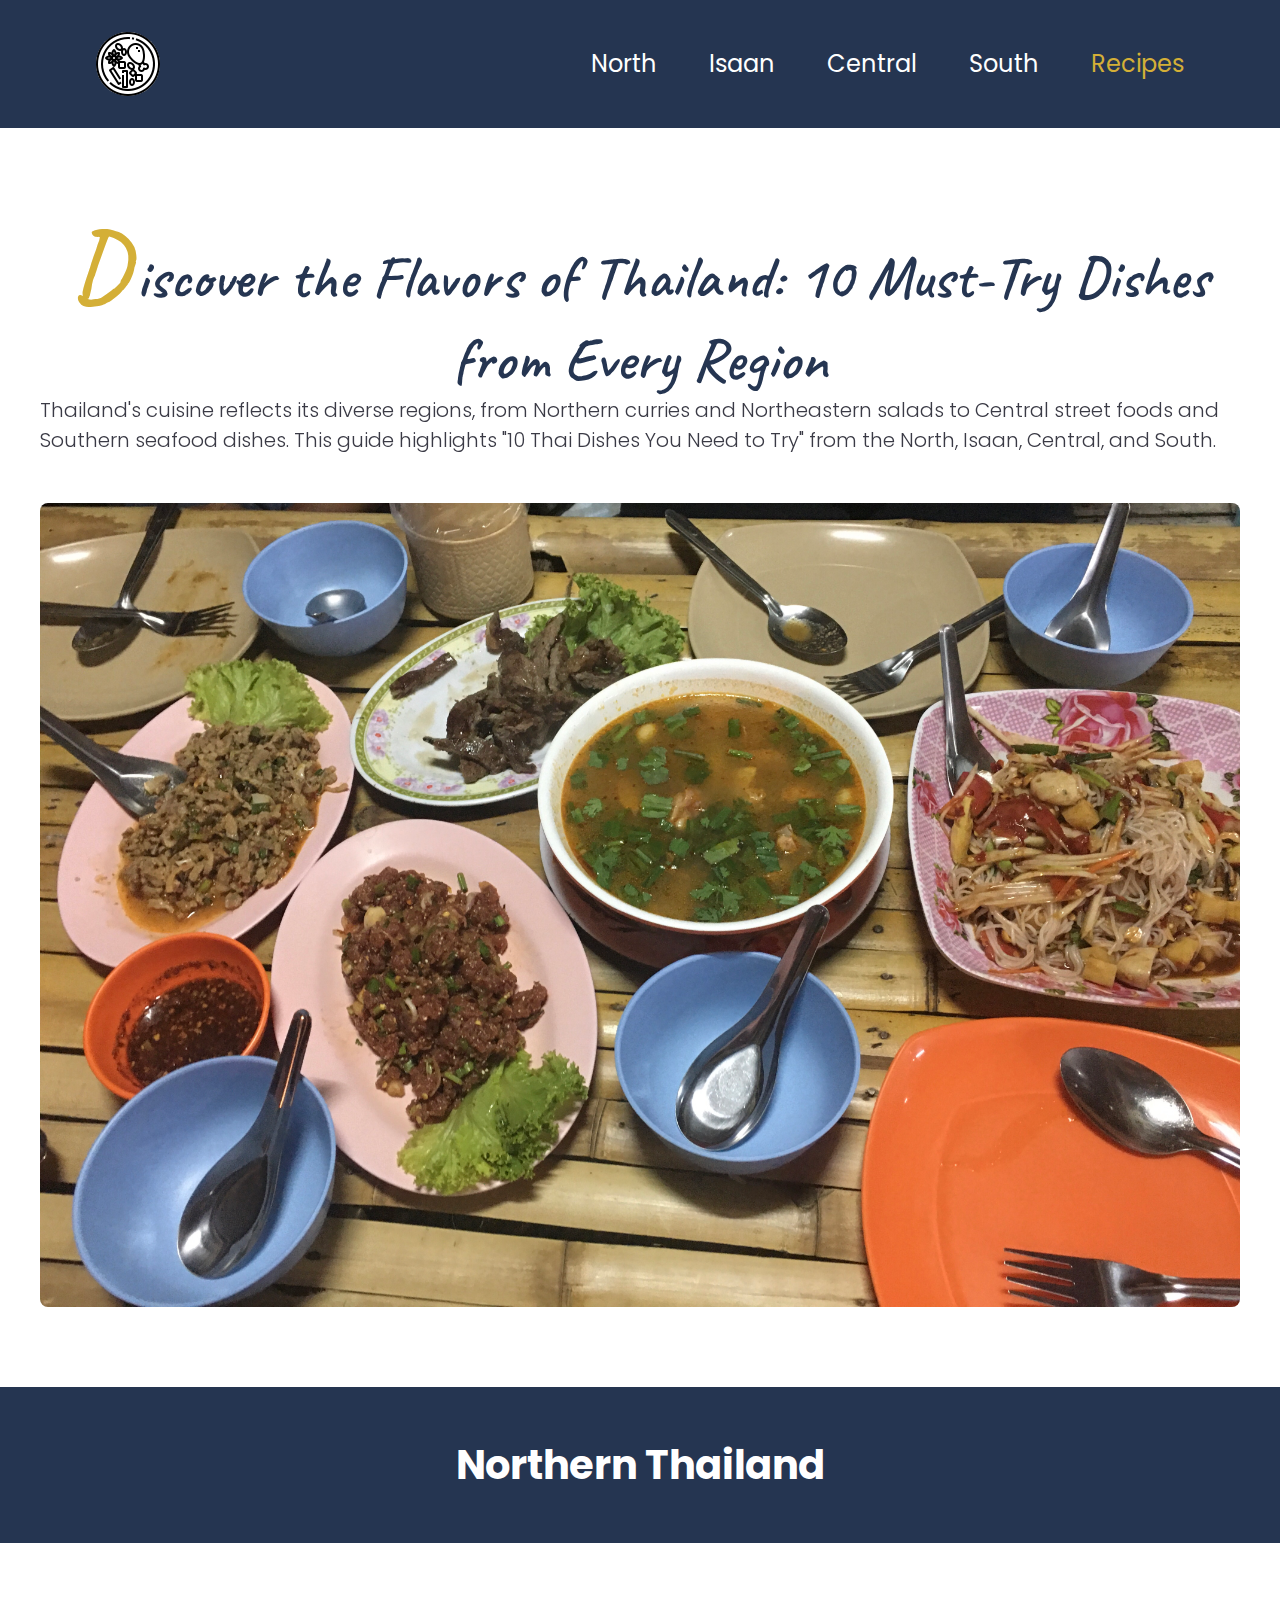
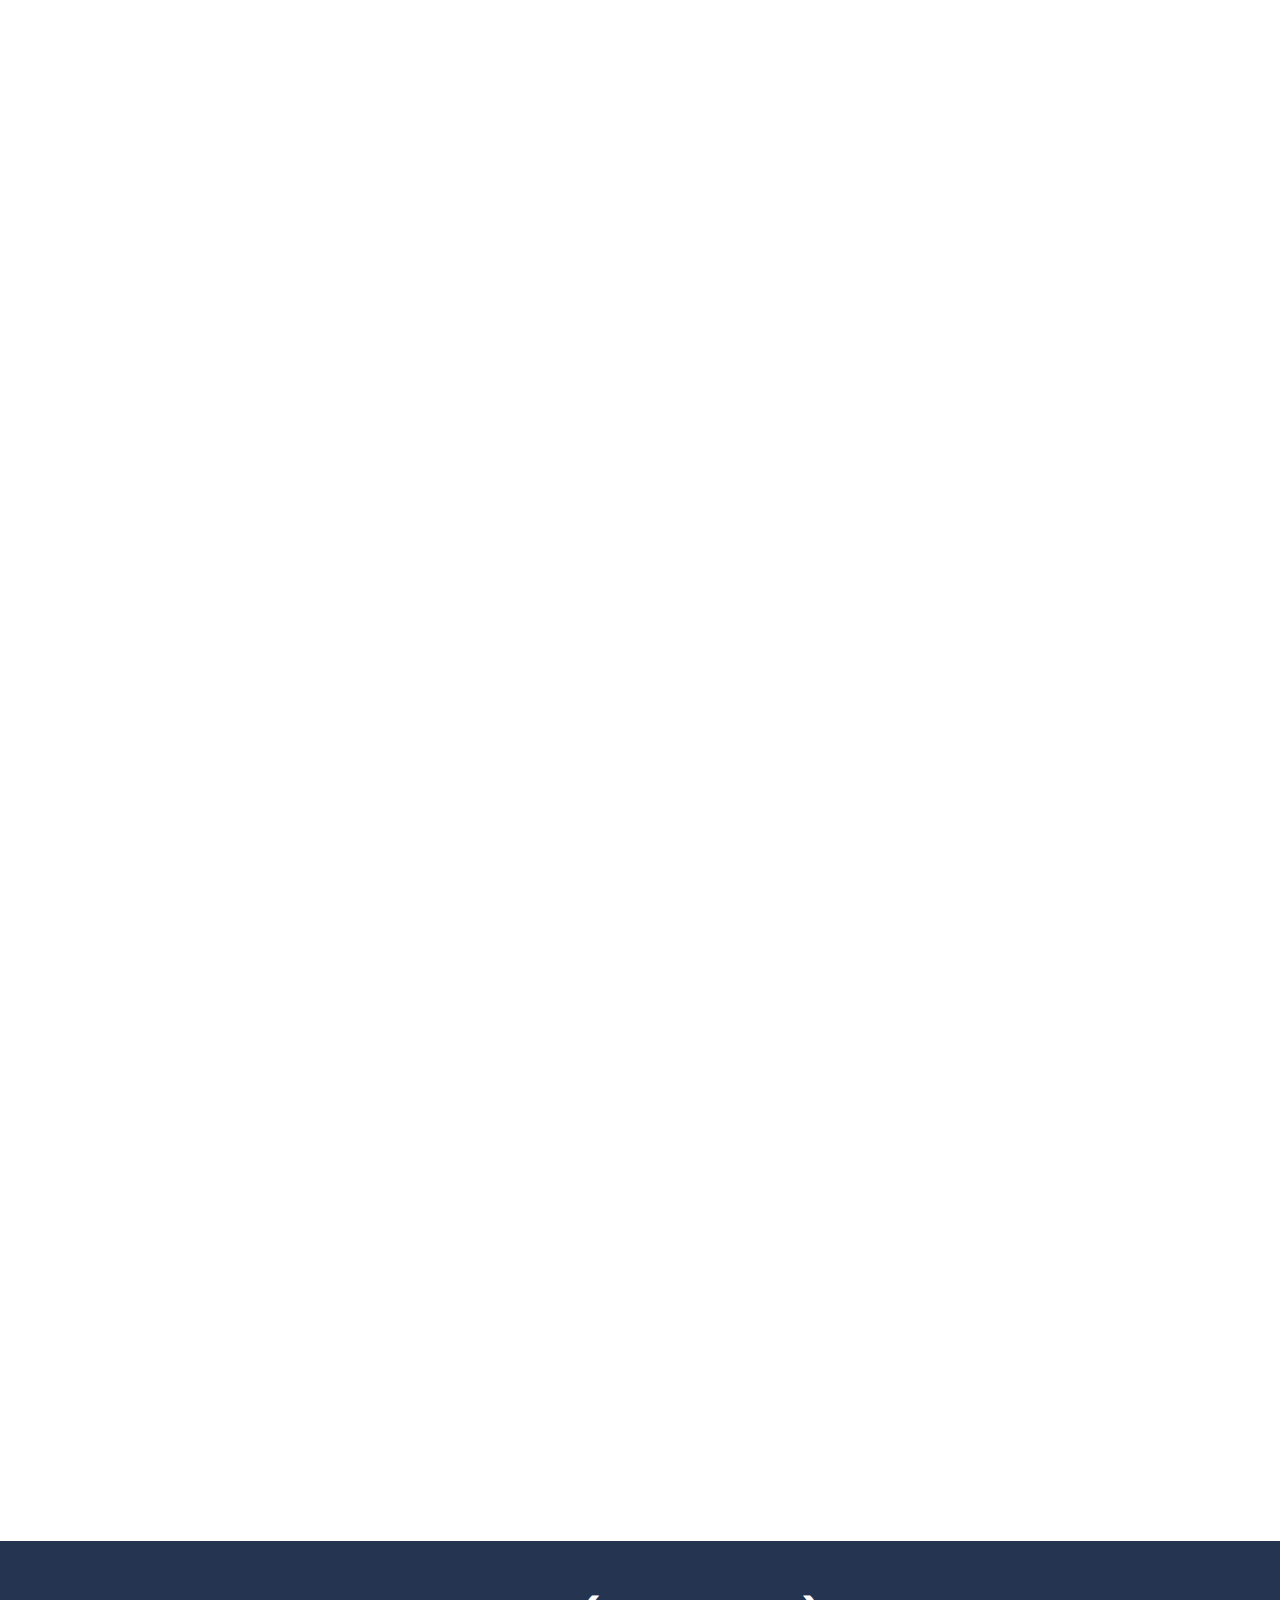
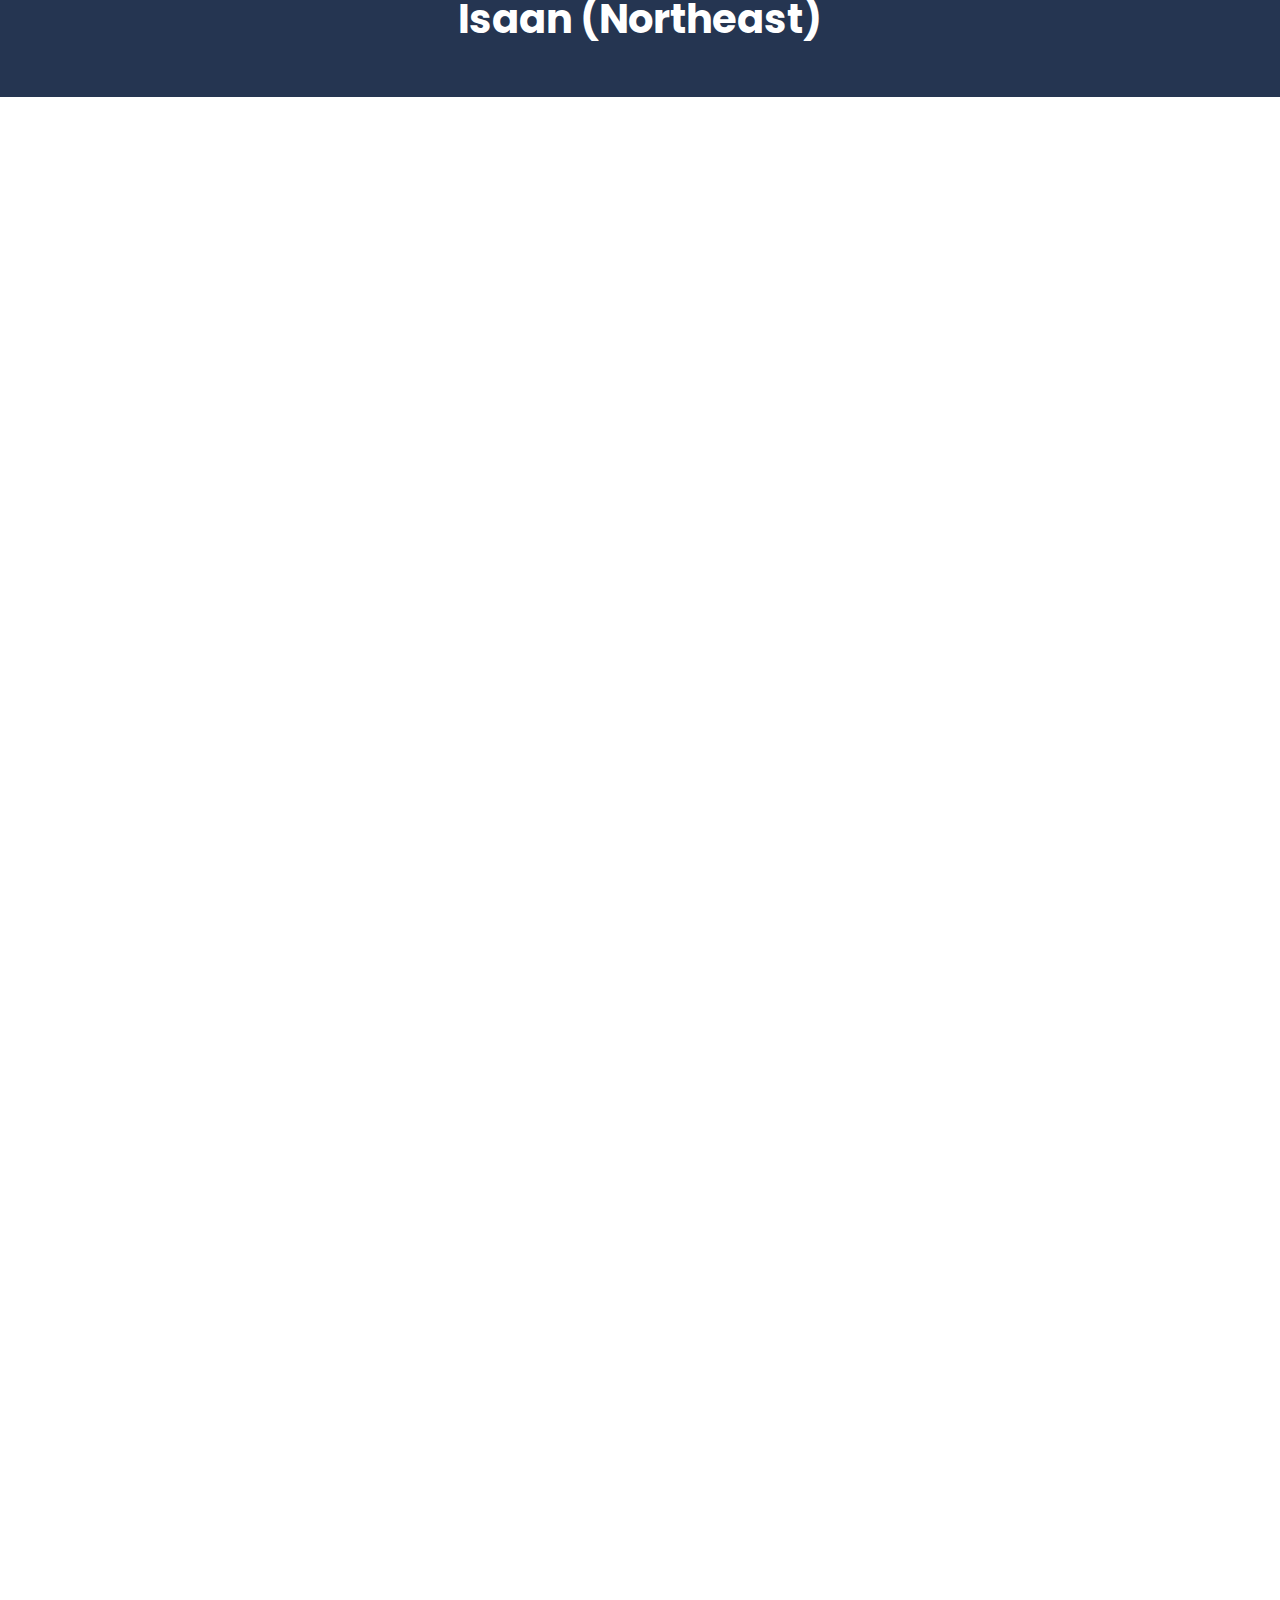
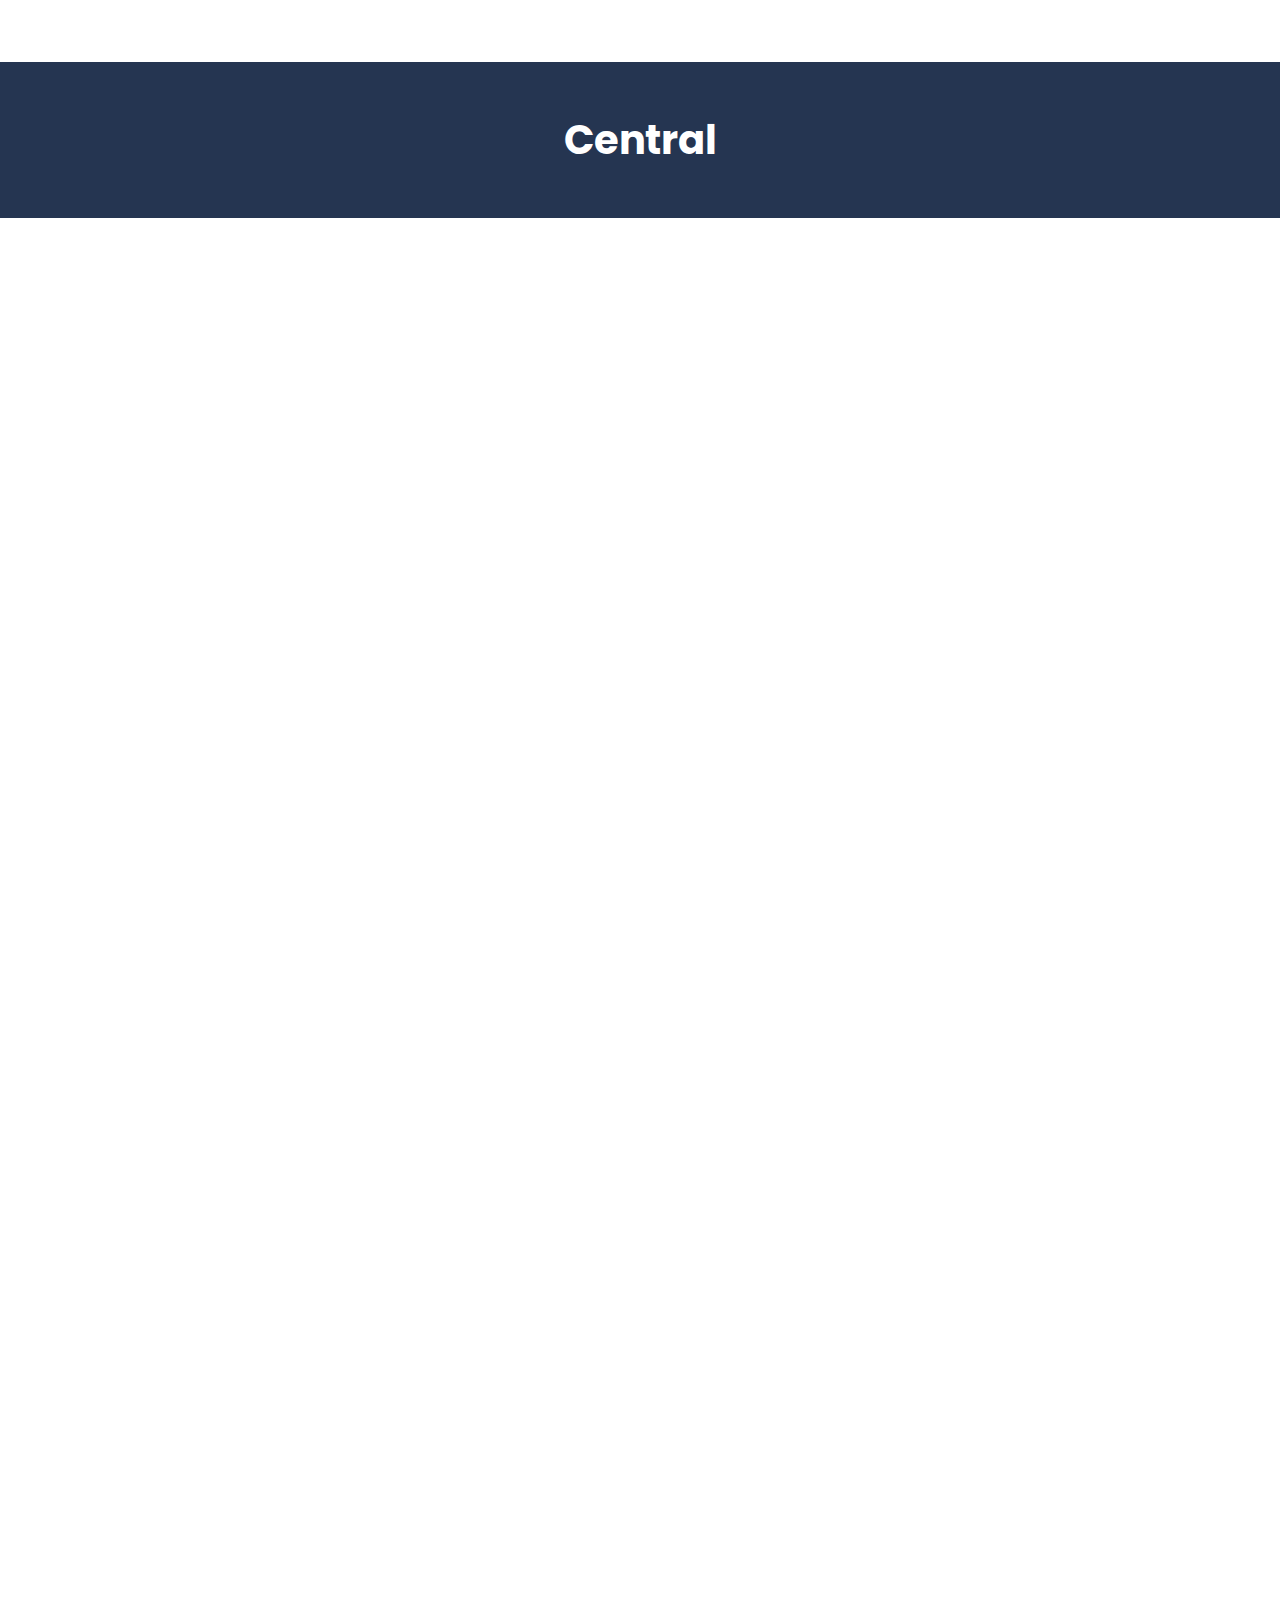
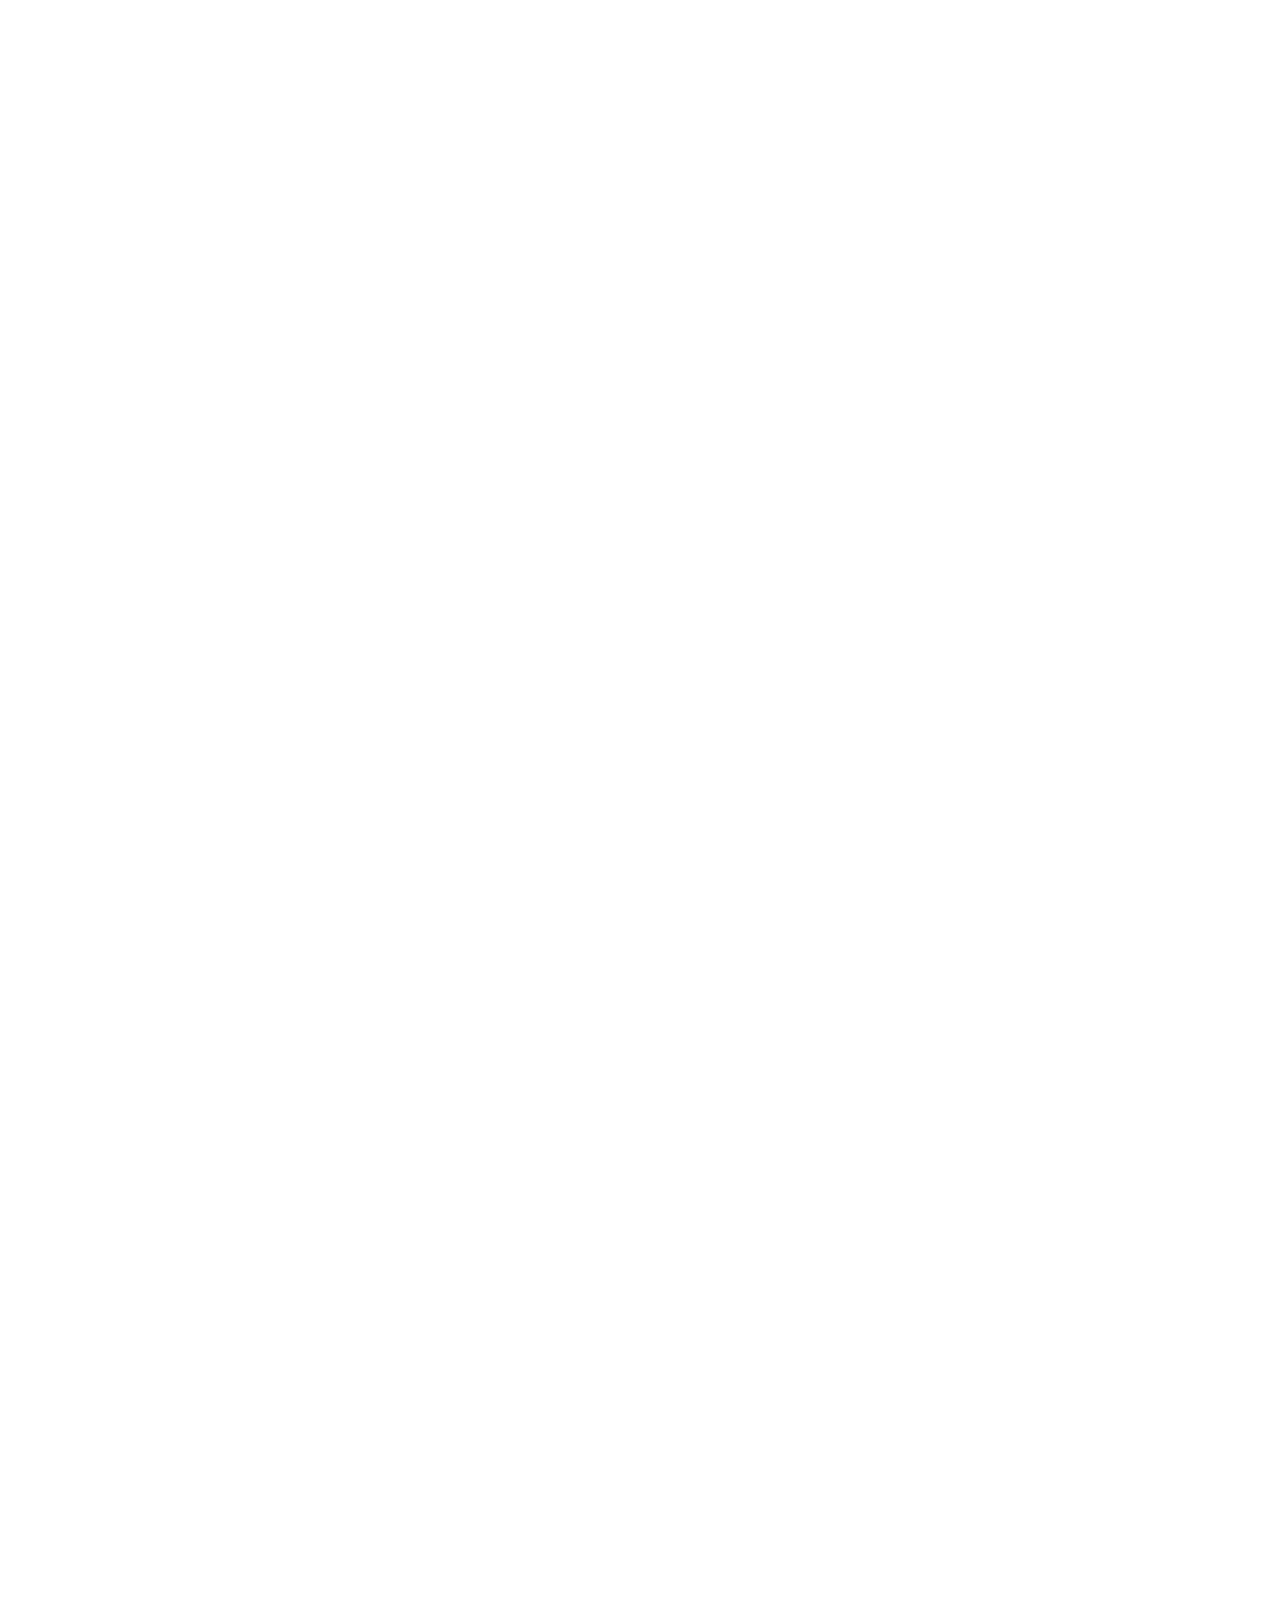
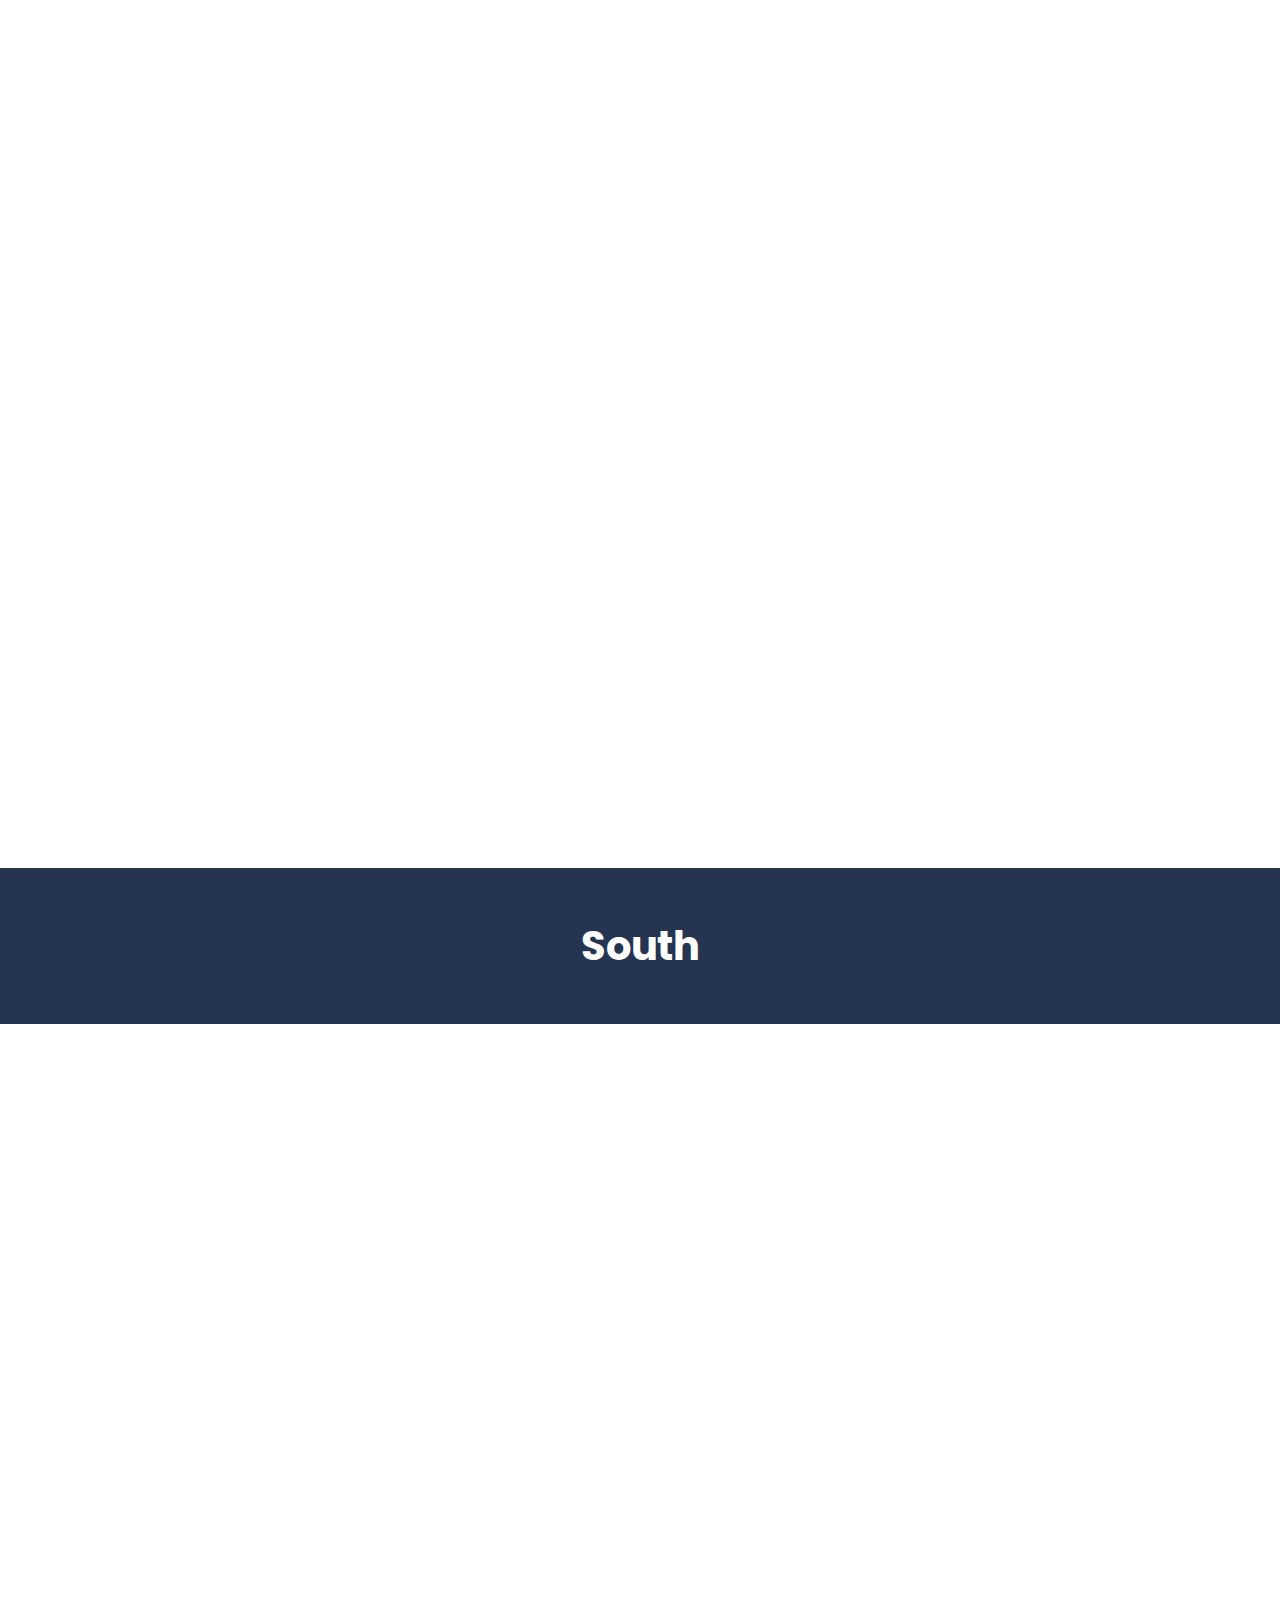
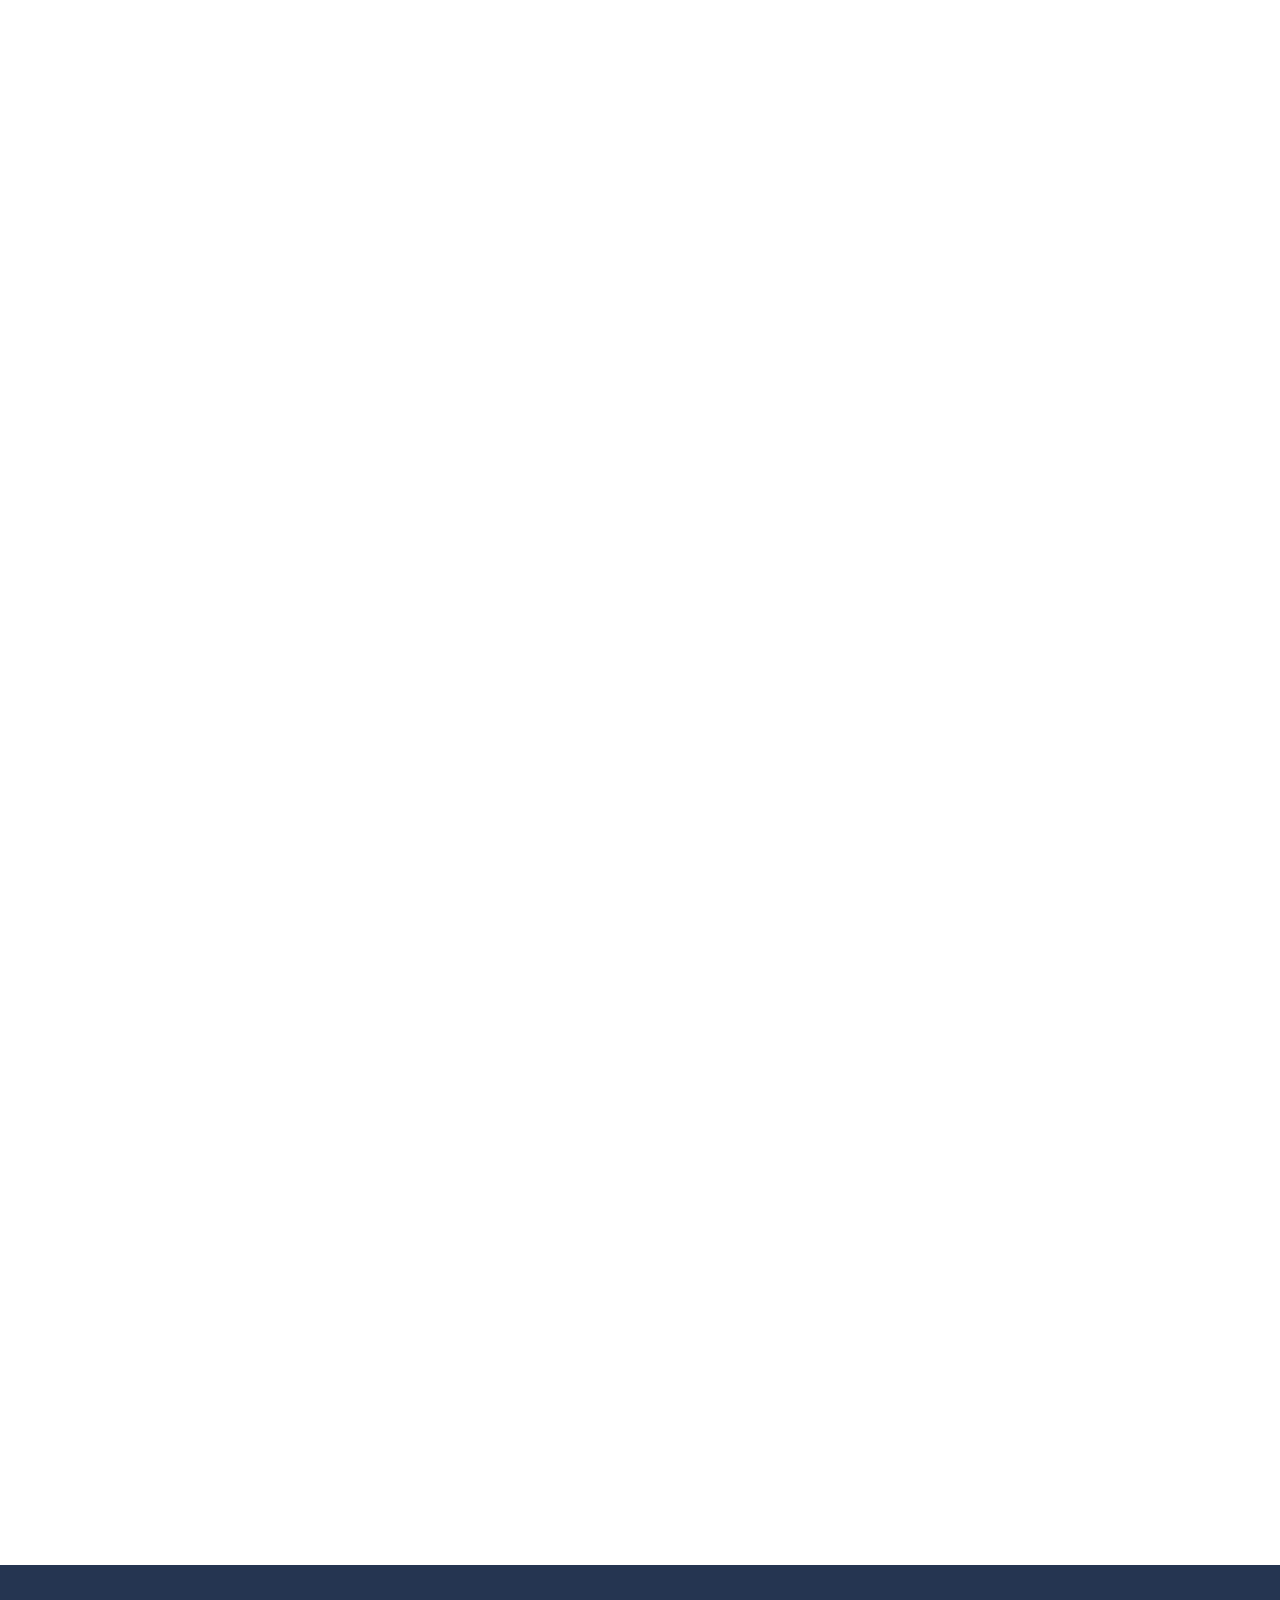
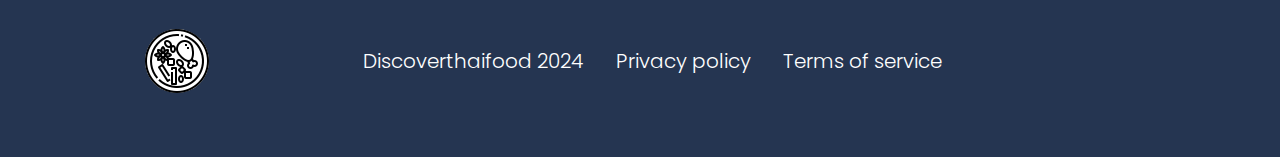
==== index.html @ 1c081bb4 "Add files via upload" ====
<!DOCTYPE html>
<html lang="en">
  <head>
    <meta charset="UTF-8" />
    <meta name="viewport" content="width=device-width, initial-scale=1.0" />

    <link rel="stylesheet" href="style.css" />
    <link rel="preconnect" href="https://fonts.googleapis.com" />
    <link rel="preconnect" href="https://fonts.gstatic.com" crossorigin />
    <link
      href="https://fonts.googleapis.com/css2?family=League+Spartan:wght@100..900&family=Open+Sans:ital,wght@0,300..800;1,300..800&family=Outfit:wght@100..900&family=Poppins:ital,wght@0,100;0,200;0,300;0,400;0,500;0,600;0,700;0,800;0,900;1,100;1,200;1,300;1,400;1,500;1,600;1,700;1,800;1,900&family=Raleway:ital,wght@0,100..900;1,100..900&display=swap"
      rel="stylesheet"
    />
    <link
      rel="stylesheet"
      href="https://cdnjs.cloudflare.com/ajax/libs/font-awesome/6.6.0/css/all.min.css"
      integrity="sha512-Kc323vGBEqzTmouAECnVceyQqyqdsSiqLQISBL29aUW4U/M7pSPA/gEUZQqv1cwx4OnYxTxve5UMg5GT6L4JJg=="
      crossorigin="anonymous"
      referrerpolicy="no-referrer"
    />
    <link rel="preconnect" href="https://fonts.googleapis.com" />
    <link rel="preconnect" href="https://fonts.gstatic.com" crossorigin />
    <link rel="preconnect" href="https://fonts.googleapis.com" />
    <link rel="preconnect" href="https://fonts.gstatic.com" crossorigin />
    <link
      href="https://fonts.googleapis.com/css2?family=Caveat:wght@400..700&family=Comic+Neue:ital,wght@0,300;0,400;0,700;1,300;1,400;1,700&family=League+Spartan:wght@100..900&family=Open+Sans:ital,wght@0,300..800;1,300..800&family=Outfit:wght@100..900&family=Poppins:ital,wght@0,100;0,200;0,300;0,400;0,500;0,600;0,700;0,800;0,900;1,100;1,200;1,300;1,400;1,500;1,600;1,700;1,800;1,900&family=Raleway:ital,wght@0,100..900;1,100..900&display=swap"
      rel="stylesheet"
    />
    <title>Discover Thai Food</title>
  </head>
  <body>
    <main>
      <!-- -------------------- -------------------------------------->
      <!-- nav -->
      <!-- ----------------------------------------------------------->

      <nav>
        <div class="navbar">
          <div class="logo">
            <a href=""><img src="./assets/icons8-thai-food-64.png" alt="" /></a>
          </div>
          <ul class="nav__links">
            <li><a href="#north">North</a></li>
            <li><a href="#isaan">Isaan</a></li>
            <li><a href="#central">Central</a></li>
            <li><a href="#south">South</a></li>
            <li><a href="./recipe.html">Recipes</a></li>
          </ul>
        </div>
        <div class="mobile__nav">
          <i class="fa-solid fa-bars"></i>
        </div>
        <div class="mobile__nav-close">
          <i class="fa-solid fa-xmark"></i>
        </div>
      </nav>

      <!-- -------------------- -------------------------------------->
      <!-- HOME -->
      <!-- ----------------------------------------------------------->

      <section id="home" class="home">
        <div class="home__container wrapper">
          <div class="home__text">
            <h1>
              <span>D</span>iscover the Flavors of Thailand: 10 Must-Try Dishes
              from Every Region
            </h1>
            <p>
              Thailand's cuisine reflects its diverse regions, from Northern
              curries and Northeastern salads to Central street foods and
              Southern seafood dishes. This guide highlights "10 Thai Dishes You
              Need to Try" from the North, Isaan, Central, and South.
            </p>
          </div>
          <div class="home__img">
            <img src="./assets/home alt.jpg" alt="home img" />
          </div>
        </div>
      </section>

      <!-- -------------------- -------------------------------------->
      <!-- NORTH -->
      <!-- -------------------------------------------------------- -->

      <section class="north" id="north">
        <h2>Northern Thailand</h2>
        <div class="north__container wrapper">
          <div class="grid__container">
            <img src="./assets/IMG_0222.JPG" alt="noodles" />
            <div class="text">
              <h3><span>1.</span> Khao Soi (ข้าวซอย)</h3>

              <p>
                Khao Soi is a Northern Thai dish that features a creamy, spicy
                coconut curry broth served over egg noodles. It's typically
                garnished with crispy fried noodles, adding a delightful crunch.
              </p>
              <p>
                The dish often includes tender pieces of chicken or beef, and
                it's accompanied by a side of pickled mustard greens, shallots,
                lime, and chili oil.
              </p>
              <p>
                The combination of textures and flavors – creamy, crunchy,
                spicy, and tangy – makes Khao Soi a favorite among locals and
                visitors. It's a must-try for anyone looking to experience the
                depth of Northern Thai cuisine.
              </p>
              <a href="recipe.html#khao-soi"
                ><button class="btn">Khao Soi Recipe</button></a
              >
            </div>
          </div>

          <div class="grid__container">
            <img src="./assets/sausage north.jpg" alt="sausage " />
            <div class="text">
              <h3><span>2.</span> Sai Oua (ไส้อั่ว)</h3>
              <p>
                Sai Oua, or Northern Thai sausage, is a flavorful grilled
                sausage made from ground pork mixed with a variety of herbs and
                spices. Key ingredients include lemongrass, kaffir lime leaves,
                galangal, and red curry paste, which give the sausage its
                distinctive taste.
              </p>
              <p>
                The mixture is stuffed into natural casings and then grilled to
                perfection. Sai Oua is typically served with sticky rice and
                fresh vegetables. Its aromatic and slightly spicy flavor
                profile, combined with the smoky char from the grill, makes it a
                beloved dish in Northern Thailand.
              </p>
              <a href="recipe.html#sai-oua"
                ><button class="btn">Sai Oua Recipe</button></a
              >
            </div>
          </div>
        </div>
      </section>

      <!-- -------------------- -------------------------------------->
      <!-- ISSAAN -->
      <!-- -------------------------------------------------------- -->

      <section class="isaan" id="isaan">
        <h2>Isaan (Northeast)</h2>
        <div class="isaan__container wrapper">
          <div class="grid__container">
            <div class="text">
              <h3><span>3.</span> Som Tum (ส้มตำ)</h3>
              <p>
                Som Tum is a vibrant and refreshing green papaya salad that
                hails from Northeastern Thailand. The salad is made by shredding
                unripe papaya and mixing it with lime juice, fish sauce,
                chilies, garlic, and palm sugar. Peanuts, tomatoes, and long
                beans are often added for extra crunch and flavor.
              </p>
              <p>
                Som Tum is known for its perfect balance of sweet, sour, salty,
                and spicy tastes. It's a popular street food dish that pairs
                well with sticky rice and grilled meats, offering a refreshing
                contrast to the region's typically spicy and savory dishes.
              </p>
              <a href="recipe.html#som-tum"
                ><button class="btn">Som Tum Recipe</button></a
              >
              <!-- <button onclick="location.href='recipe.html#first'"> -->
            </div>
            <img src="./assets/som tum.JPG" alt="fresh papaya salad" />
          </div>
          <div class="grid__container">
            <div class="text">
              <h3><span>4.</span> Larb (ลาบ)</h3>
              <p>
                Description: Larb is a traditional Isaan minced meat salad that
                is a staple of Northeastern Thai cuisine. It is typically made
                with minced pork, chicken, or beef, and seasoned with lime
                juice, fish sauce, roasted ground rice, and fresh herbs such as
                mint and cilantro.
              </p>
              <p>
                The salad is often spicy, with chilies adding a fiery kick. The
                roasted ground rice provides a unique nutty flavor and slightly
                crunchy texture. Larb is usually served with fresh vegetables
                and sticky rice, making it a flavorful and satisfying dish that
                highlights the bold and vibrant flavors of Isaan cuisine.
              </p>
              <a href="recipe.html#larb"
                ><button class="btn">Larb Recipe</button></a
              >
            </div>
            <img src="./assets/laab 2.JPG" alt="mixed meat salad" />
          </div>
        </div>
      </section>

      <!-- -------------------- -------------------------------------->
      <!-- CENTRAL -->
      <!-- -------------------------------------------------------- -->

      <section class="central" id="central">
        <h2>Central</h2>
        <div class="central__container wrapper">
          <div class="central__col">
            <div class="box">
              <img src="./assets/kra praw.JPG" alt="basil stir fry" />
            </div>
            <h3><span>5.</span> Pad Ka Phrao (ผัดกะเพรา)</h3>
            <p>
              Pad Ka Phrao is a popular Thai street food dish featuring
              stir-fried minced meat (commonly pork, chicken, or beef) with holy
              basil, chilies, and garlic. The dish is often served over rice and
              topped with a crispy fried egg.
            </p>
            <p>
              The holy basil gives Pad Ka Phrao its distinct aroma and slightly
              peppery taste, while the chilies provide a spicy kick. The savory
              sauce, made with soy sauce, fish sauce, and oyster sauce, binds
              the flavors together. Pad Ka Phrao is a quick, flavorful meal that
              perfectly encapsulates the essence of Central Thai cuisine.
            </p>
            <a href="recipe.html#pad-ka-praow"
              ><button class="btn">Pad Ka Phrao Recipe</button></a
            >

            <div class="box">
              <img src="./assets/noodles.JPG" alt="noodles" />
            </div>
            <h3><span>6.</span> Kuay Teow (ก๋วยเตี๋ยว)</h3>
            <p>
              Kuay Teow, or Thai noodle soup, is a versatile and comforting dish
              enjoyed throughout Central Thailand. It features a savory broth
              made from pork, beef, or chicken, and is served with rice noodles
              or egg noodles.
            </p>
            <p>
              The soup is typically garnished with a variety of toppings such as
              sliced meat, meatballs, bean sprouts, and greens. Seasonings like
              fish sauce, chili flakes, vinegar, and sugar are provided on the
              side, allowing diners to customize the flavor to their liking.
              Kuay Teow is a beloved street food, known for its hearty,
              satisfying nature and its ability to be tailored to individual
              tastes.
            </p>
            <a href="recipe.html#kuay-teow"
              ><button class="btn">Kuay Teow Recipe</button></a
            >
            <div class="box">
              <img src="./assets/Home.JPG" alt="grilled chicken" />
            </div>
            <h3><span>7.</span> Gai Yang (ไก่ย่าง)</h3>
            <p>
              Gai Yang, or Thai grilled chicken, is a popular dish in Central
              Thailand, known for its juicy and flavorful meat. The chicken is
              marinated in a mixture of lemongrass, garlic, cilantro, fish
              sauce, and black pepper, then grilled until the skin is crispy and
              the meat is tender.
            </p>
            <p>
              It is often served with a spicy dipping sauce made from chilies,
              garlic, lime juice, and fish sauce, which adds an extra layer of
              flavor. Gai Yang is typically enjoyed with sticky rice and som tum
              (green papaya salad), making it a well-rounded and satisfying
              meal.
            </p>
            <a href="recipe.html#gai-yang"
              ><button class="btn">Gai Yang Recipe</button></a
            >
          </div>
        </div>
      </section>

      <!-- -------------------- -------------------------------------->
      <!-- SOUTH -->
      <!-- -------------------------------------------------------- -->

      <section class="south" id="south">
        <h2>South</h2>
        <div class="south__container wrapper">
          <div class="grid__container south">
            <img src="./assets/kua kling.JPG" alt="dry curry stir fry" />
            <img src="./assets/penang.JPG" alt=" spicy curry" />
            <img src="/assets/geang som.JPG" alt="sour curry" />
          </div>

          <div class="text">
            <h3><span>8.</span> Kua Kling (คั่วกลิ้ง)</h3>
            <p>
              Kua Kling is a dry, spicy stir-fry that originates from Southern
              Thailand. It is typically made with minced meat (pork or beef)
              that is stir-fried with a southern-style curry paste. The paste is
              made from dried chilies, lemongrass, kaffir lime leaves, and other
              spices.
            </p>
            <p>
              Kua Kling is known for its intense heat and robust flavors, with
              the curry paste coating the meat and creating a flavorful crust as
              it cooks. The dish is often served with fresh vegetables and rice
              to balance the spiciness. Kua Kling is a favorite among those who
              enjoy bold and spicy Thai dishes.
            </p>
            <a href="recipe.html#kua-kling"
              ><button class="btn">Kua Kling Recipe</button></a
            >
            <h3><span>9.</span> Penang Curry (แกงพะแนง)</h3>
            <p>
              Penang Curry, or Panang Curry, is a rich and creamy Thai curry
              known for its thick consistency and mildly spicy flavor. The curry
              is made with a Penang curry paste, which includes red chilies,
              lemongrass, galangal, and other aromatic ingredients, mixed with
              coconut milk.
            </p>
            <p>
              It is typically cooked with meat such as beef or chicken and
              garnished with finely sliced kaffir lime leaves, adding a fragrant
              citrus note. The sweetness of the coconut milk balances the spice,
              creating a harmonious and deeply satisfying dish. Penang Curry is
              often served with steamed rice, making it a comforting and
              delicious meal.
            </p>
            <a href="recipe.html#penang-curry"
              ><button class="btn">Penang Curry Recipe</button></a
            >
            <h3><span>10.</span> Gaeng Som (แกงส้ม)</h3>
            <p>
              Gaeng Som is a tangy and spicy curry that is a staple of Southern
              Thai cuisine. The curry is made with a distinctive yellow curry
              paste, fish, and vegetables such as green papaya or bamboo shoots.
              Tamarind paste gives the curry its characteristic sour flavor,
              while the chili paste adds heat.
            </p>
            <p>
              Gaeng Som is known for its vibrant color and bold flavors, which
              can range from tangy and spicy to slightly sweet, depending on the
              ingredients used. This dish is often enjoyed with steamed rice and
              is a perfect representation of the bold and dynamic flavors found
              in Southern Thai cooking.
            </p>
            <a href="recipe.html#gaeng-som"
              ><button class="btn">Gaeng Som Recipe</button></a
            >
          </div>
        </div>
      </section>

      <footer>
        <div class="footer__container wrapper">
          <div class="logo">
            <a href="#home">
              <img src="./assets/icons8-thai-food-64.png" alt=""
            /></a>
          </div>
          <div class="footer__text">
            <p>Discoverthaifood 2024</p>
            <p>Privacy policy</p>
            <p>Terms of service</p>
          </div>

          <div class="social__links">
            <a href="https://www.instagram.com/"
              ><i class="fa-brands fa-instagram"></i
            ></a>
            <a href="https://www.facebook.com/"
              ><i class="fa-brands fa-facebook"></i
            ></a>
            <a href="https://www.twitter.com/"
              ><i class="fa-brands fa-x-twitter"></i
            ></a>
          </div>
        </div>
      </footer>
      <script src="scrollreveal.min.js"></script>
      <script src="script.js"></script>
    </main>
  </body>
</html>
---- style.css ----
:root {
  --bg-primary-color: hsl(218.18, 37.29%, 23.14%);
  --text-accent-color: hsl(240, 9%, 25%);
  --buttonColor: #d4af37;
  --margin-block: 5rem;
}

*,
*::before,
*::after {
  box-sizing: border-box;
  margin: 0;
  padding: 0;
}
html {
  font-family: "Poppins", sans-serif;
  line-height: 1.5;
  scroll-behavior: smooth;
}

img,
picture,
video,
canvas,
svg {
  display: block;
  max-width: 100%;
  object-fit: cover;
  border-radius: 8px;
}

input,
button,
textarea,
select {
  font: inherit;
}
h1 {
  font-size: clamp(1rem, 1.3636rem + 4.8485vw, 3.75rem);
  font-weight: 600;
  color: var(--bg-primary-color);
  text-align: center;
  font-family: "Caveat", sans-serif;
  line-height: 1.2;
}
h2 {
  font-size: clamp(1rem, 1.3636rem + 4.8485vw, 2.5rem);
  text-align: center;
  background-color: var(--bg-primary-color);
  padding: 3rem;
  color: white;
}
h3 {
  font-size: clamp(1rem, 1.25rem + 4.8485vw, 2rem);
  color: var(--bg-primary-color);
}

p {
  font-weight: 300;
  color: var(--text-accent-color);
  font-size: clamp(1rem, 1.25rem + 4.8485vw, 1.25rem);
}
a {
  color: white;
  text-decoration: none;
  font-size: clamp(1.25rem, 1.25rem + 4.8485vw, 1.5rem);
}
span {
  margin-right: 0.5rem;
}
h1 span {
  color: var(--buttonColor);
  font-size: 6rem;
}
main {
  overflow-x: hidden;
}

.wrapper {
  width: min(1200px, 100% - 1.5rem);
  margin-inline: auto;
}
.wrapper:not(:nth-child(1)) {
  padding-top: 4rem;
}

.navbar {
  display: flex;
  justify-content: space-between;
  align-items: center;
  position: relative;
  background-color: var(--bg-primary-color);
  padding: 2rem 6rem;
}

.nav__links {
  display: flex;
  gap: 3.25rem;
  list-style: none;
  transition: all 2s ease;
}
.nav__links > li:nth-child(5) a {
  color: var(--buttonColor);
}

.nav__links a:hover {
  text-decoration: underline;
  text-decoration-thickness: 0.125rem;
  text-underline-offset: 0.5rem;
  text-decoration-color: var(--buttonColor);
}
.logo {
  background-color: white;
  border-radius: 50%;
}
.mobile__nav {
  display: none;
}
.mobile__nav-close {
  display: none;
}
.home__container {
  display: grid;
  justify-items: center;
  gap: 3rem;
  margin-block: var(--margin-block);
}

.north__container {
  display: grid;
  margin-block: var(--margin-block);
  gap: 3rem;
}
.row {
  display: grid;
  grid-template-columns: repeat(auto-fit, minmax(350px, 1fr));

  gap: 3rem;
  align-items: center;
}
.grid__container:not(.grid__container.south) img {
  width: 100%;
  aspect-ratio: 1.25 / 1;
  object-position: center;
}

.text {
  display: grid;
  gap: 2rem;
}

.isaan__container {
  display: grid;
  margin-block: var(--margin-block);
  gap: 3rem;
}
.central {
}

.central__col {
  display: grid;
  justify-items: center;
  margin-block: var(--margin-block);
  gap: 3rem;
}
.box {
  max-width: 650px;
}
.south__container {
  margin-block: var(--margin-block);
}

.grid__container {
  display: grid;
  grid-template-columns: repeat(auto-fit, minmax(350px, 1fr));
  gap: 5rem;
  margin-bottom: var(--margin-block);
}
.grid__container img {
  height: 100%;
}

.grid__container.south {
  display: grid;
  grid-template-columns: repeat(auto-fit, minmax(350px, 1fr));
  gap: 0.75rem;
  margin-bottom: var(--margin-block);
}

footer {
  background-color: var(--bg-primary-color);
  padding-block: 4rem;
}
.footer__container {
  display: flex;
  justify-content: space-evenly;
  align-items: center;
  gap: 3rem;
}
.footer__text {
  display: flex;
  align-items: center;
  gap: 2rem;
  color: white;
  flex-wrap: wrap;
}
.footer__text p {
  color: white;
}
.fa-brands {
  font-size: 2rem;
}
.fa-brands:hover {
  transform: scale(1.5);
}
.social__links {
  display: flex;
  gap: 1.25rem;
}

.btn {
  background-color: transparent;
  border: 1px solid var(--bg-primary-color);
  color: var(--bg-primary-color);
  font-weight: 600;
  padding: 0.75rem 2rem;
  border-radius: 100vw;
  font-size: 0.785rem;
  cursor: pointer;
  box-shadow: 0 4px 6px rgba(0, 0, 0, 0.2);
  margin-bottom: clamp(1.25rem, 1.5rem + 4vw, 3rem);
}
.btn:hover {
  transform: scale(1.2);
}

.recipe__nav {
  padding-block: 1.5rem;
  background-color: var(--bg-primary-color);
}
.recipe__nav h1 {
  color: white;
  font-size: clamp(5rem, 2rem + 10vw, 7rem);
}
.recipe {
  padding-block: 7rem;
  line-height: 1.7;
  border-bottom: 3px solid var(--bg-primary-color);
}

.recipe li {
  font-size: clamp(0.75rem, 0.75rem + 4vw, 1.25rem);
  margin-left: 2rem;
}
.recipe__container {
  display: grid;
  gap: 3rem;
  padding-inline: 1rem;
}

.recipe__container img {
  width: 700px;
  aspect-ratio: 1.75 / 1;
  margin-inline: auto;
  box-shadow: 2px 2px 10px var(--bg-primary-color);
}

.ingredients {
  margin-top: 1rem;
  list-style: disc;
}
.instructions,
.ingredients {
  display: grid;
  gap: 1.5rem;
}
figcaption {
  text-align: center;
  font-size: 1.5rem;
  color: var(--bg-primary-color);
  font-weight: 600;
  margin-top: 0.5rem;
}

@media (max-width: 900px) {
  .grid__container.south {
    grid-template-columns: 1fr;
  }
  .grid__container.south img {
    aspect-ratio: 1 / 1;
  }
  .footer__container {
    flex-direction: column;
  }
  .footer__text {
    flex-direction: column;
  }

  .navbar {
    flex-direction: column;
    justify-content: center;
    align-items: center;
    padding: 5rem 0 3rem;
    gap: 1.75rem;
    position: absolute;
    top: 0;
    right: -100%;
    transition: all 0.4s ease;
    width: 100%;
  }
  .nav__links {
    flex-direction: column;
    text-align: center;
  }
  .mobile__nav {
    display: block;
    position: absolute;
    content: "";
    top: 10px;
    right: 20px;
    font-size: 2.25rem;
    color: var(--bg-primary-color);
    cursor: pointer;
  }
  .mobile__nav-close {
    position: absolute;
    content: "";
    top: 10px;
    right: 20px;
    color: #d4af37;
    display: none;
    font-size: 2.5rem;
    cursor: pointer;
  }

  .navbar.active {
    right: 0;
    transition: 0.5s ease;
  }
  .mobile__nav.active {
    display: none;
  }

  .mobile__nav-close.active {
    display: block;
  }
  .recipe__container img {
    width: 600px;
    aspect-ratio: 1 / 1;
  }
}
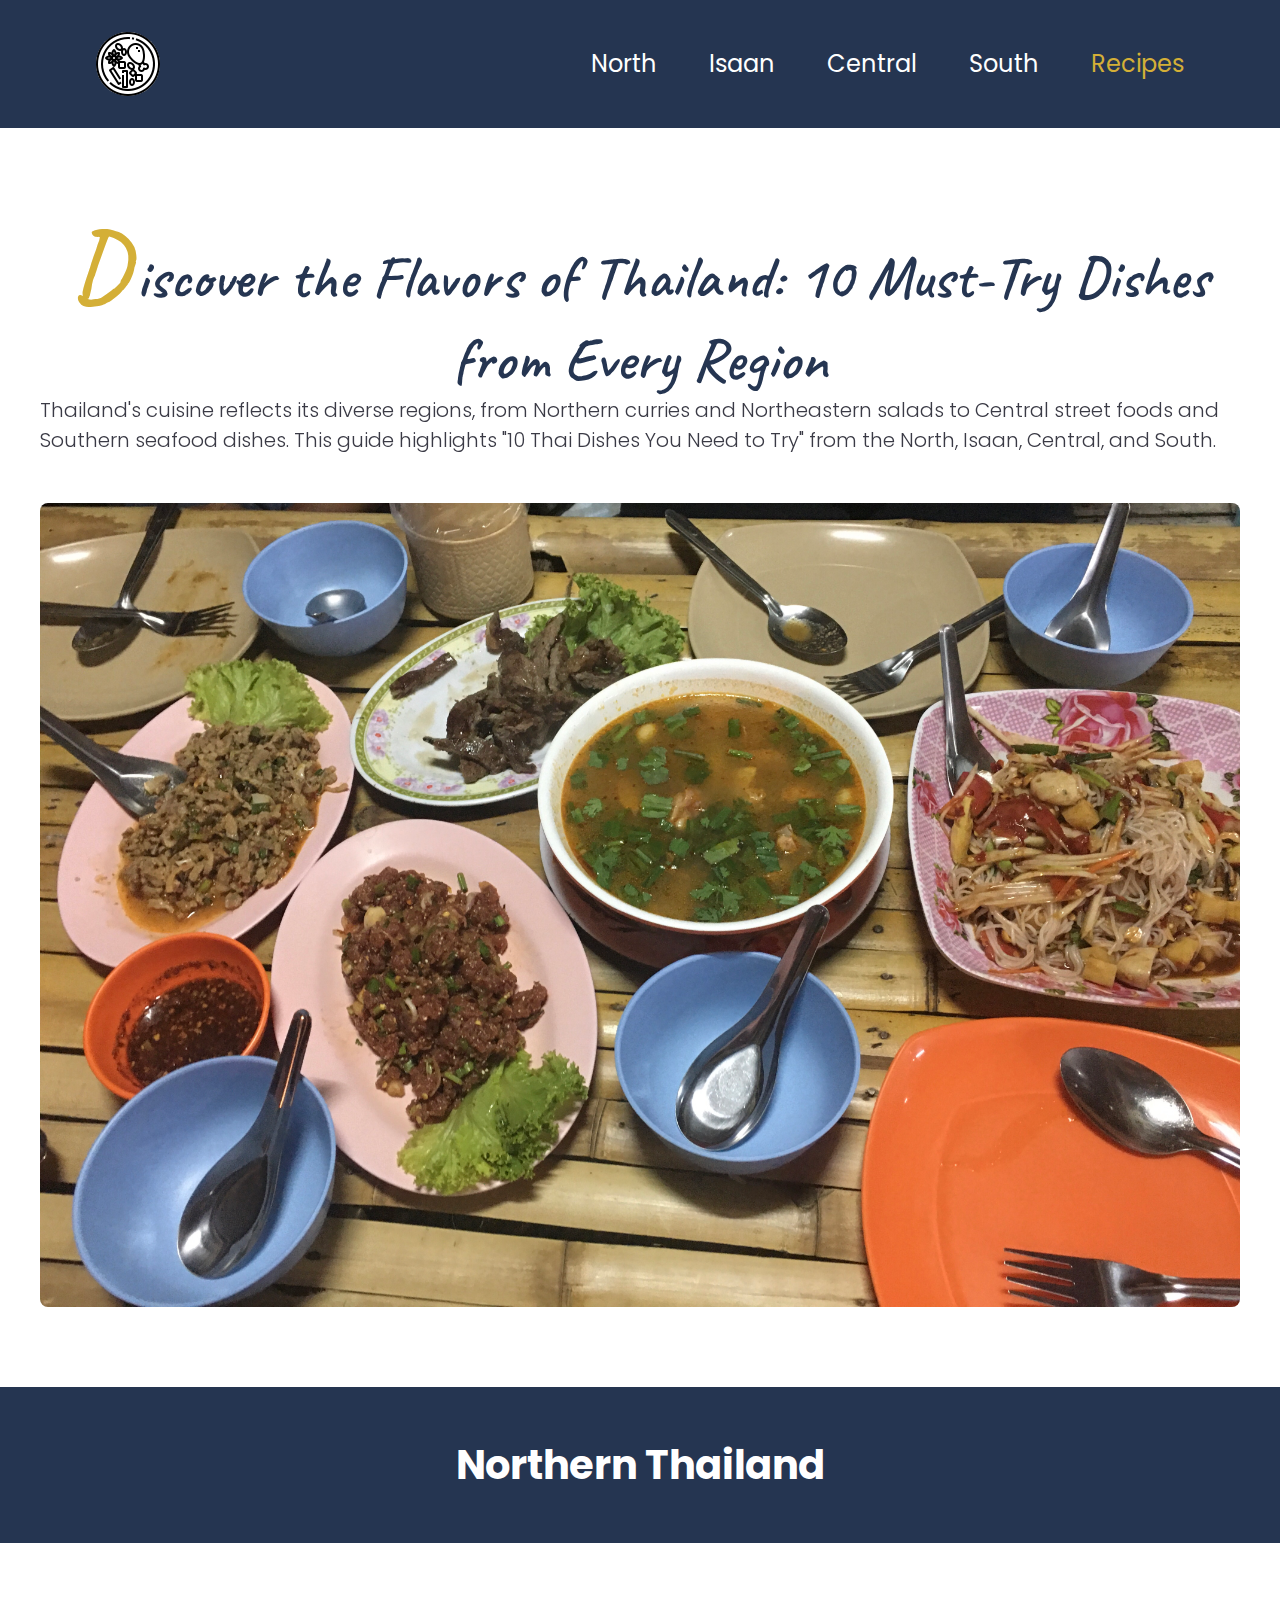
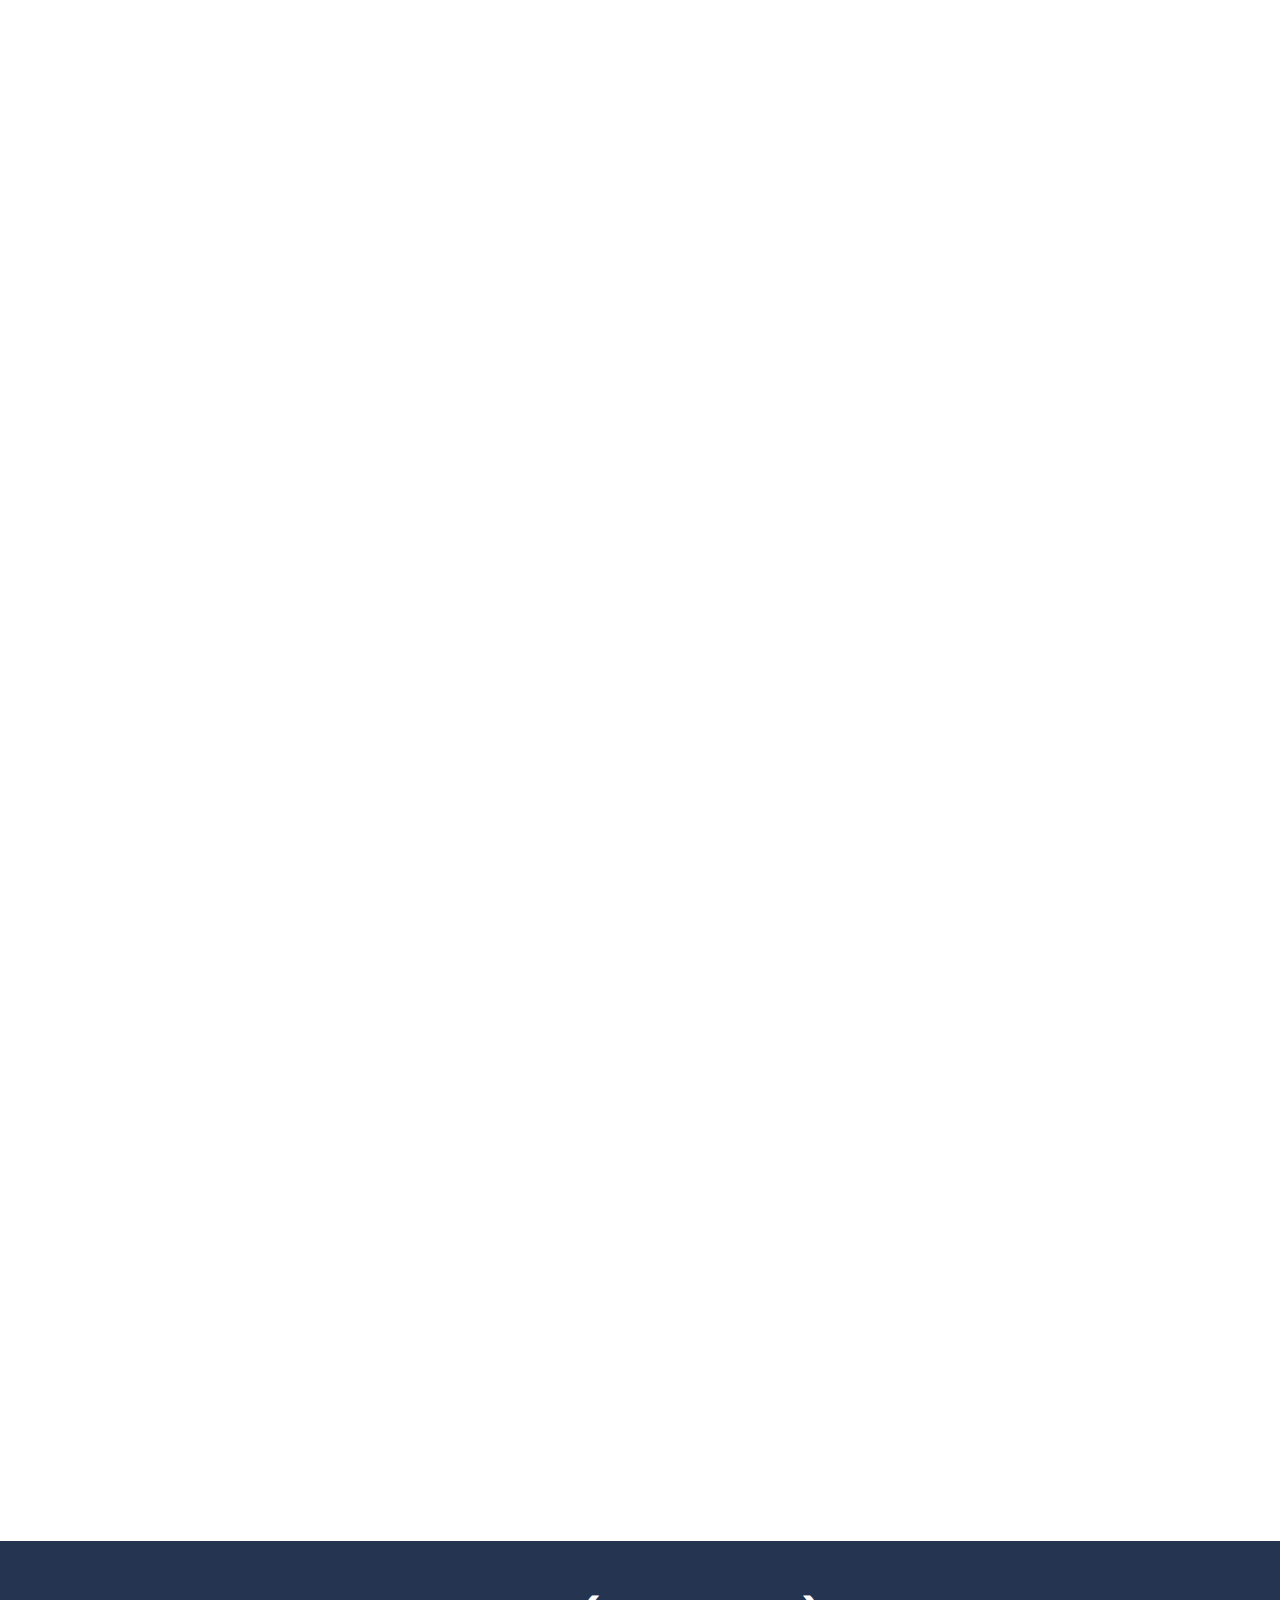
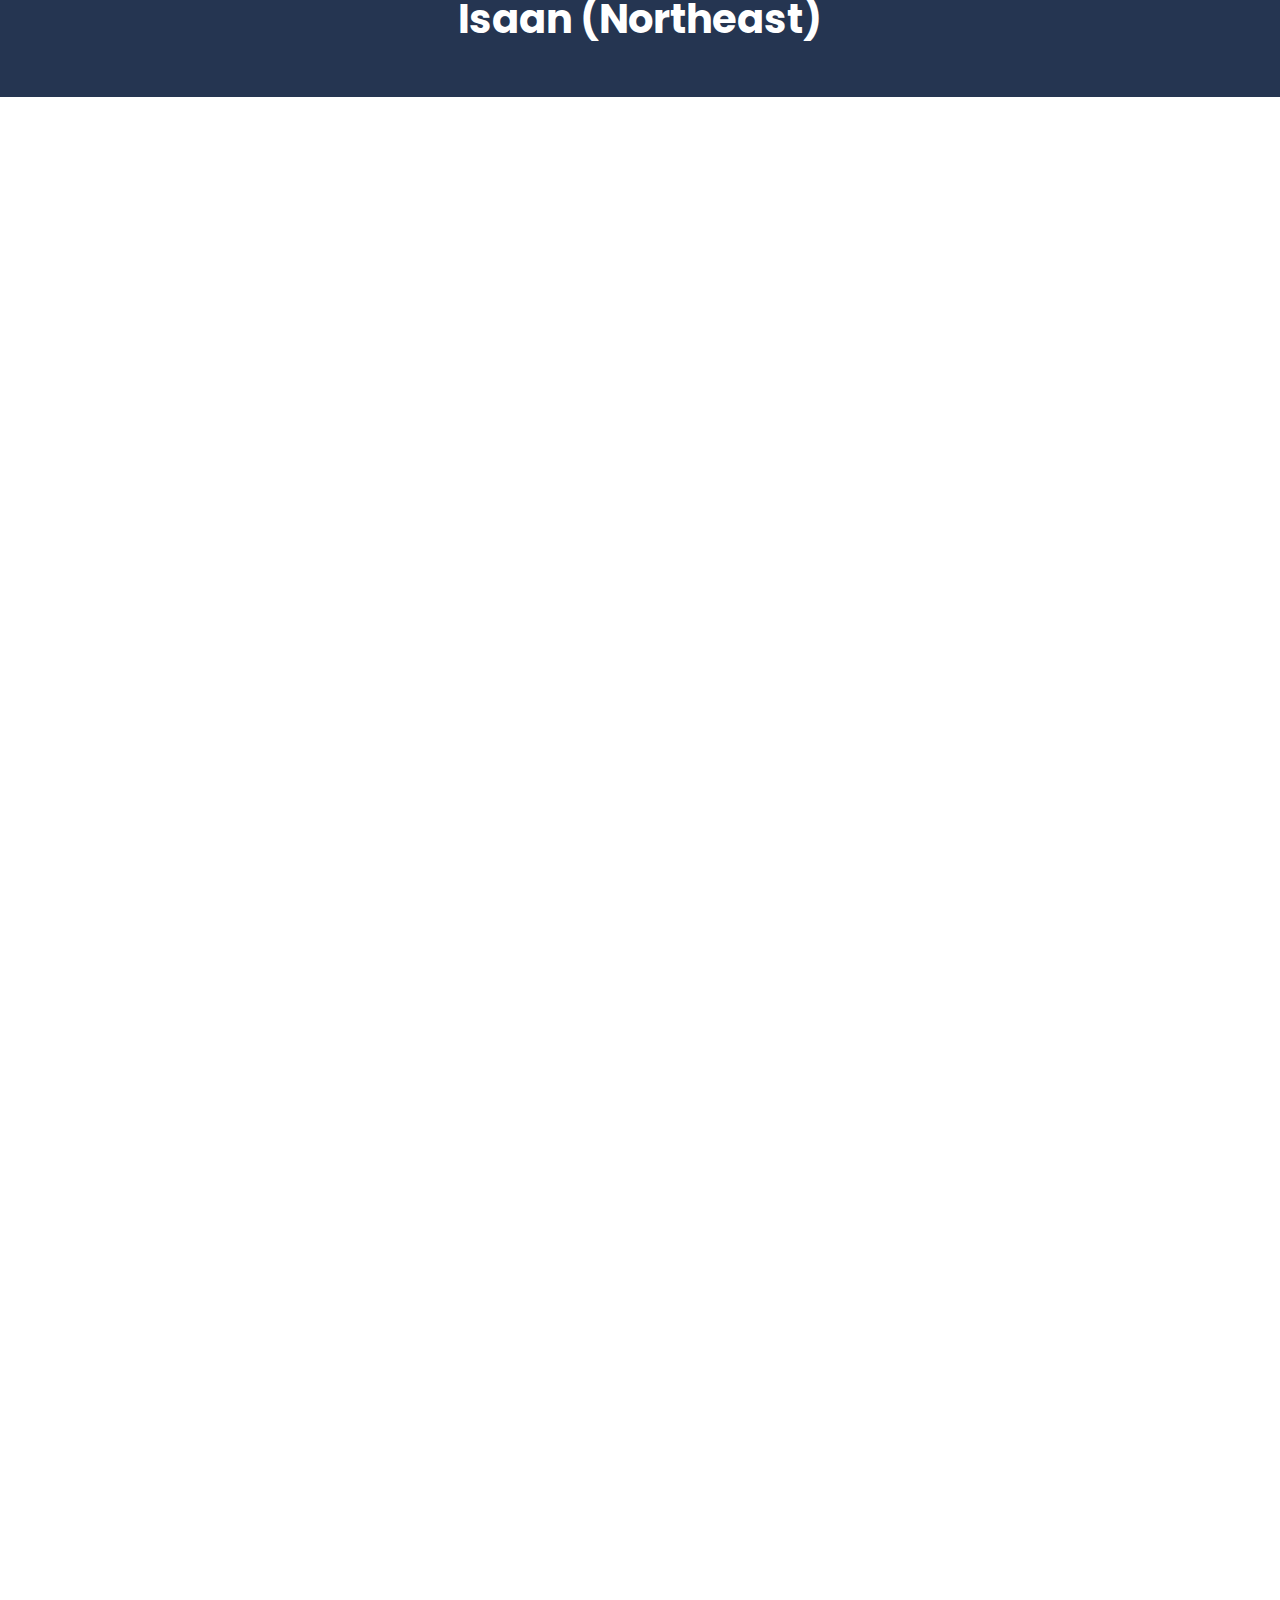
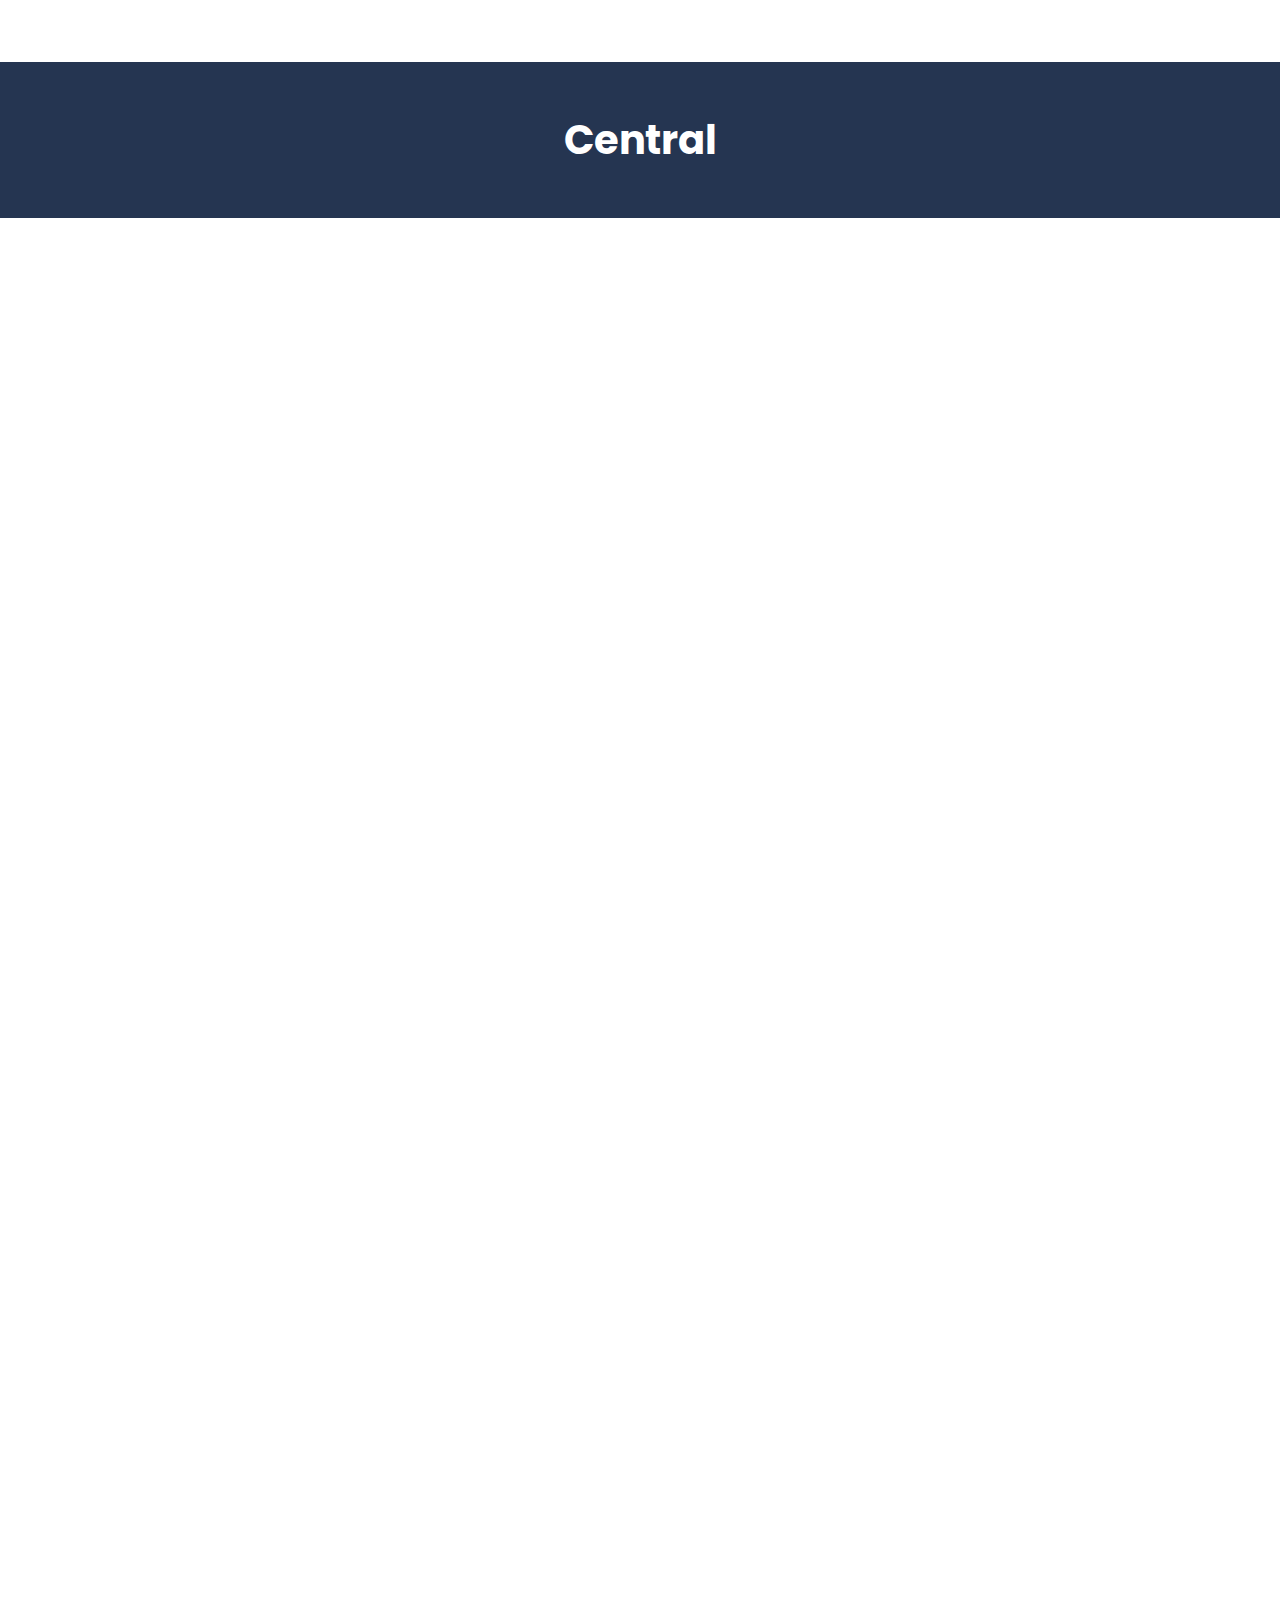
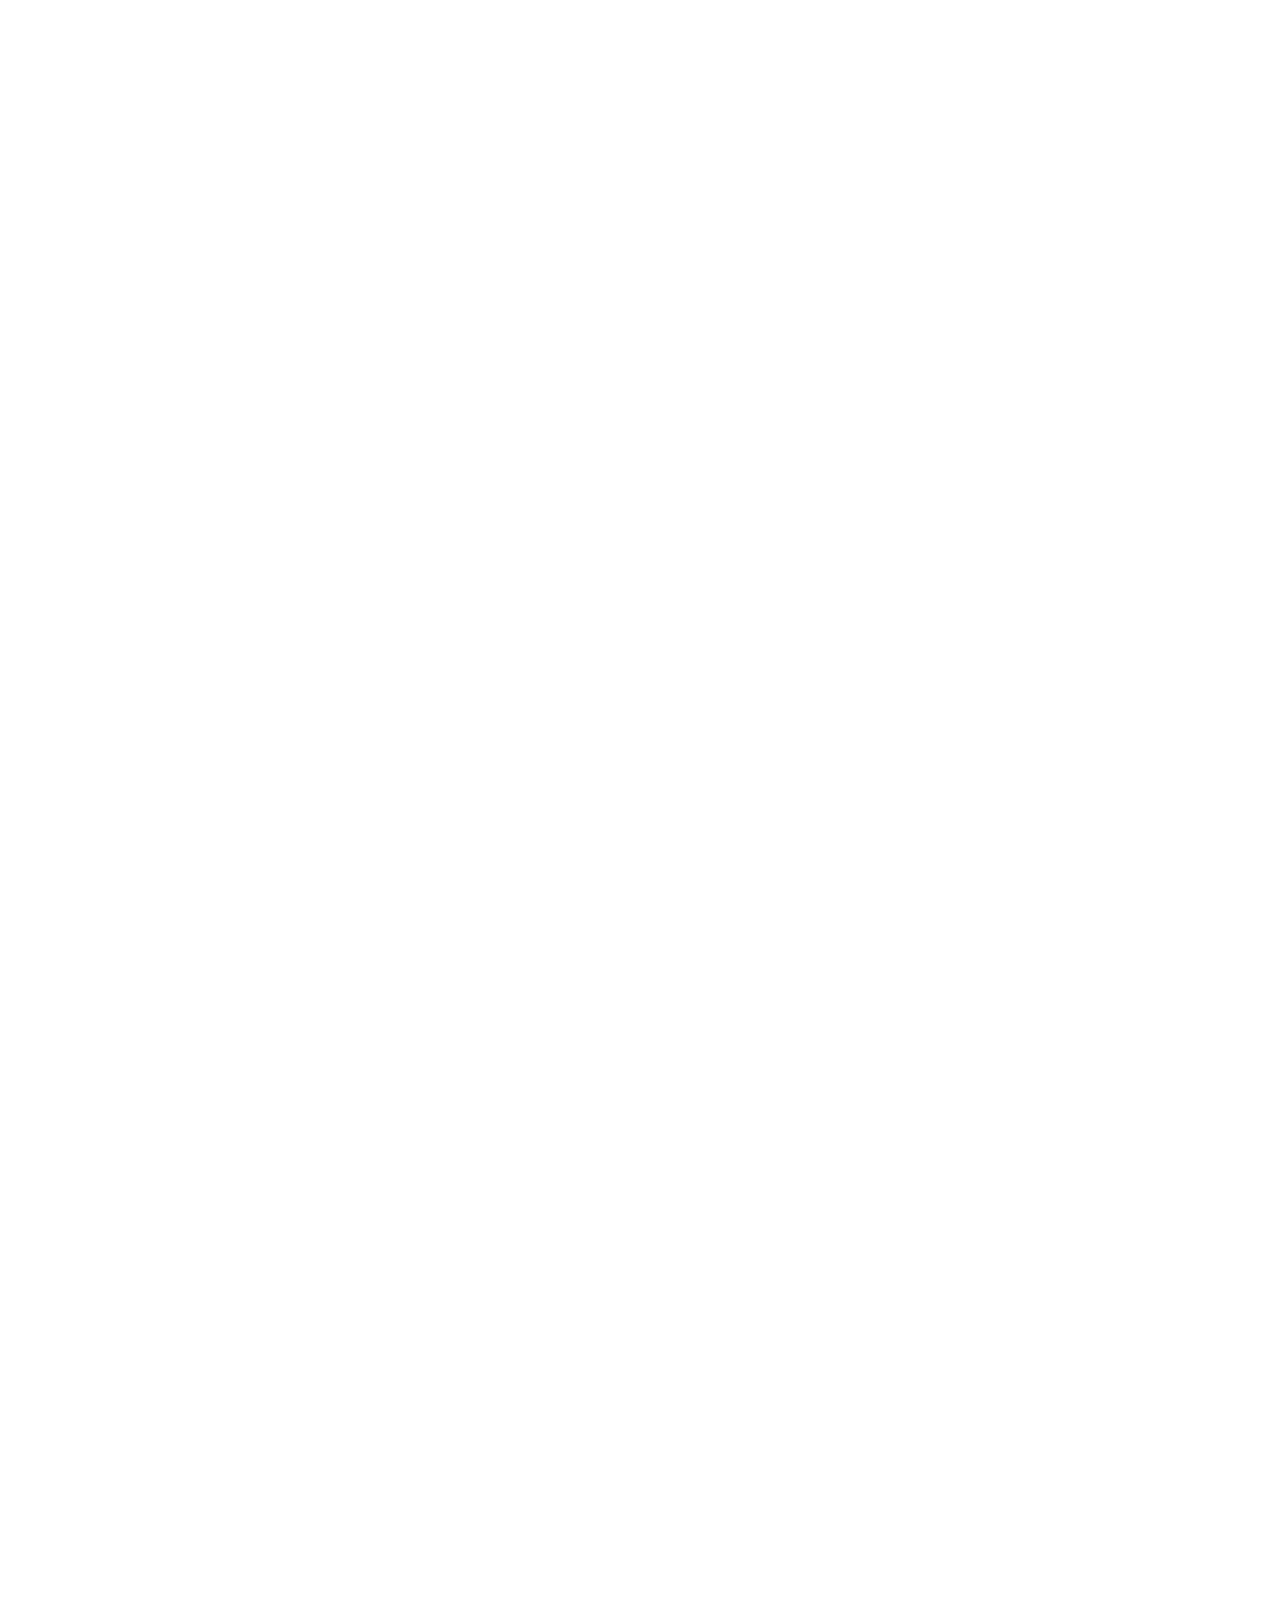
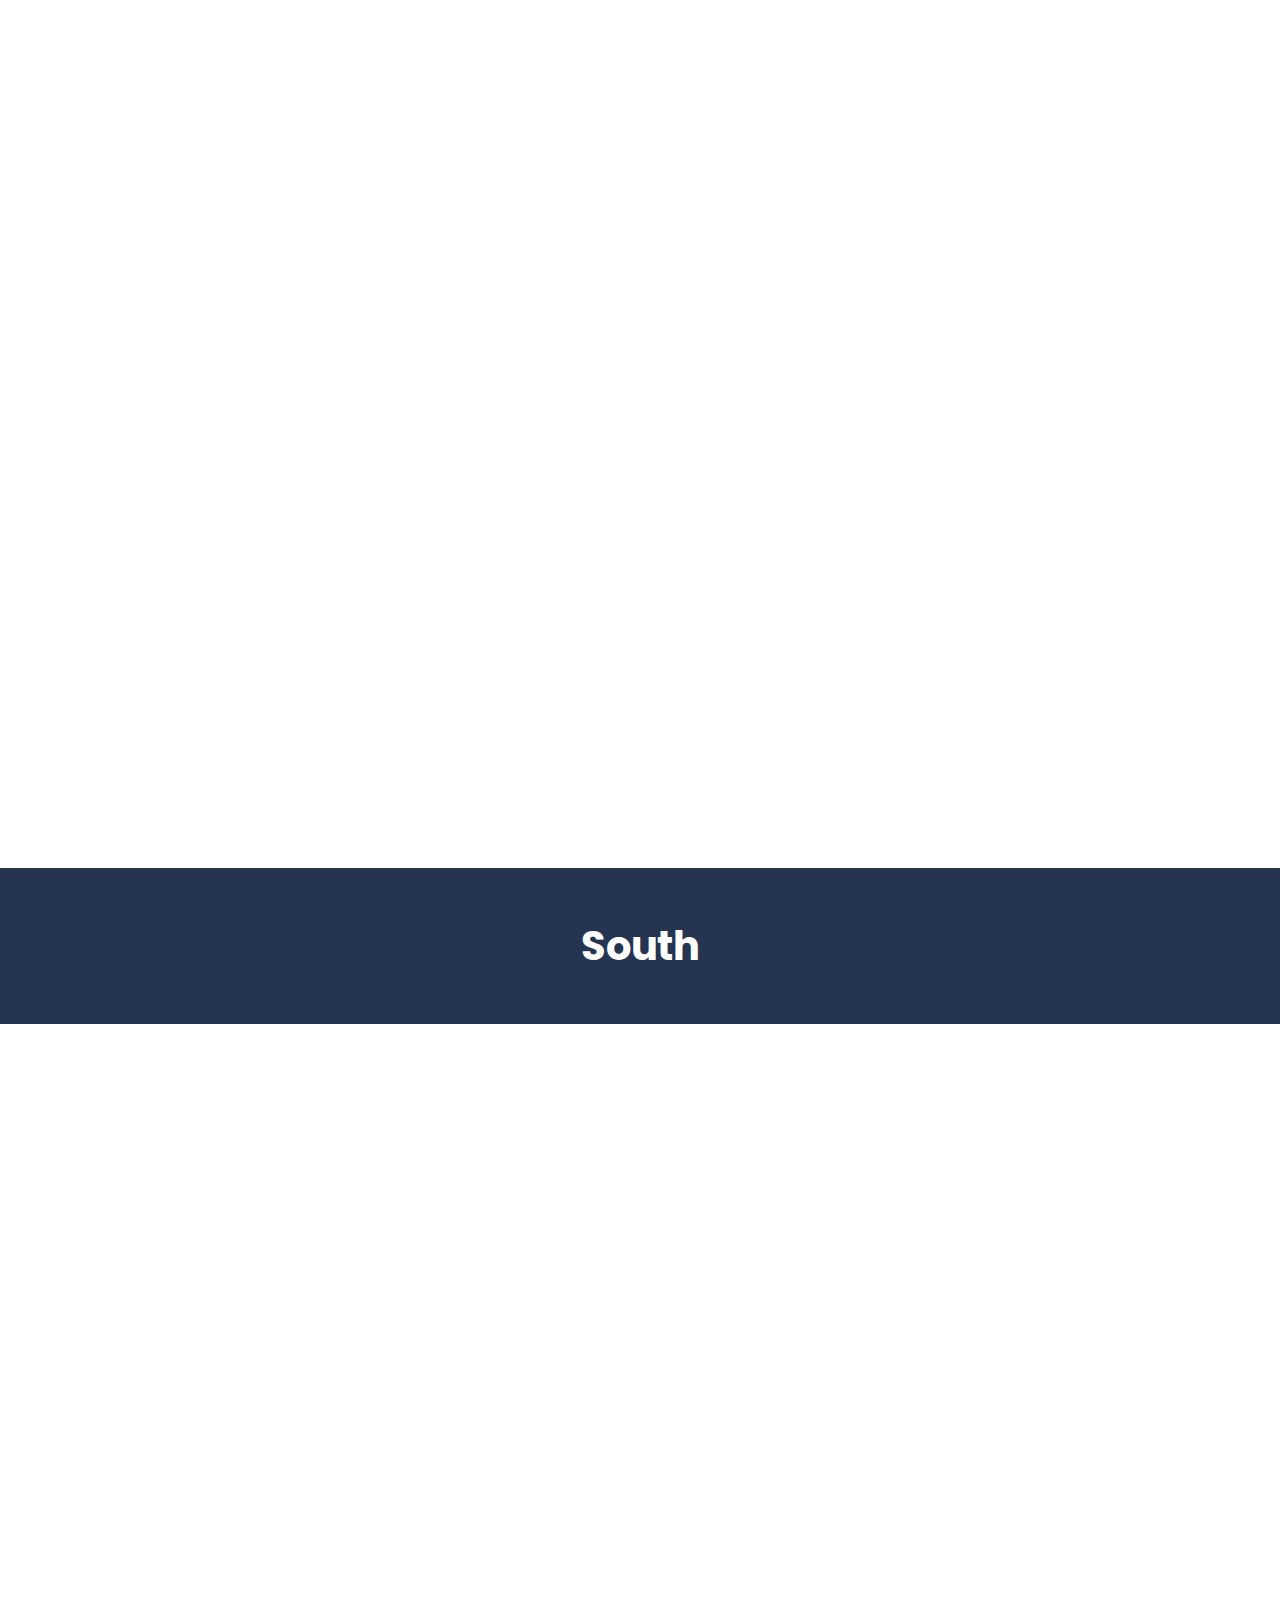
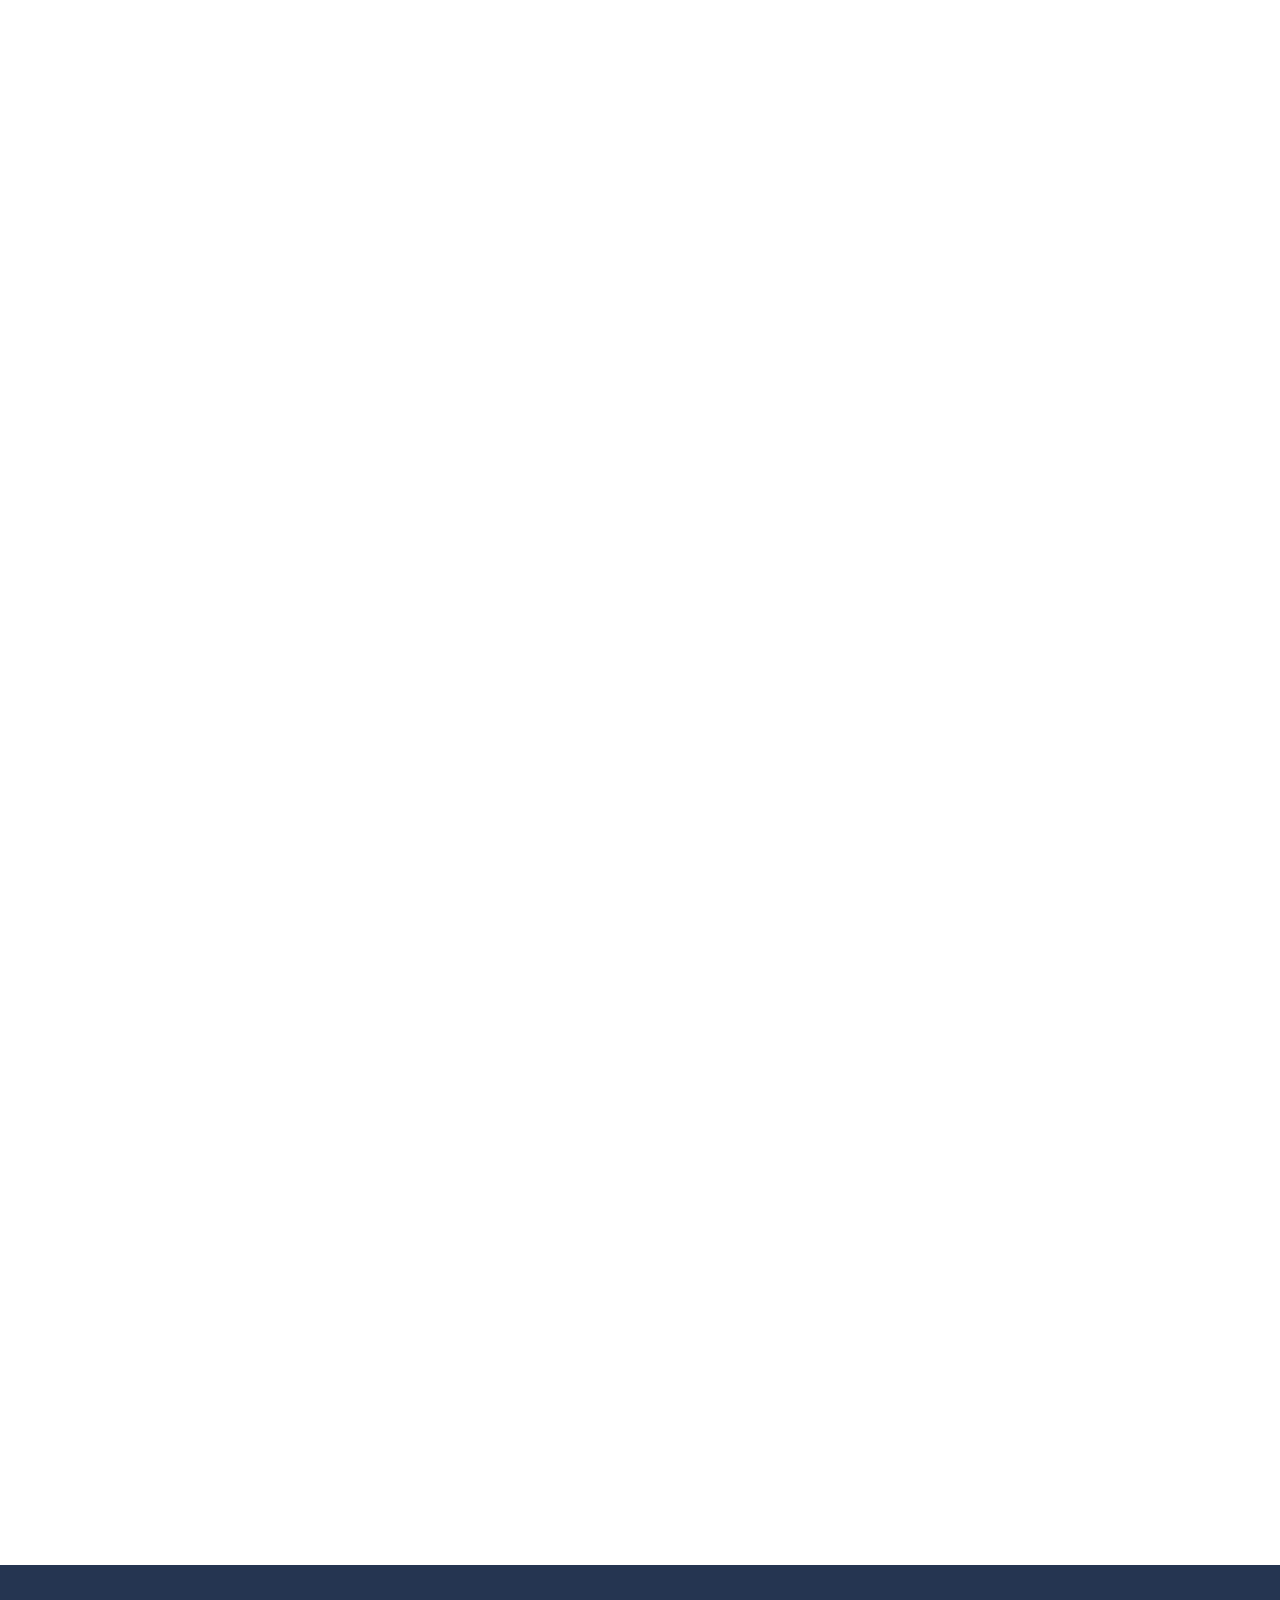
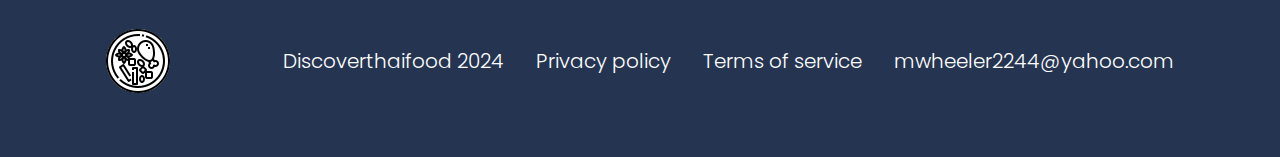
==== commit 5b80b91f: "Update email contact" ====
--- a/index.html
+++ b/index.html
@@ -281,7 +281,7 @@
           <div class="grid__container south">
             <img src="./assets/kua kling.JPG" alt="dry curry stir fry" />
             <img src="./assets/penang.JPG" alt=" spicy curry" />
-            <img src="/assets/geang som.JPG" alt="sour curry" />
+            <img src="./assets/geang som.JPG" alt="sour curry" />
           </div>
 
           <div class="text">
@@ -355,19 +355,10 @@
             <p>Discoverthaifood 2024</p>
             <p>Privacy policy</p>
             <p>Terms of service</p>
-          </div>
-
-          <div class="social__links">
-            <a href="https://www.instagram.com/"
-              ><i class="fa-brands fa-instagram"></i
-            ></a>
-            <a href="https://www.facebook.com/"
-              ><i class="fa-brands fa-facebook"></i
-            ></a>
-            <a href="https://www.twitter.com/"
-              ><i class="fa-brands fa-x-twitter"></i
-            ></a>
-          </div>
+            <P>mwheeler2244@yahoo.com</P>
+          </div>
+
+    
         </div>
       </footer>
       <script src="scrollreveal.min.js"></script>
--- a/style.css
+++ b/style.css
@@ -336,6 +336,7 @@
   .navbar.active {
     right: 0;
     transition: 0.5s ease;
+    z-index:1;
   }
   .mobile__nav.active {
     display: none;
@@ -343,6 +344,7 @@
 
   .mobile__nav-close.active {
     display: block;
+        z-index: 2;
   }
   .recipe__container img {
     width: 600px;
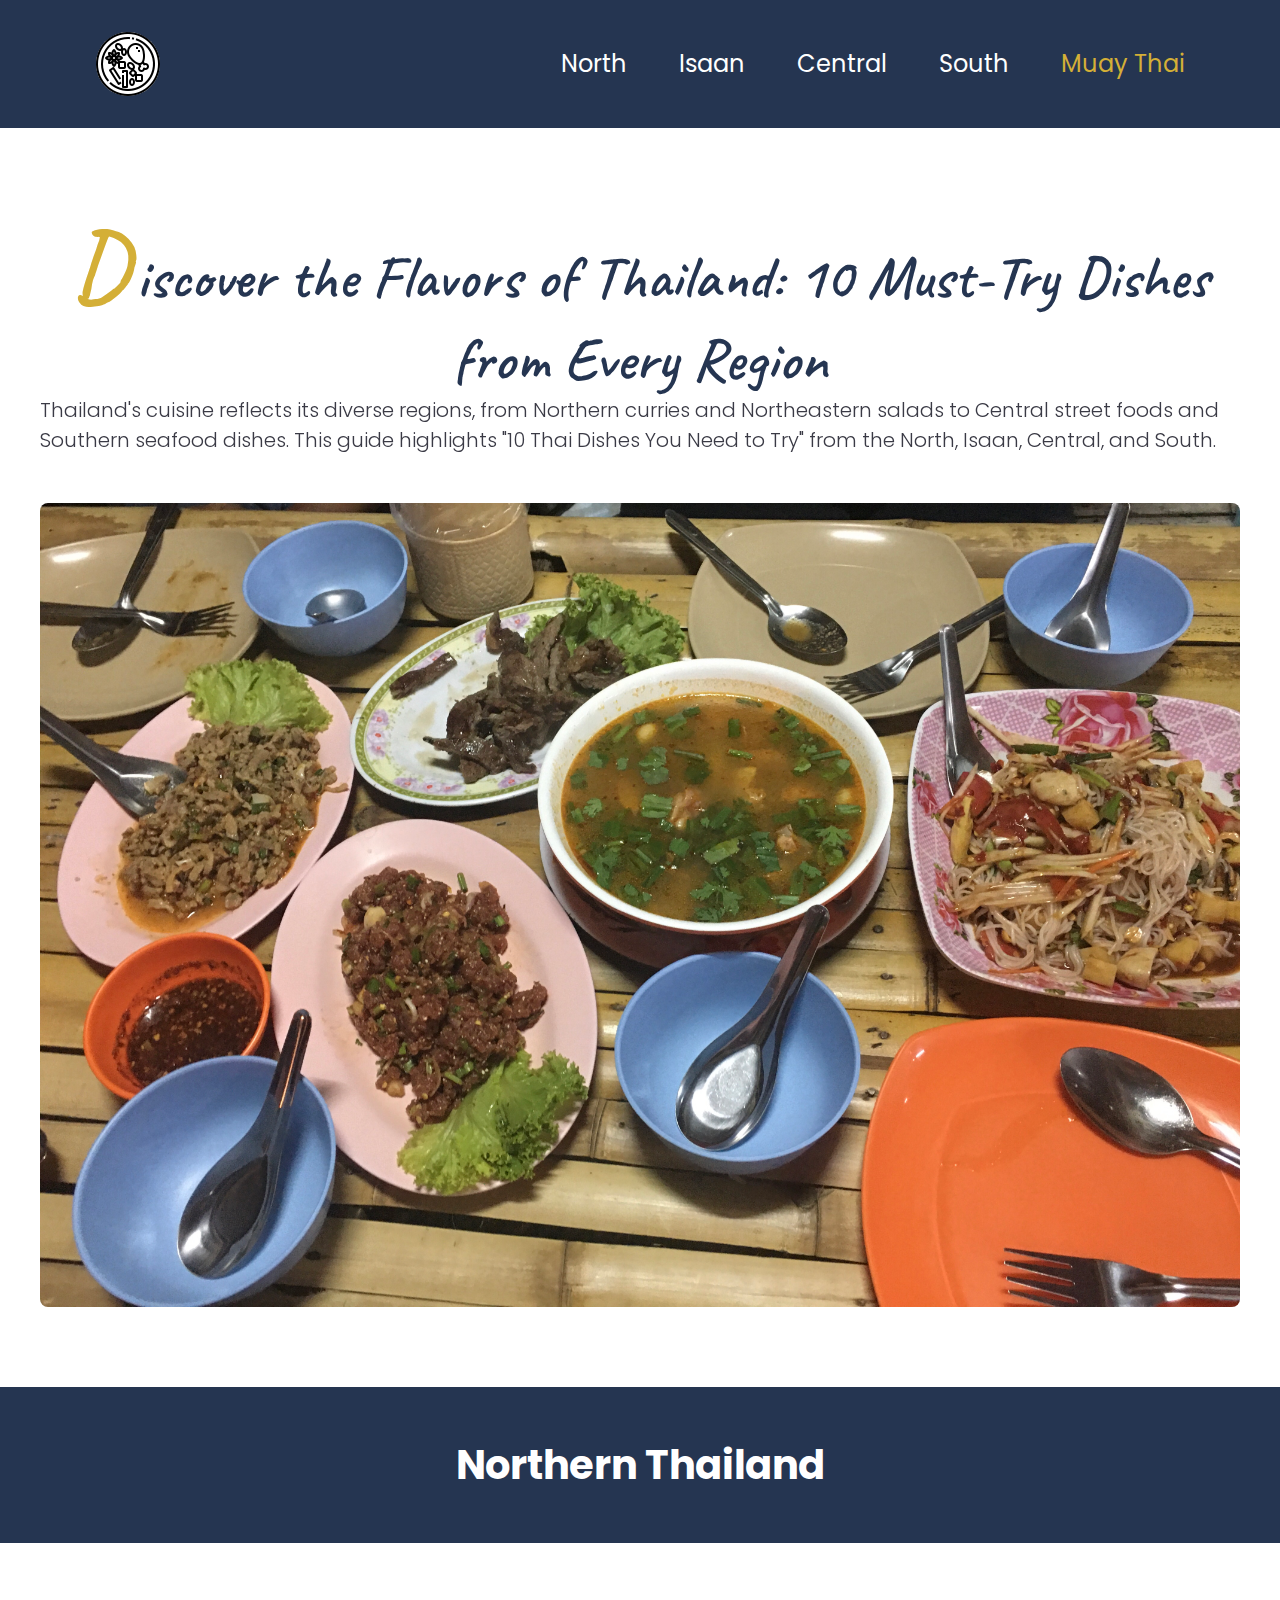
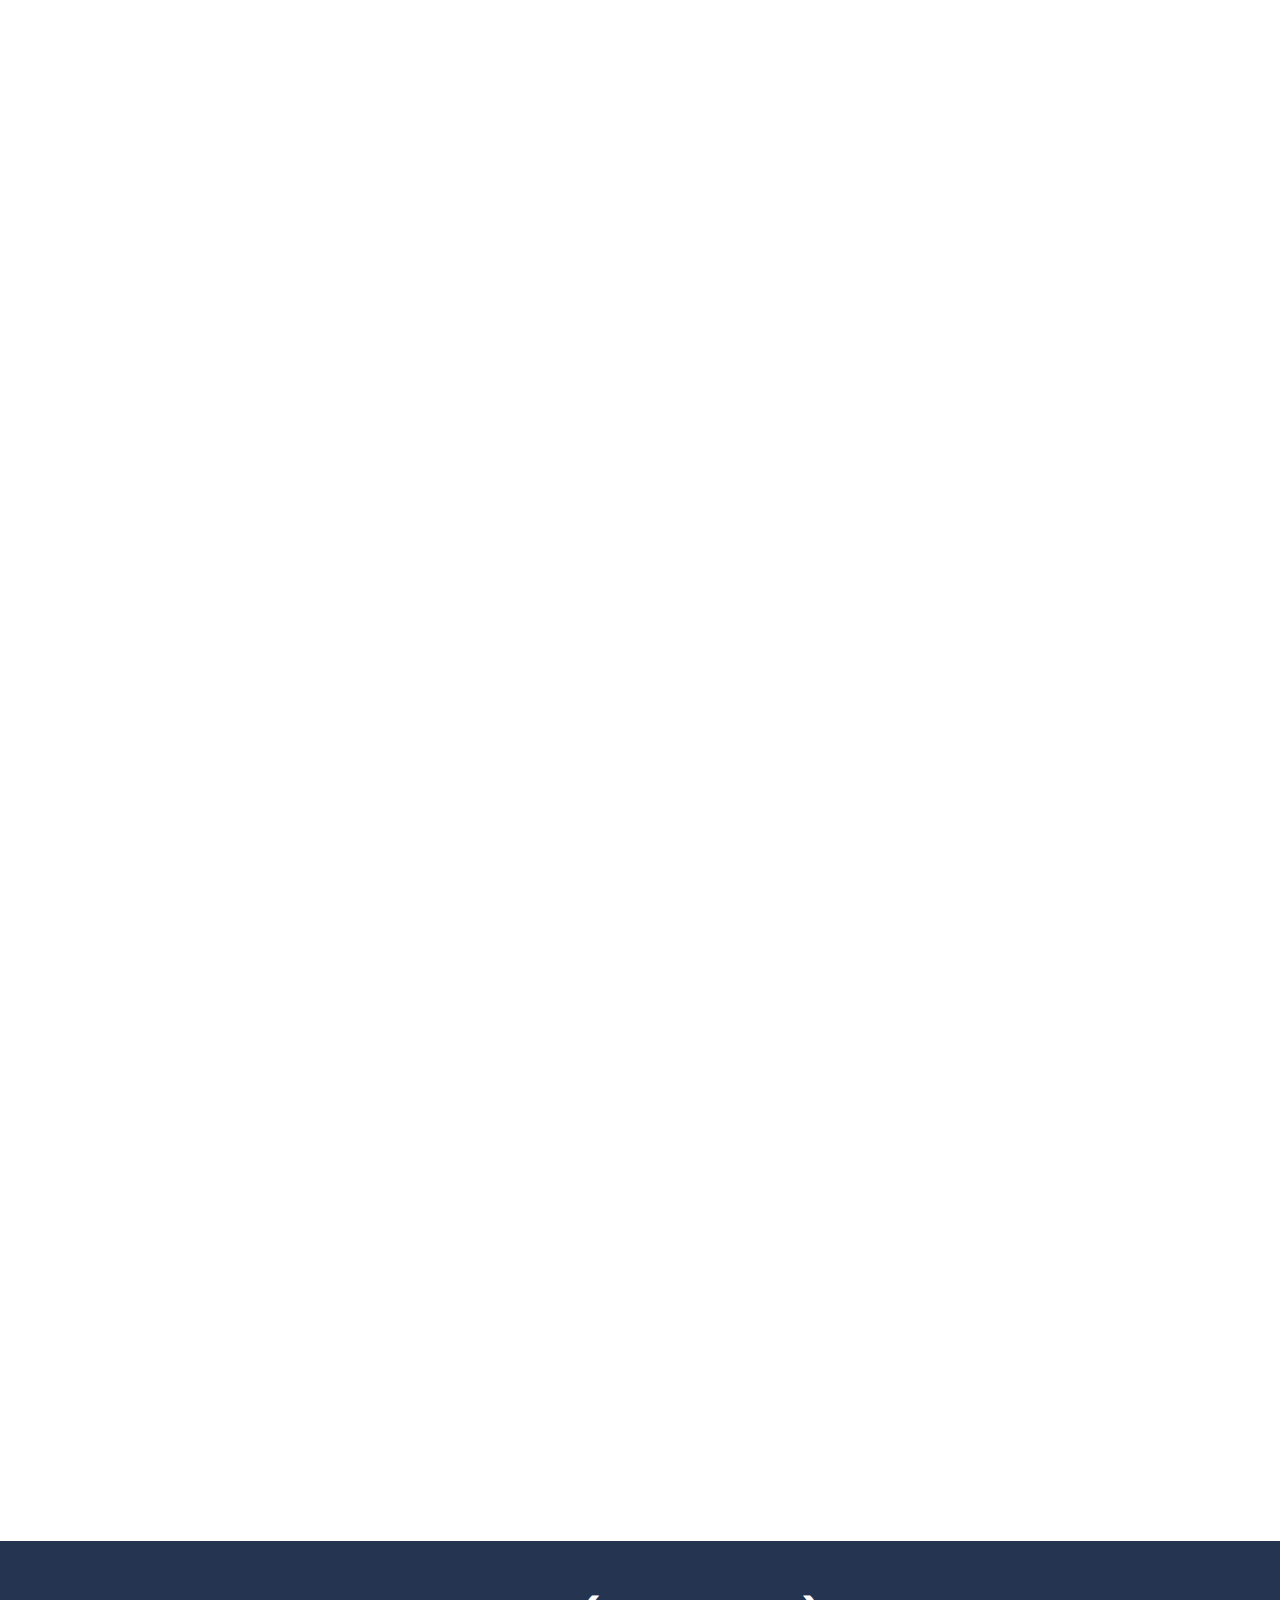
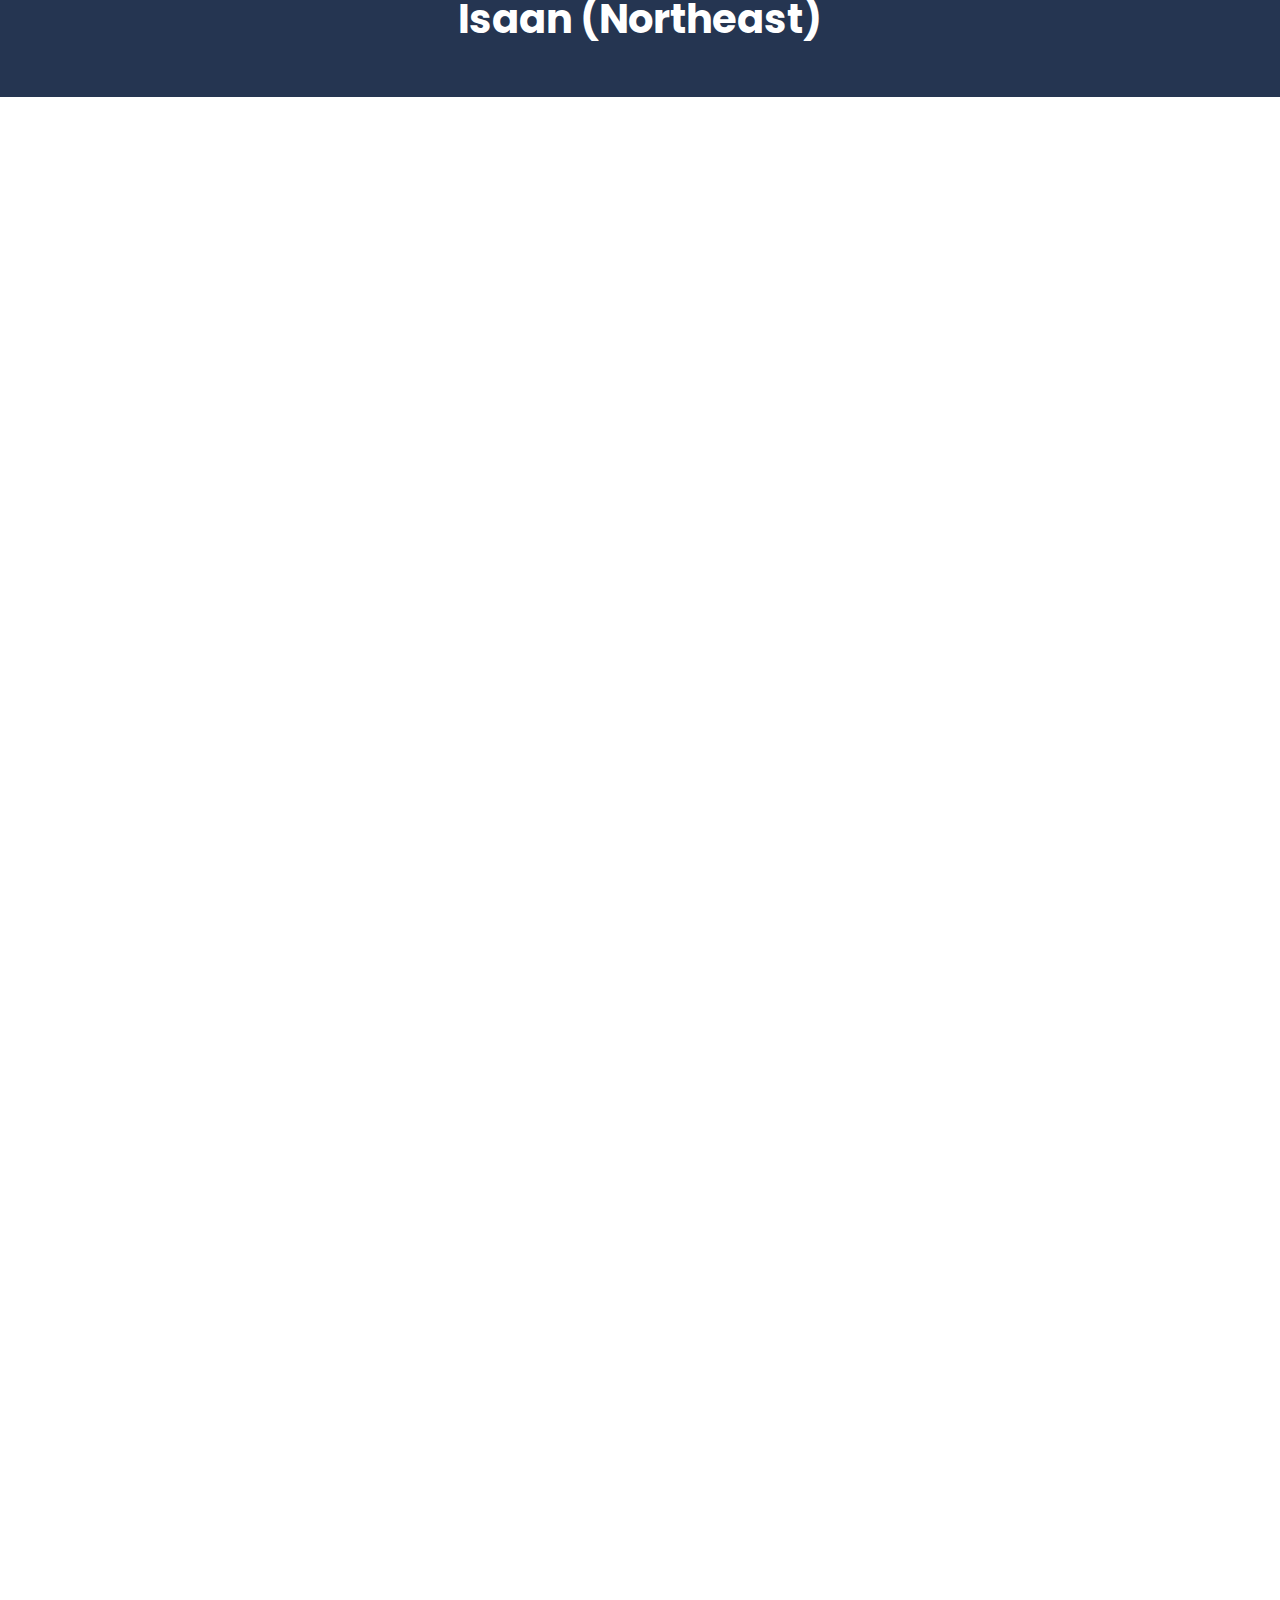
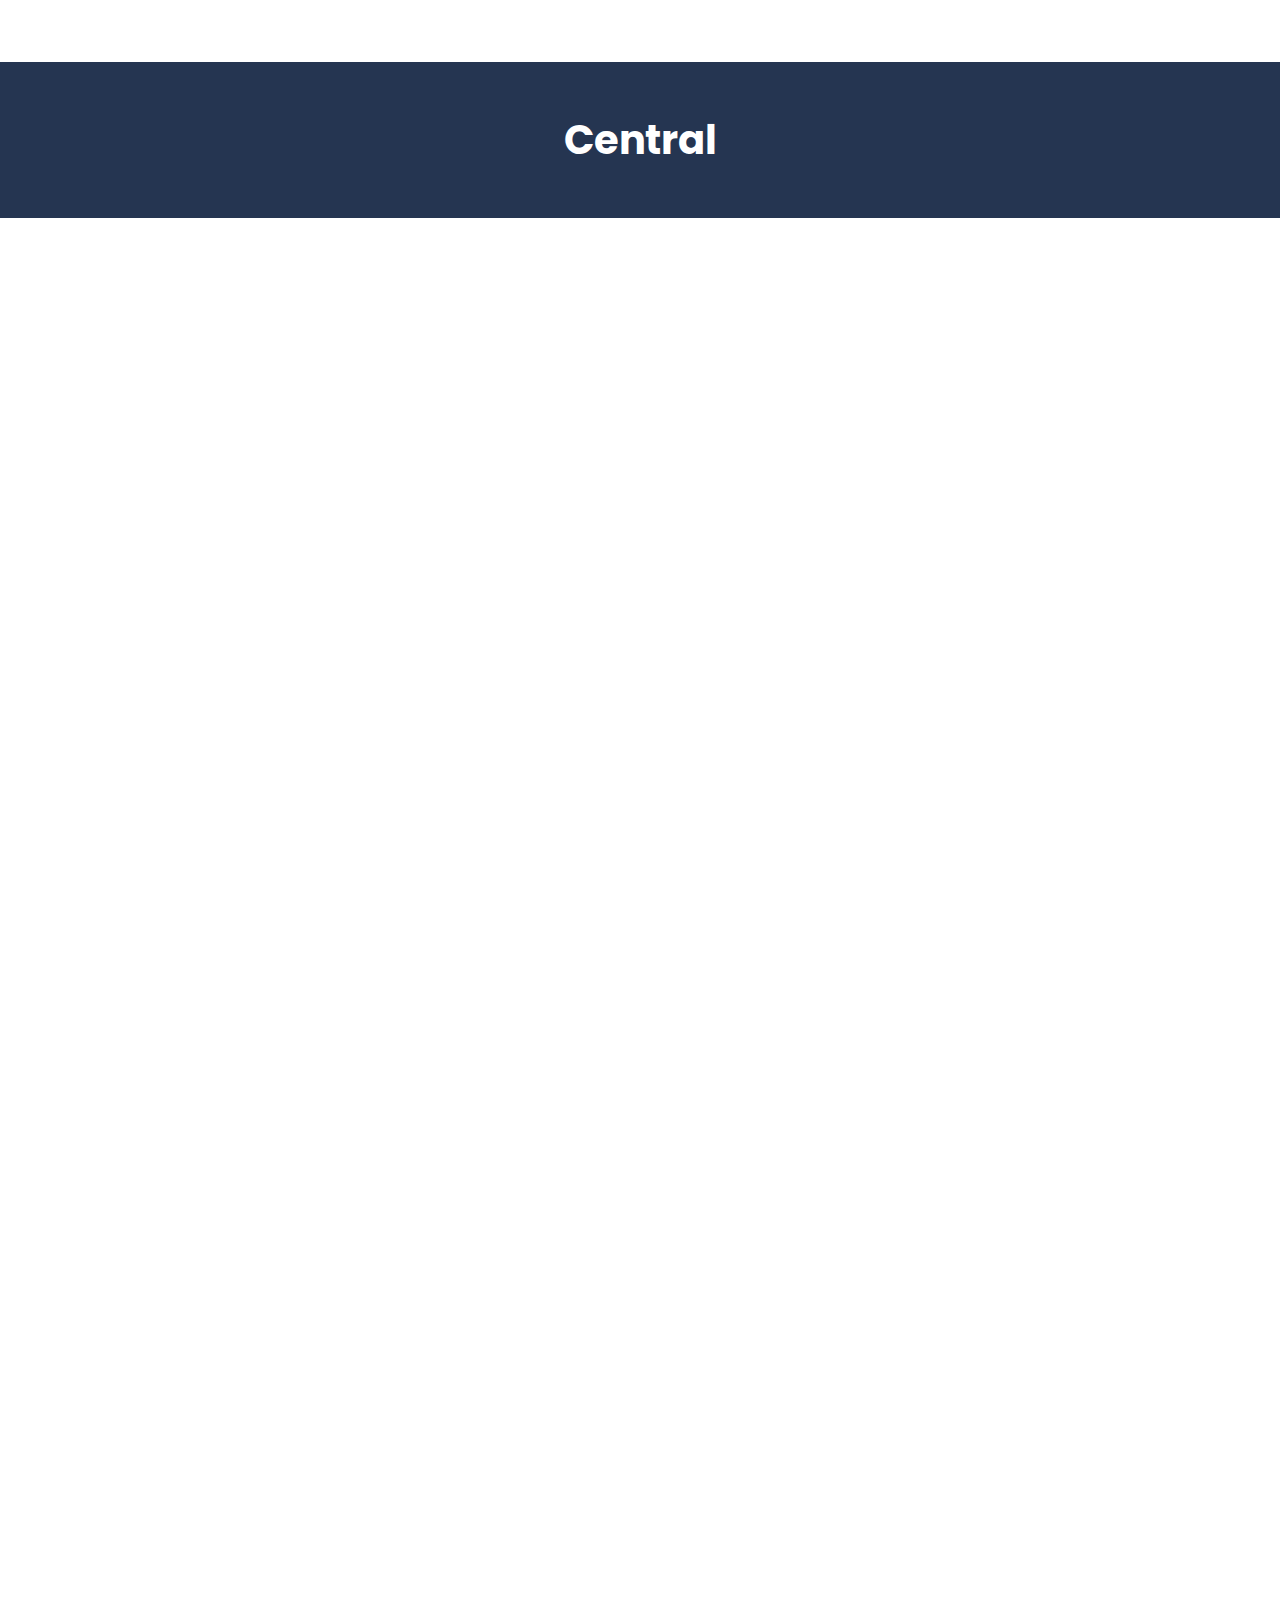
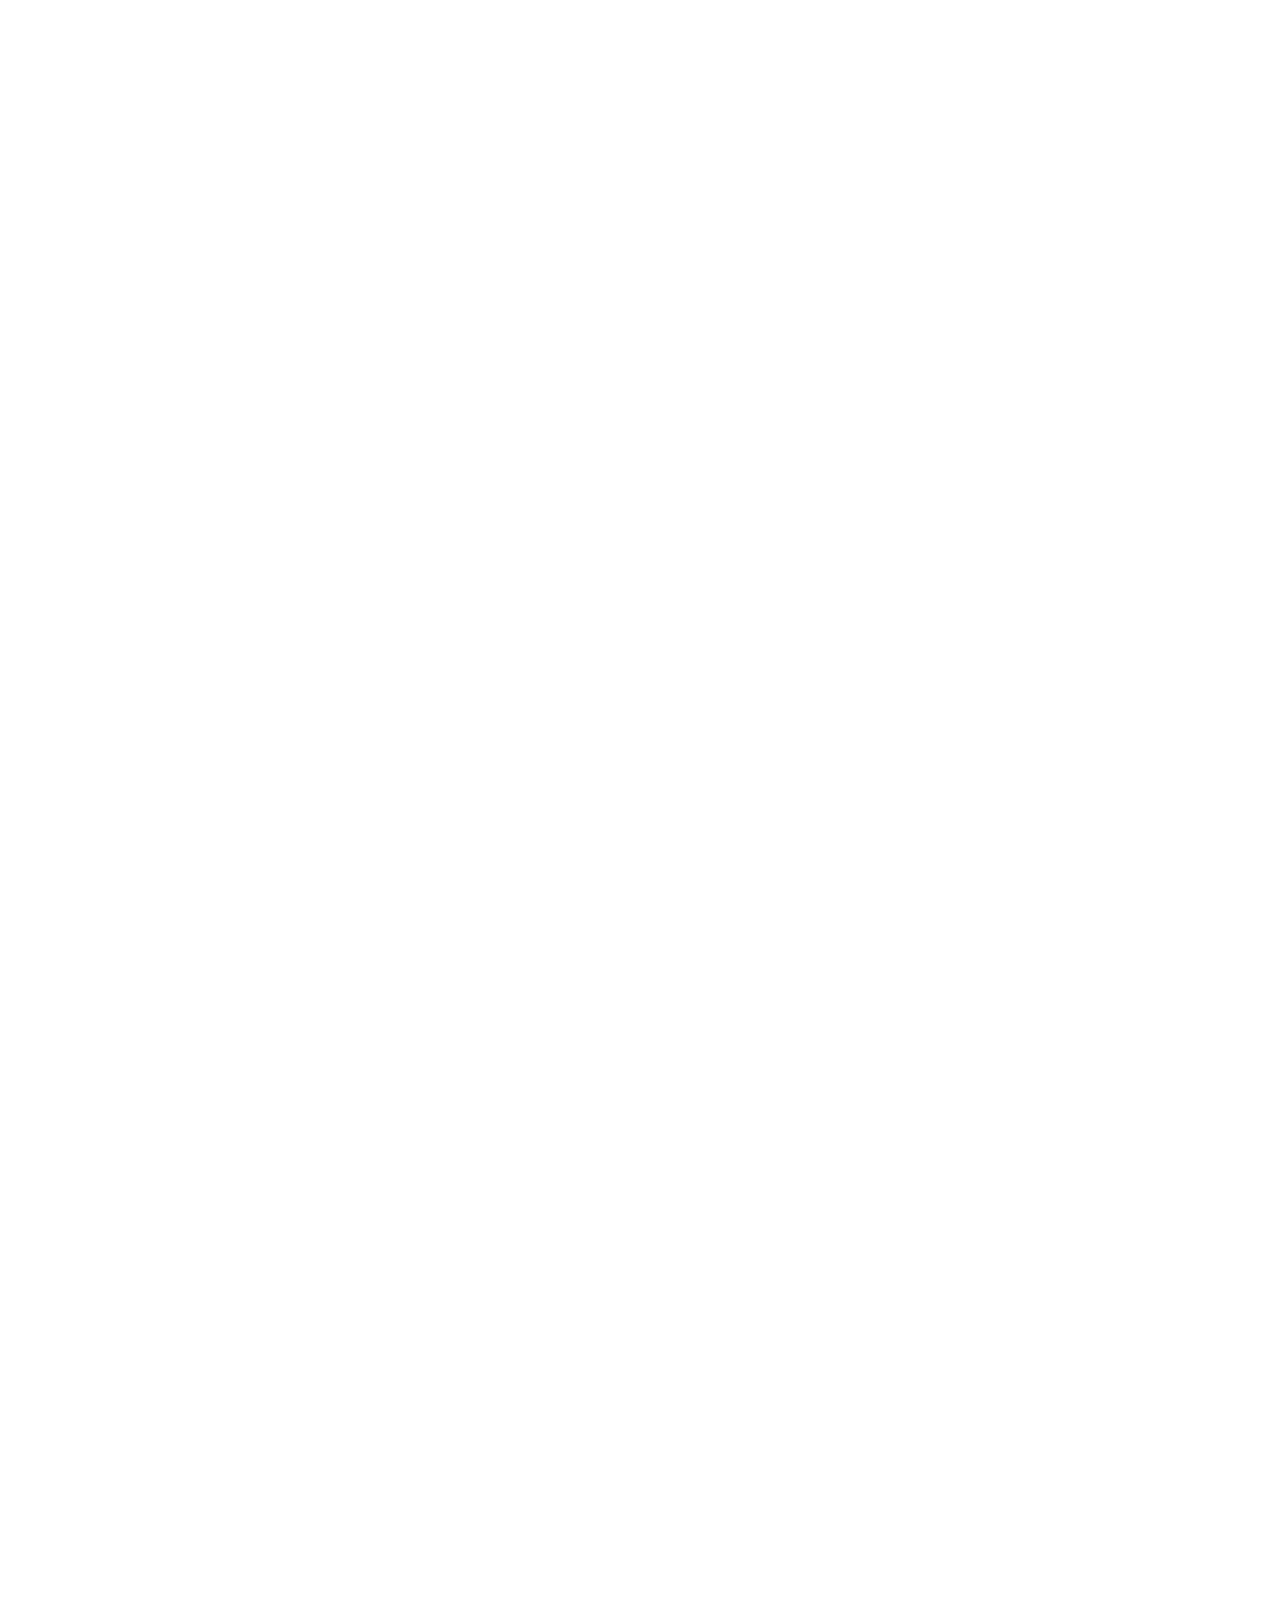
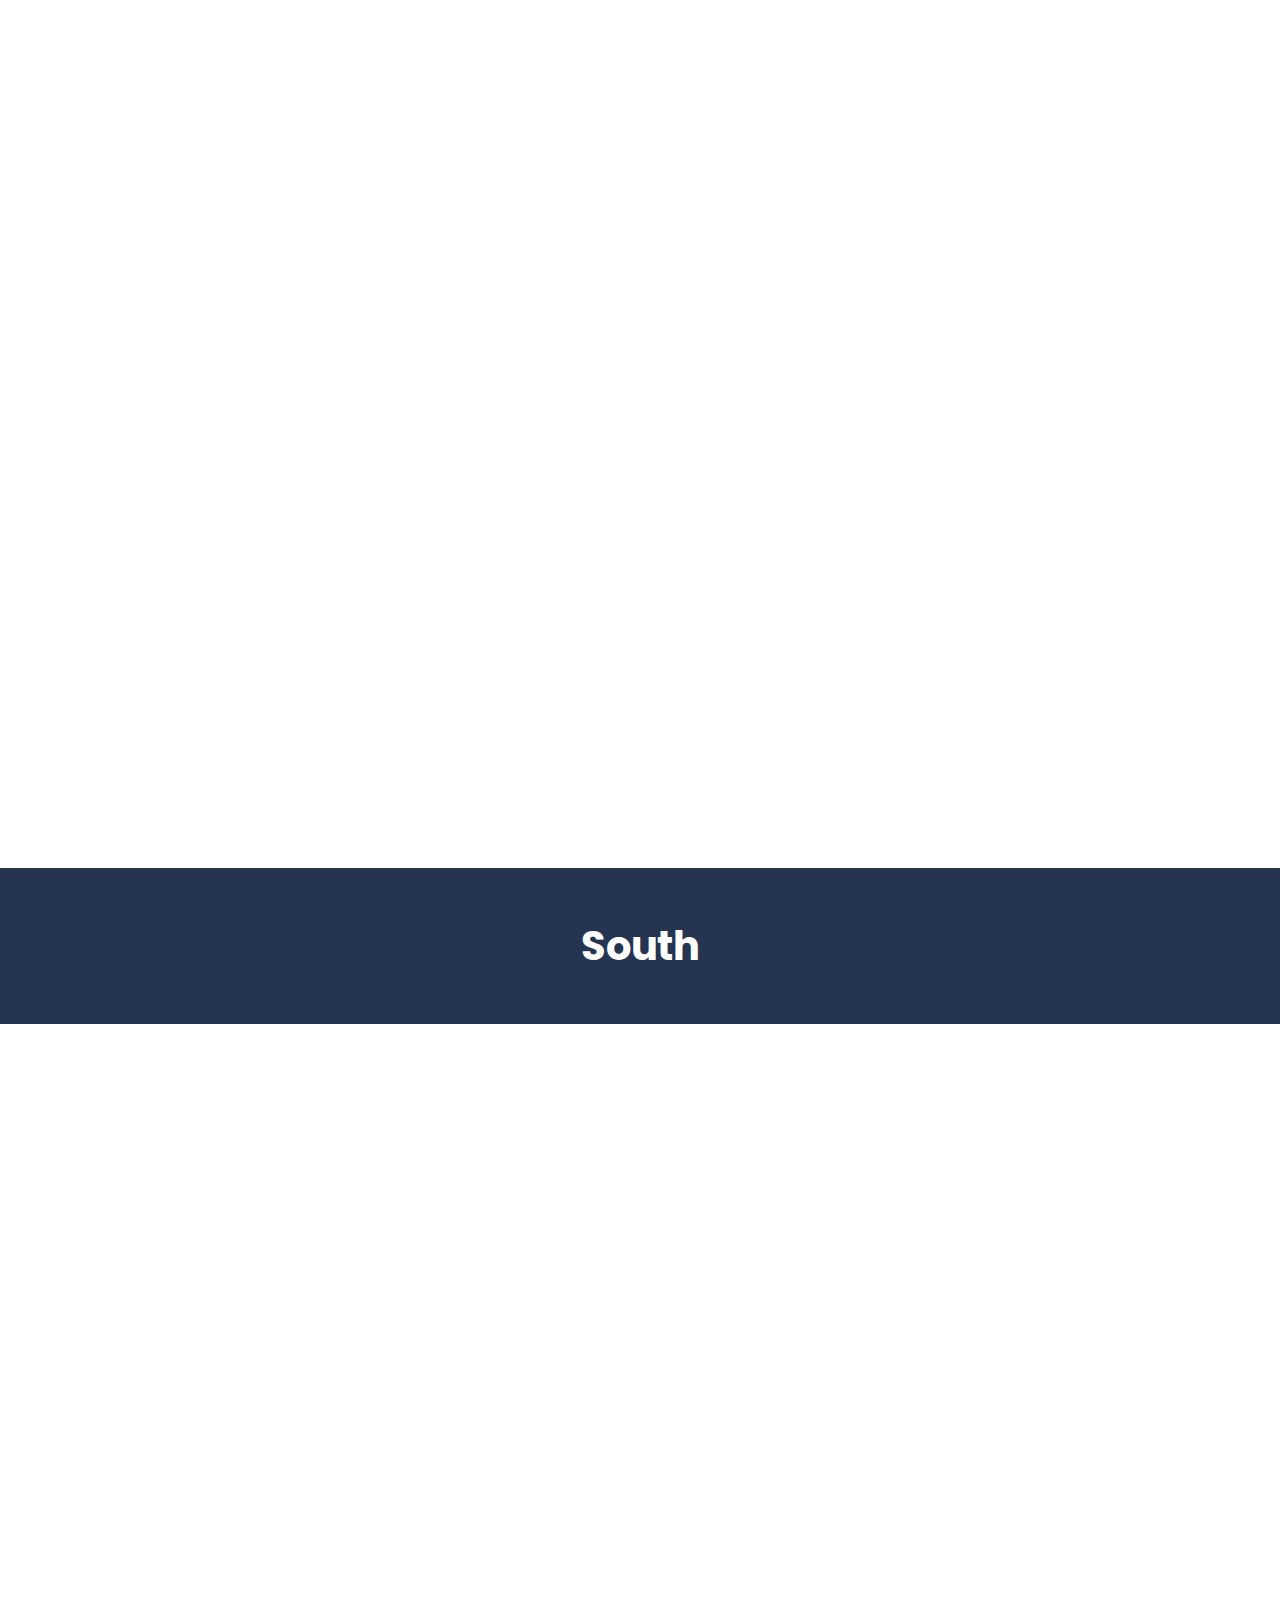
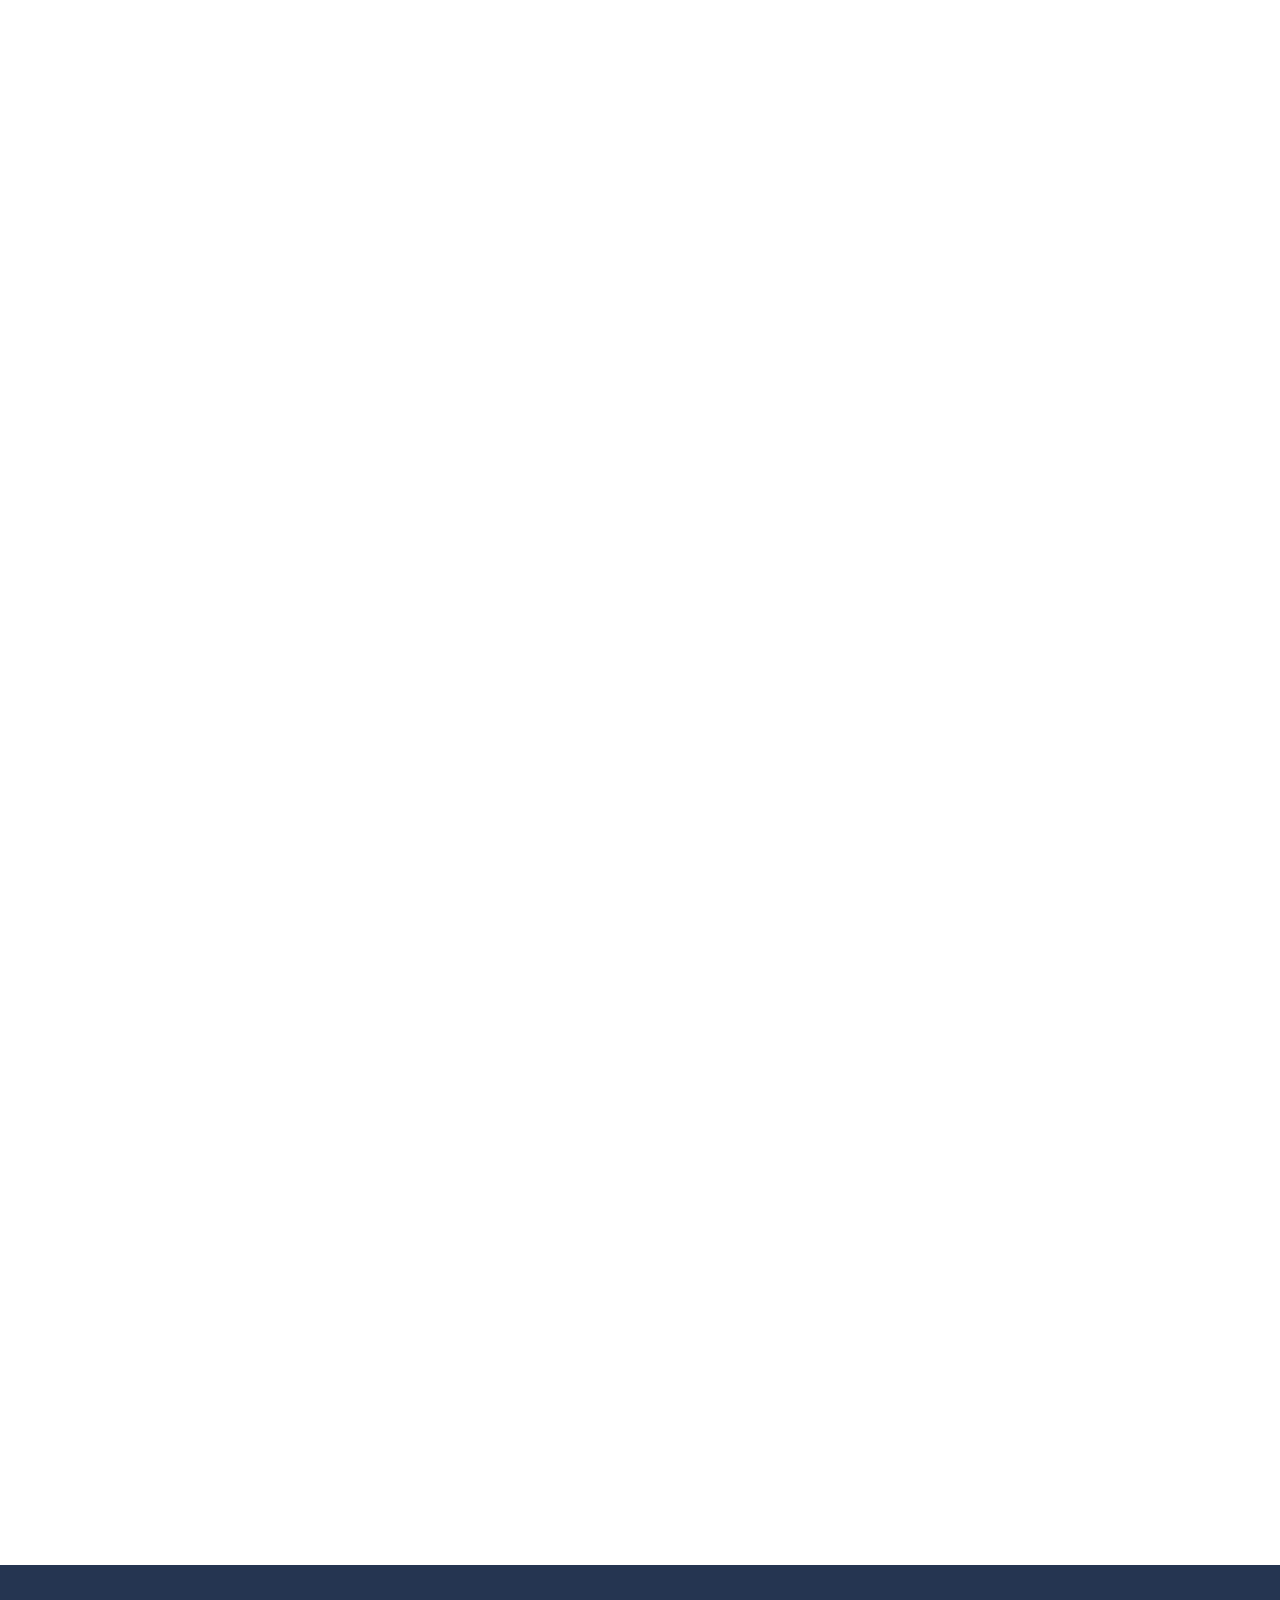
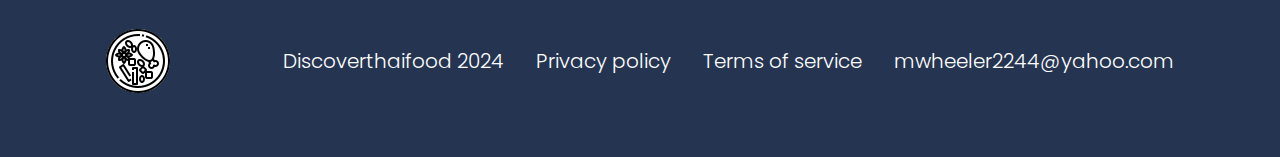
==== commit 570b1e9a: "add muaythaiinphuket.com to navigation" ====
--- a/index.html
+++ b/index.html
@@ -44,7 +44,7 @@
             <li><a href="#isaan">Isaan</a></li>
             <li><a href="#central">Central</a></li>
             <li><a href="#south">South</a></li>
-            <li><a href="./recipe.html">Recipes</a></li>
+            <li><a href="https://muaythaiinphuket.com/">Muay Thai</a></li>
           </ul>
         </div>
         <div class="mobile__nav">
--- a/style.css
+++ b/style.css
@@ -350,4 +350,9 @@
     width: 600px;
     aspect-ratio: 1 / 1;
   }
-}
+    .grid__container img {
+    min-width: 375px;
+    height: 300px;
+    margin-inline: auto;
+  }
+}
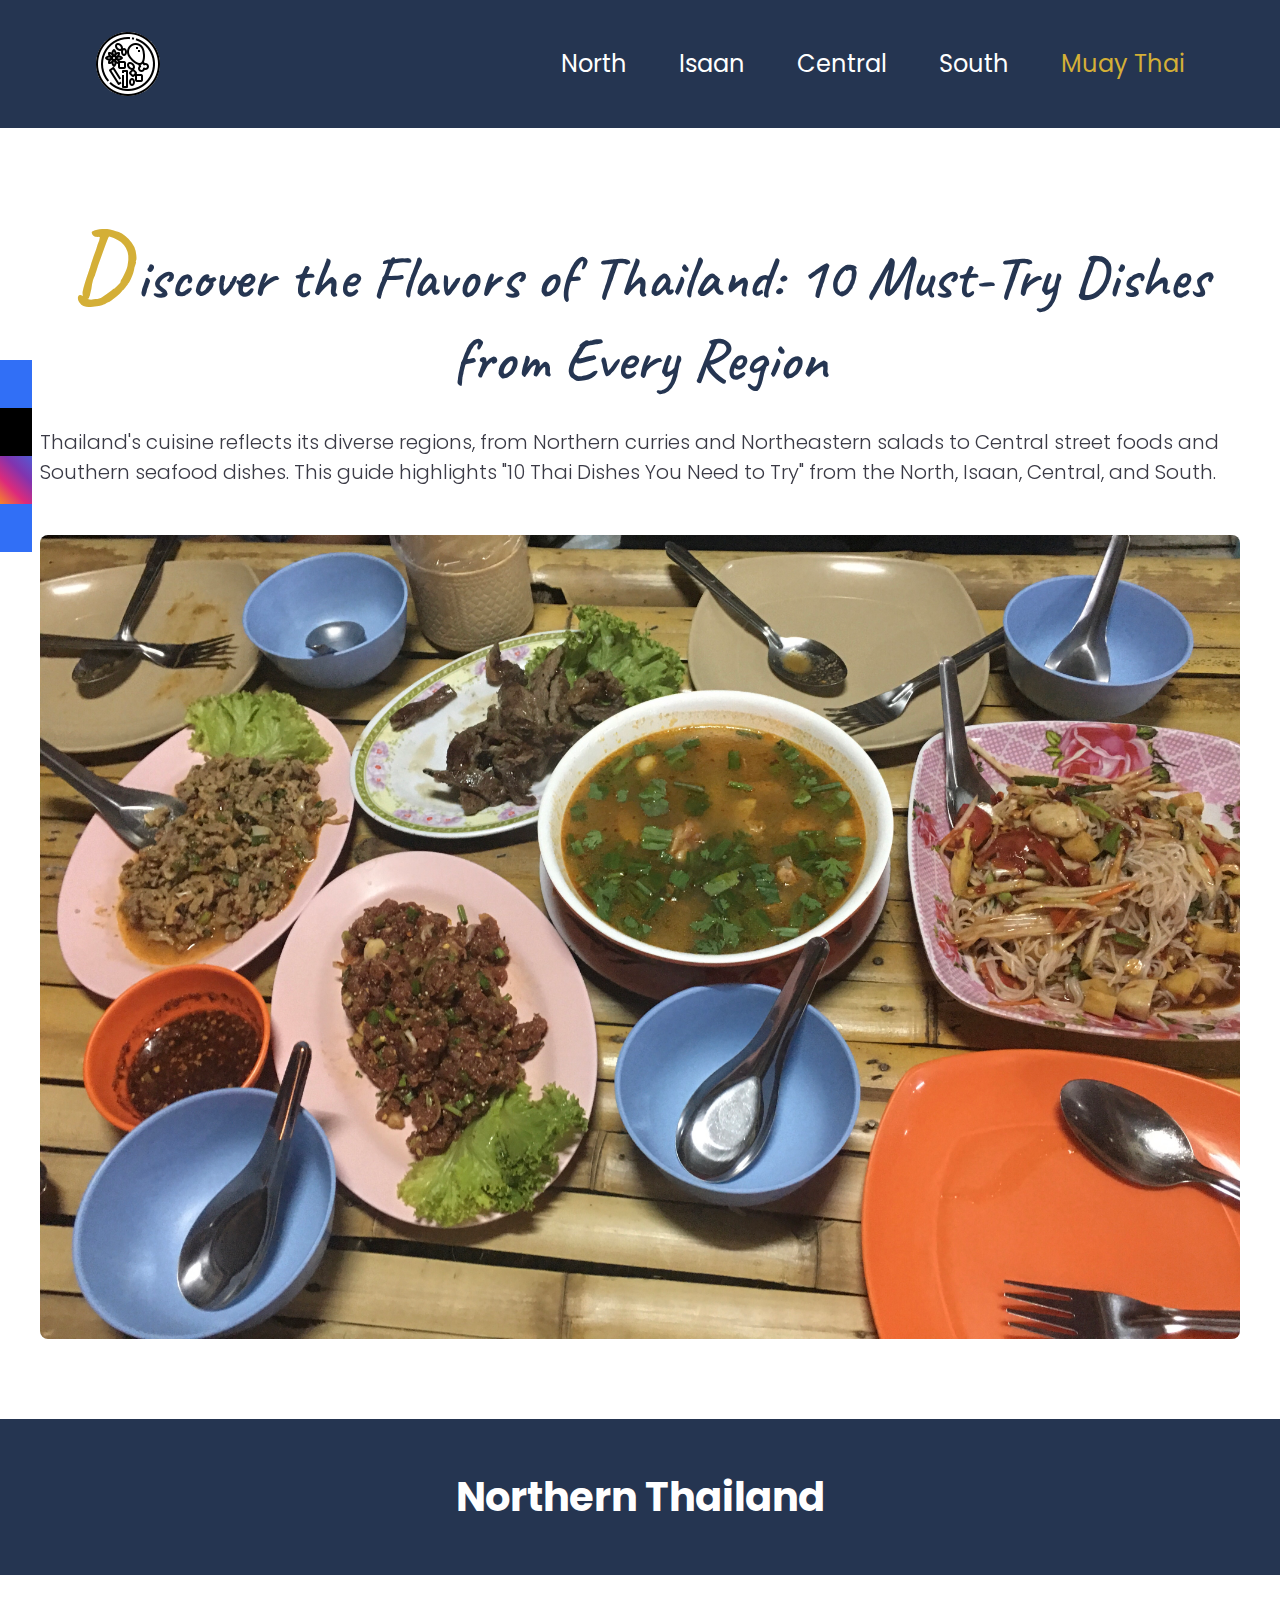
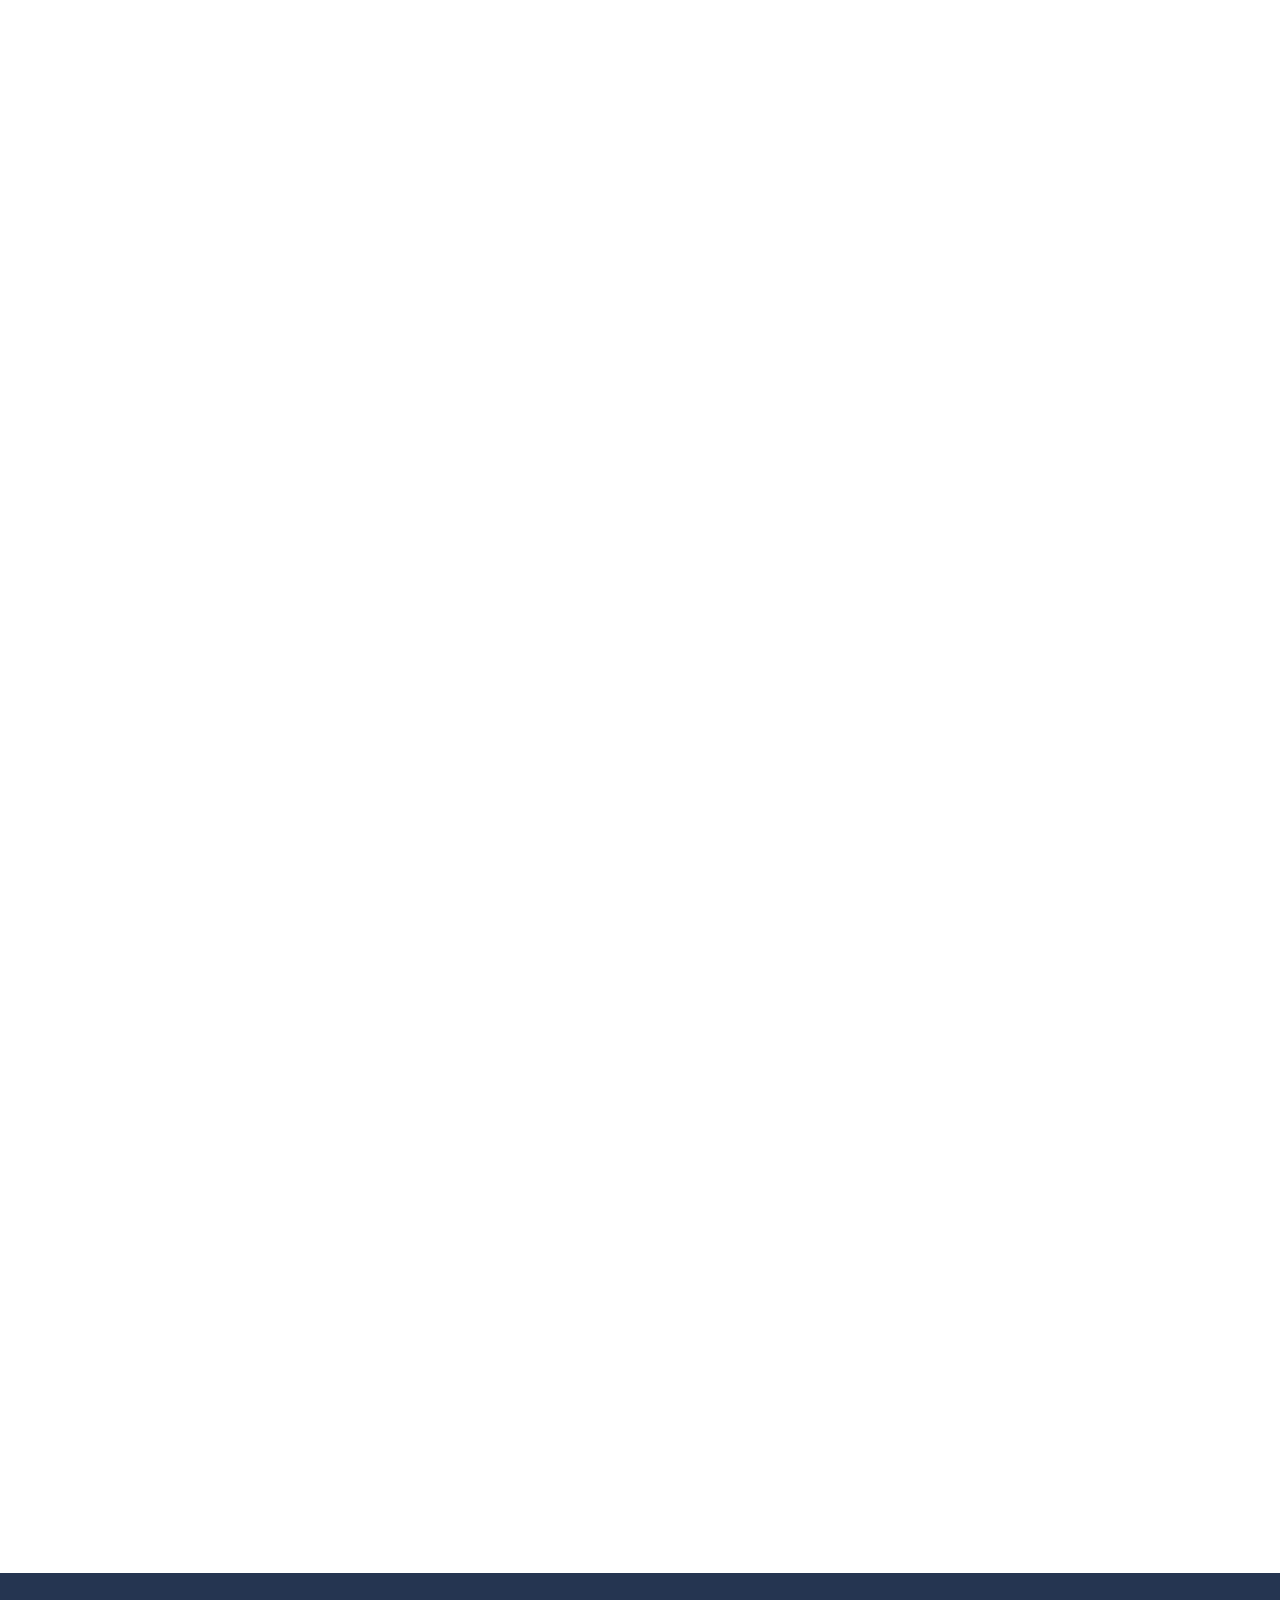
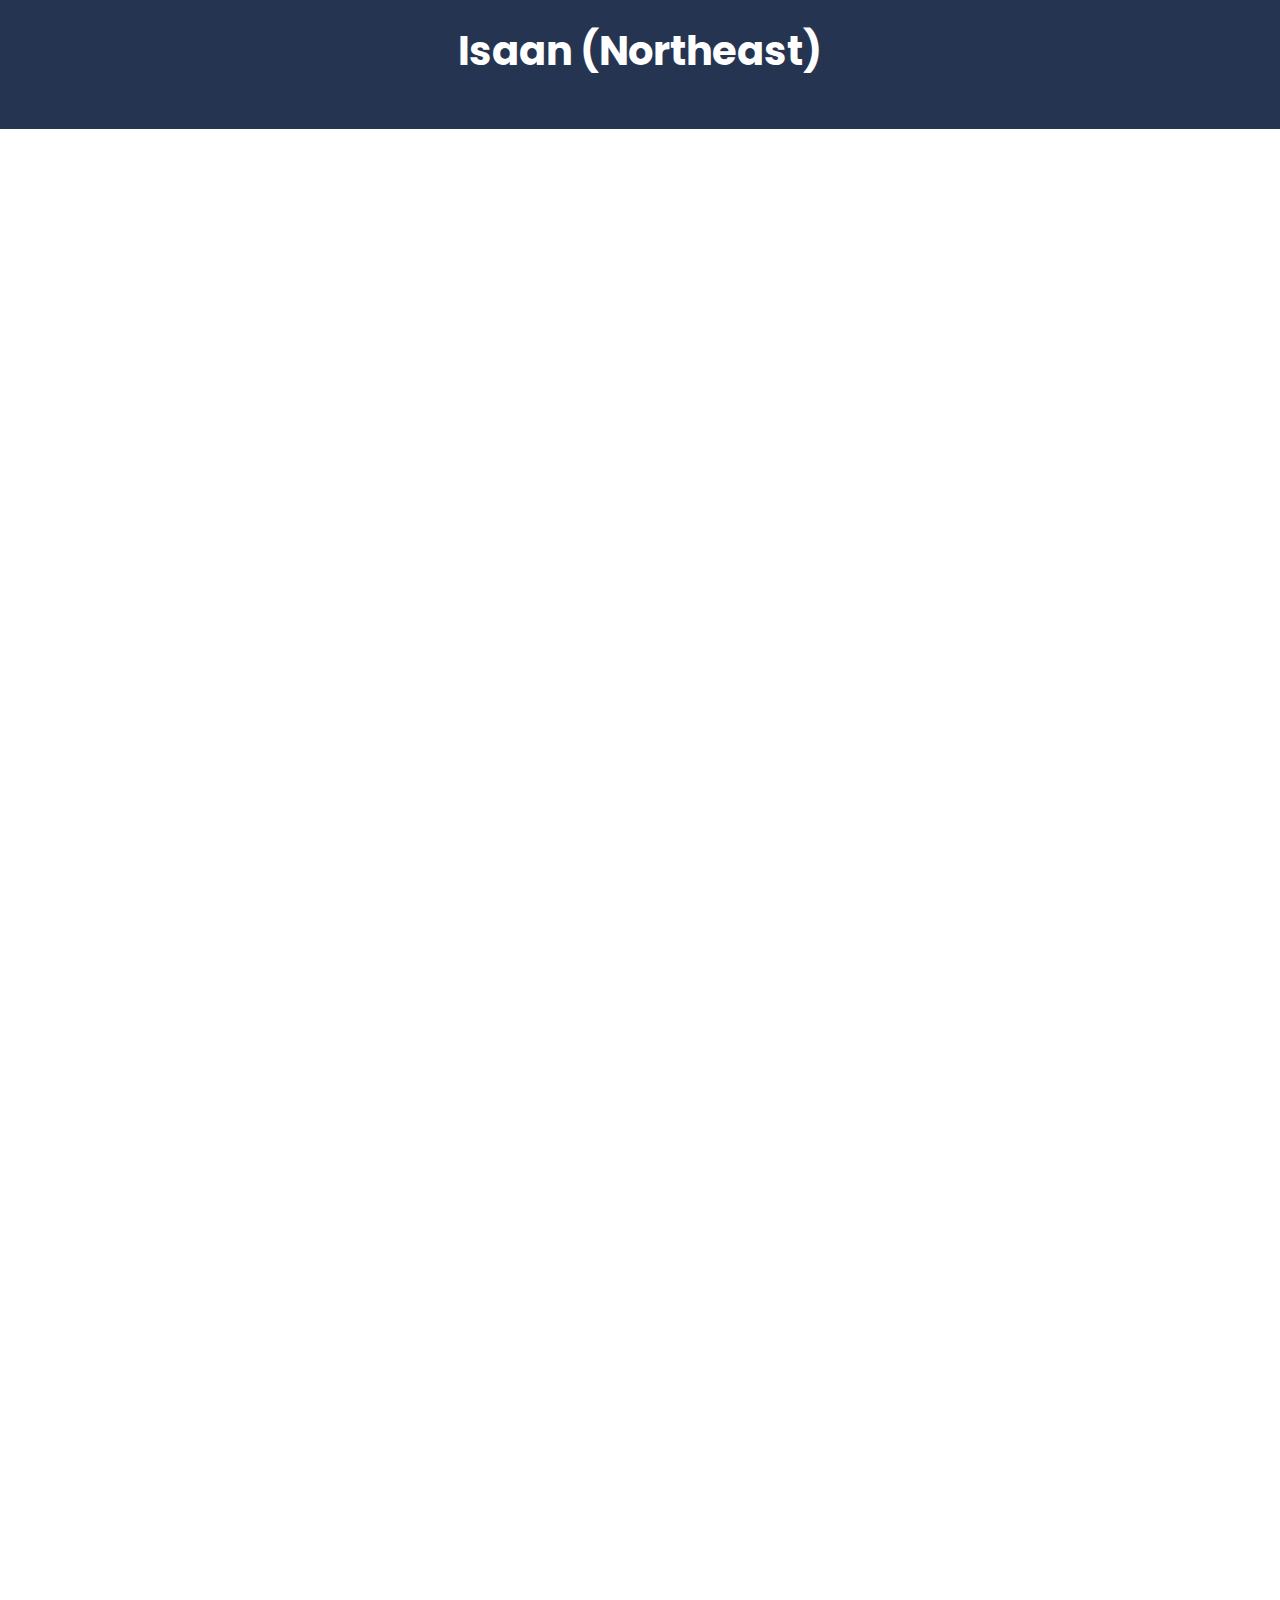
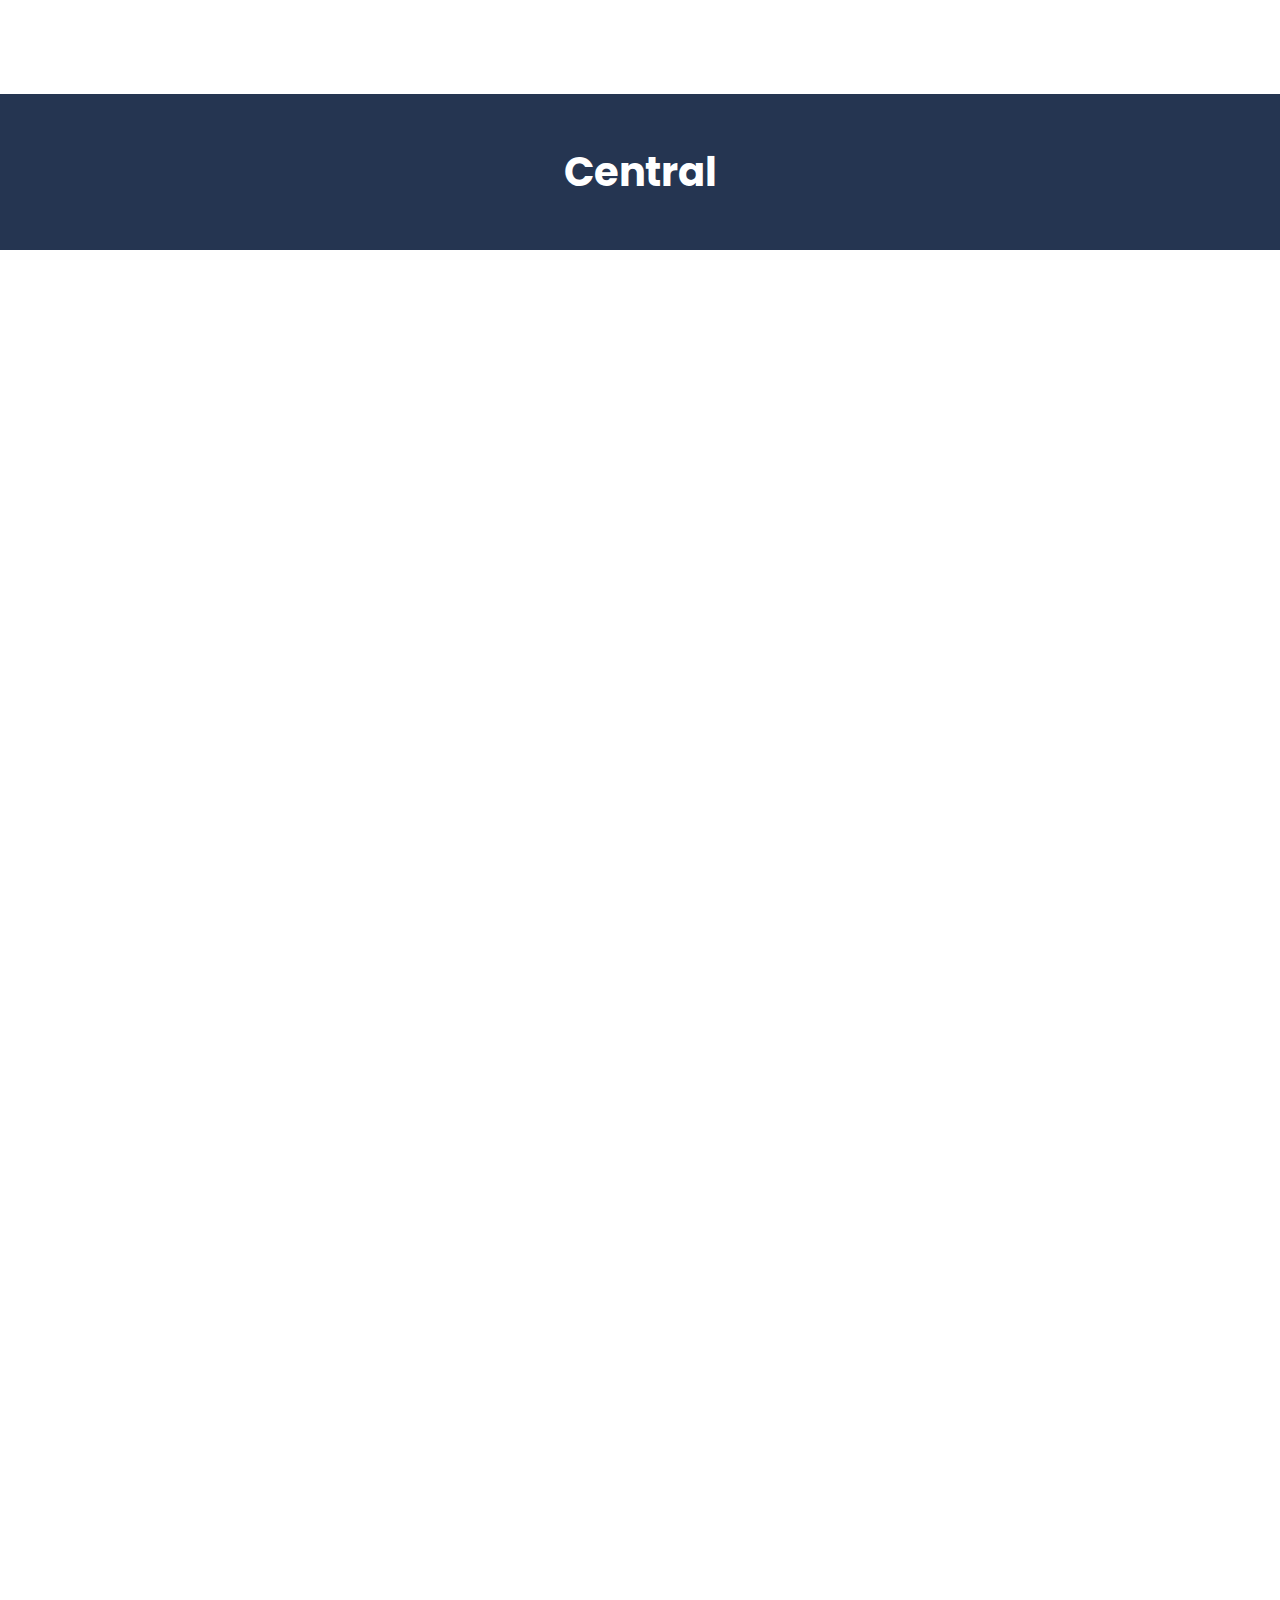
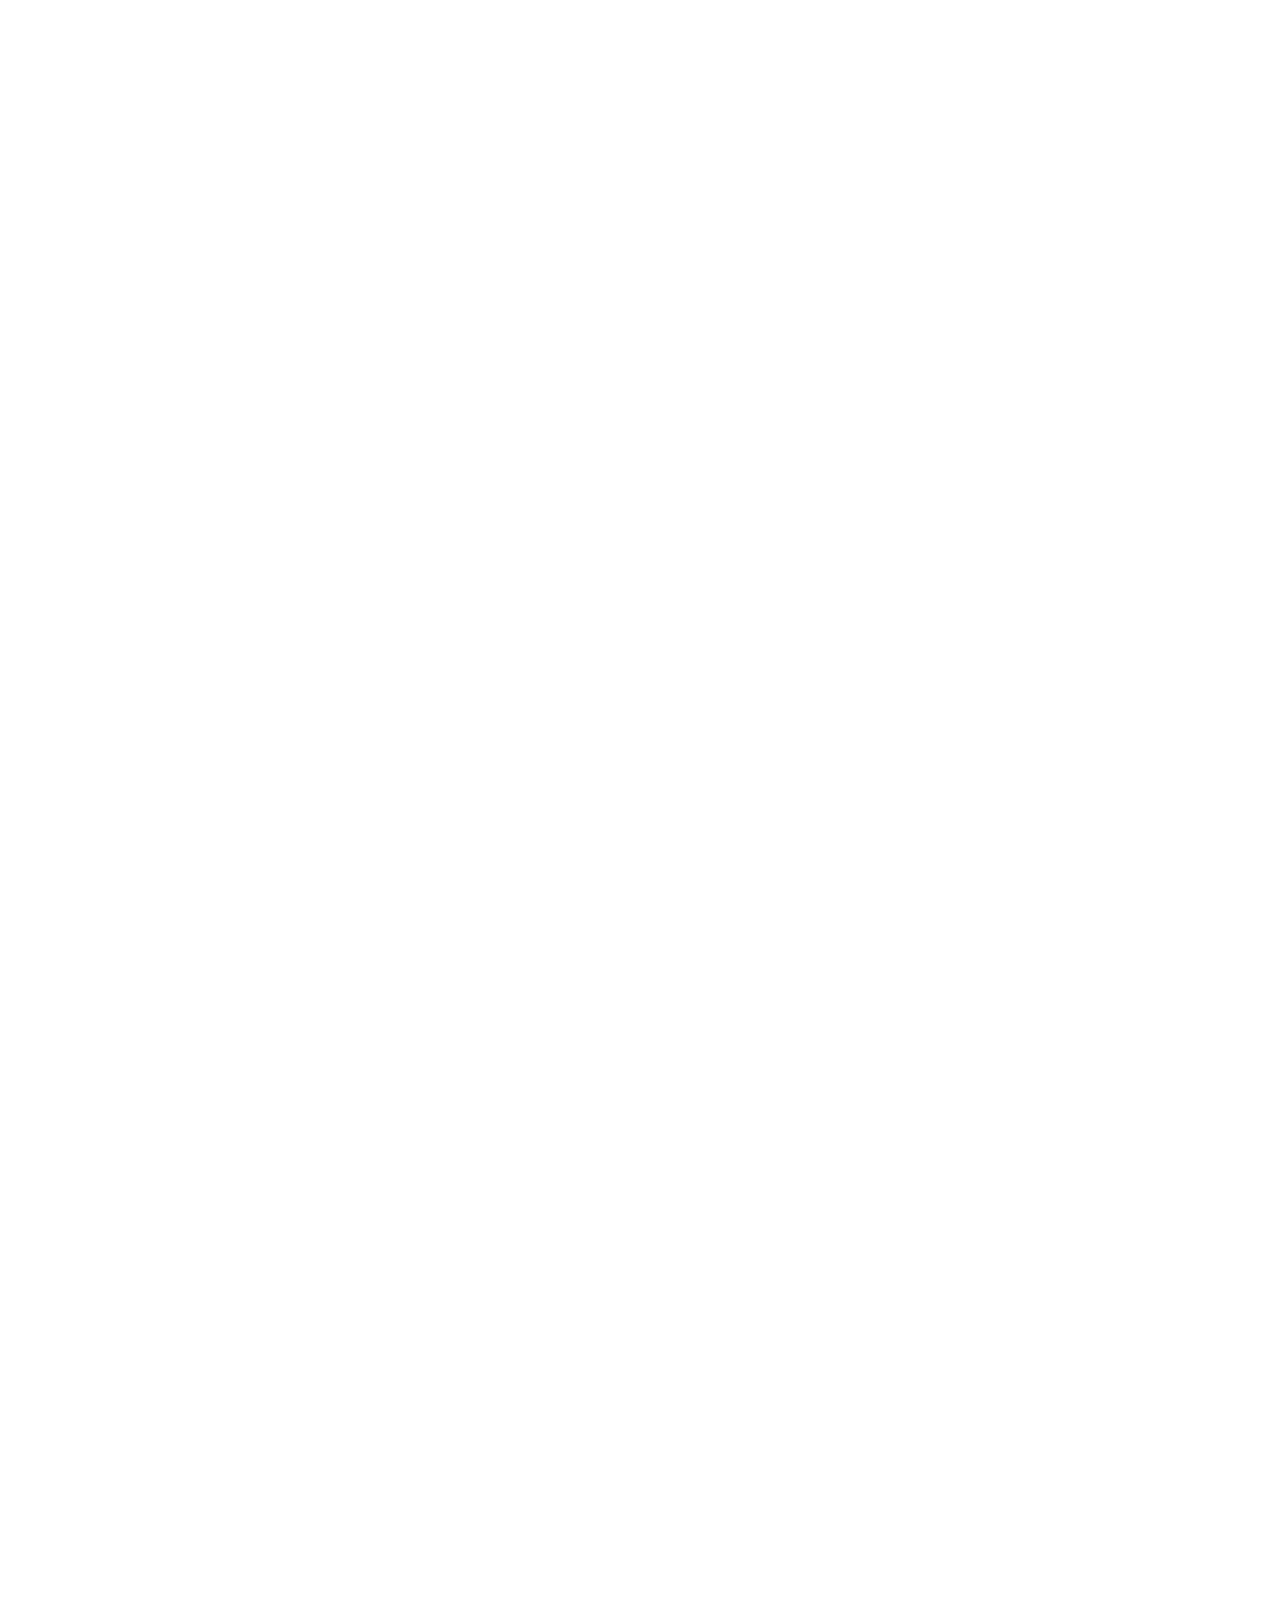
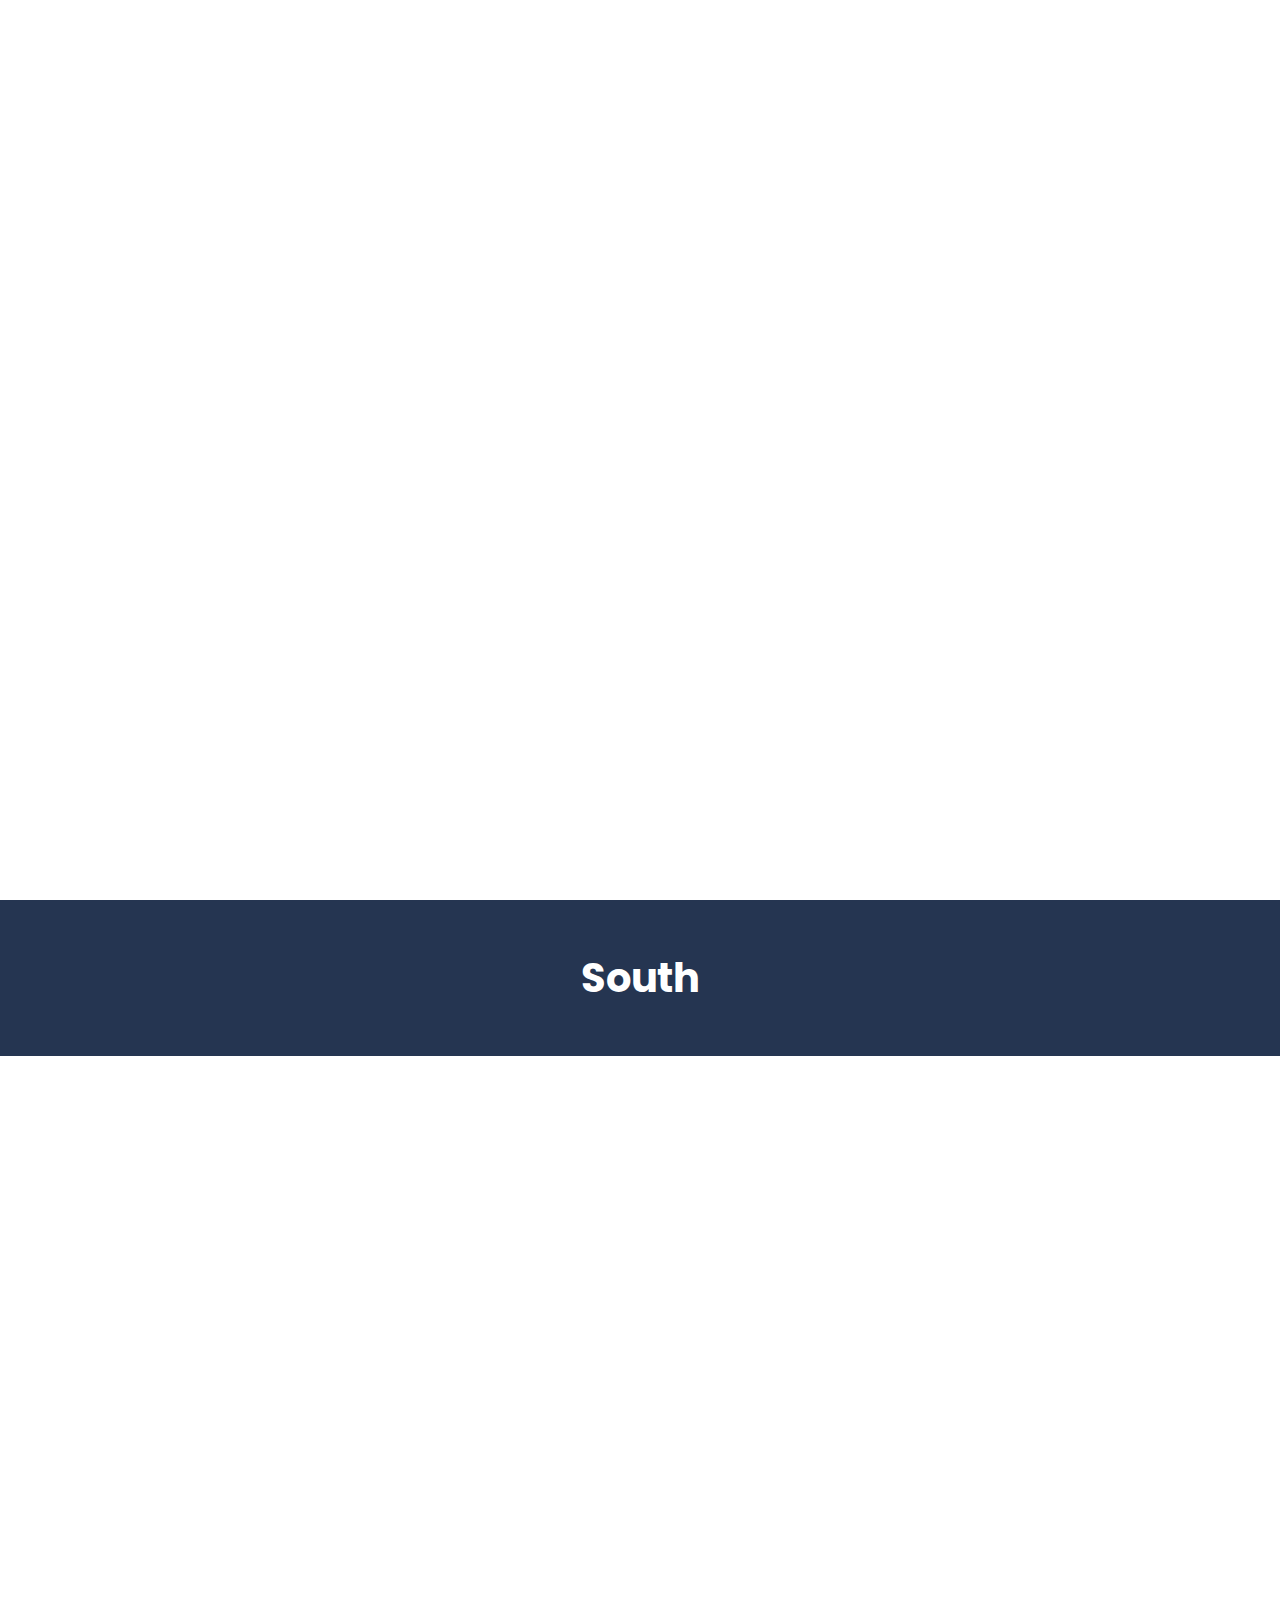
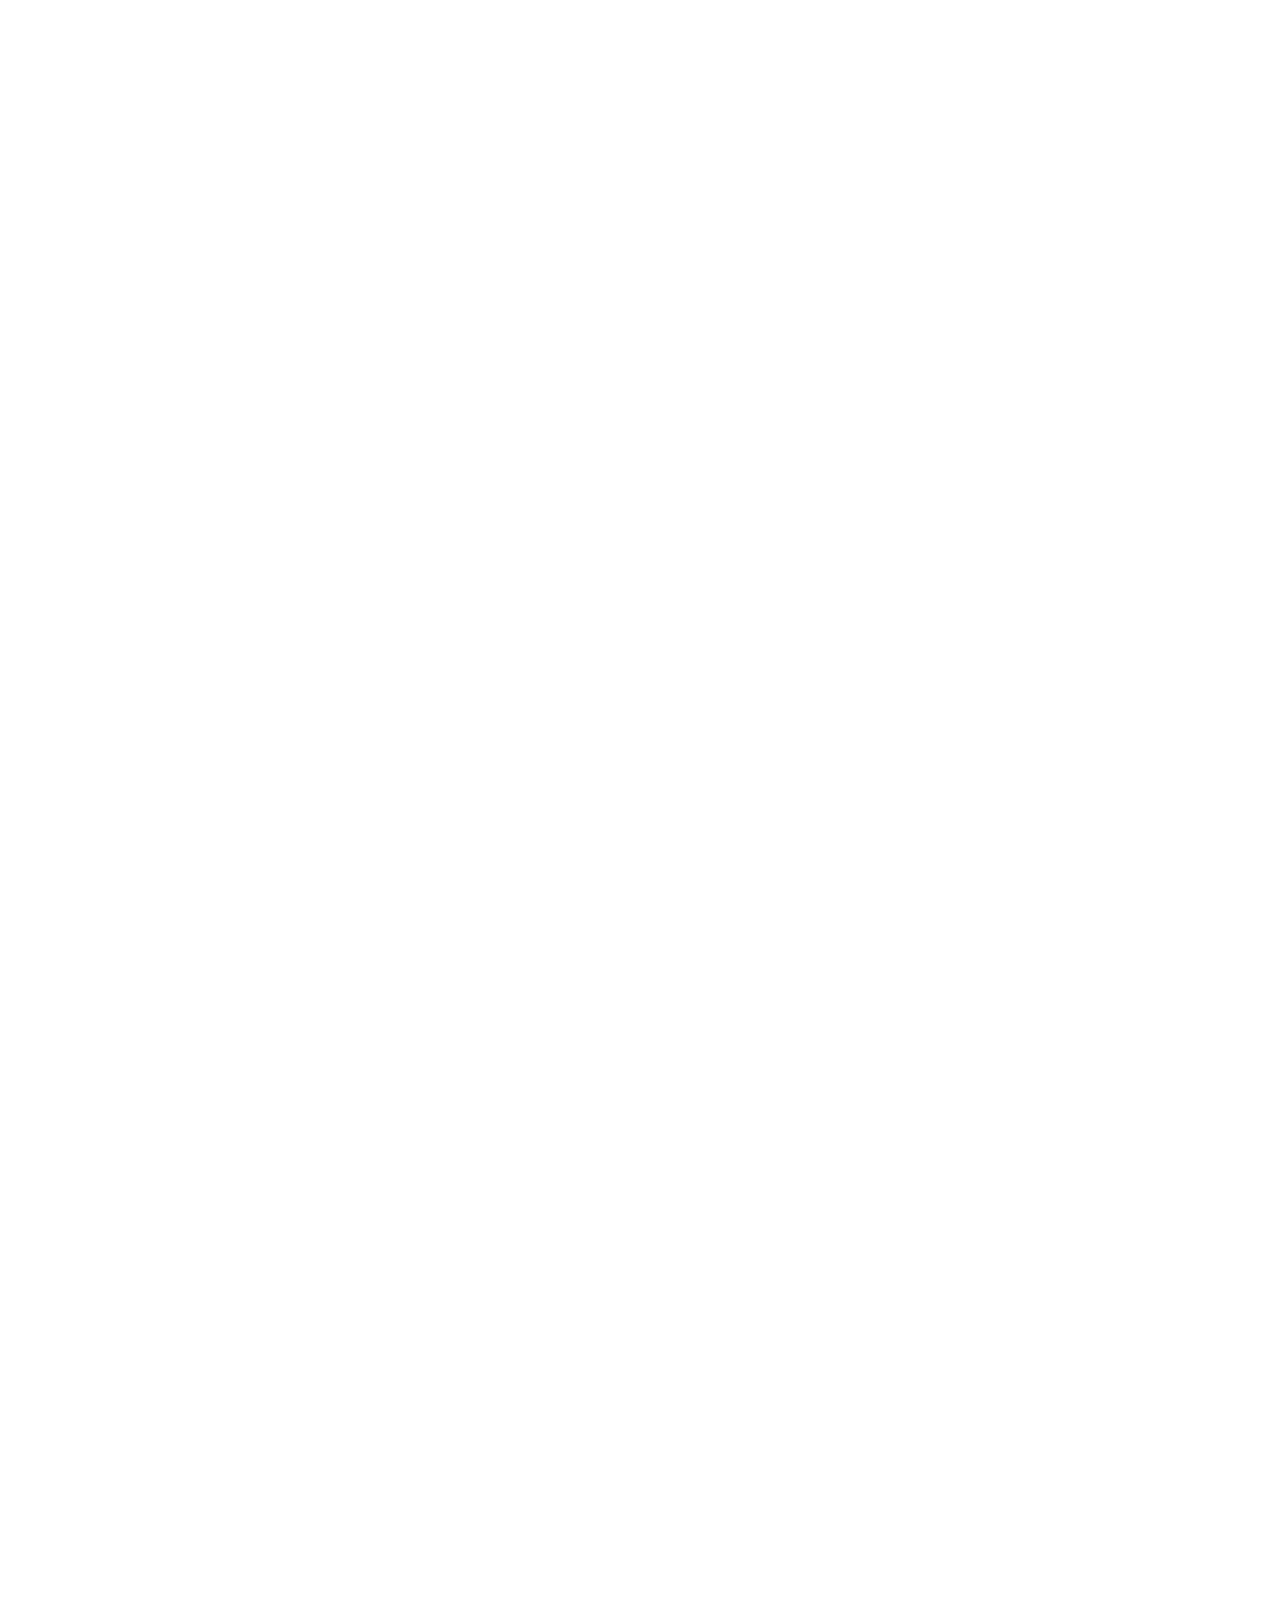
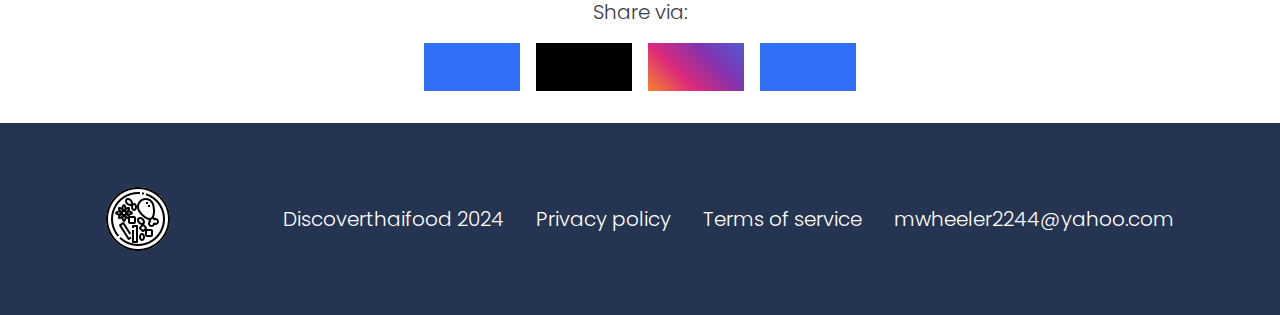
==== commit a9416153: "updated social sharing options" ====
--- a/index.html
+++ b/index.html
@@ -77,6 +77,40 @@
             <img src="./assets/home alt.jpg" alt="home img" />
           </div>
         </div>
+        <div class="socials__share">
+          <a
+            href="#"
+            class="facebook-share"
+            target="_blank"
+            title="Share on Facebook"
+          >
+            <i class="fa-brands fa-facebook"></i>
+          </a>
+          <a
+            href="#"
+            class="twitter-share"
+            target="_blank"
+            title="Share on Twitter"
+          >
+            <i class="fa-brands fa-square-x-twitter"></i>
+          </a>
+          <a
+            href="#"
+            class="instagram-share"
+            target="_blank"
+            title="Share on Instagram"
+          >
+            <i class="fa-brands fa-instagram"></i>
+          </a>
+          <a
+            href="#"
+            class="linkedin-share"
+            target="_blank"
+            title="Share on linkedin"
+          >
+            <i class="fa-brands fa-linkedin"></i>
+          </a>
+        </div>
       </section>
 
       <!-- -------------------- -------------------------------------->
@@ -343,6 +377,43 @@
           </div>
         </div>
       </section>
+      <div class="footer__share">
+        <p>Share via:</p>
+        <div class="socials__share-footer">
+          <a
+            href="#"
+            class="facebook-share"
+            target="_blank"
+            title="Share on Facebook"
+          >
+            <i class="fa-brands fa-facebook"></i>
+          </a>
+          <a
+            href="#"
+            class="twitter-share"
+            target="_blank"
+            title="Share on Twitter"
+          >
+            <i class="fa-brands fa-square-x-twitter"></i>
+          </a>
+          <a
+            href="#"
+            class="instagram-share"
+            target="_blank"
+            title="Share on Instagram"
+          >
+            <i class="fa-brands fa-instagram"></i>
+          </a>
+          <a
+            href="#"
+            class="linkedin-share"
+            target="_blank"
+            title="Share on linkedin"
+          >
+            <i class="fa-brands fa-linkedin"></i>
+          </a>
+        </div>
+      </div>
 
       <footer>
         <div class="footer__container wrapper">
@@ -355,10 +426,8 @@
             <p>Discoverthaifood 2024</p>
             <p>Privacy policy</p>
             <p>Terms of service</p>
-            <P>mwheeler2244@yahoo.com</P>
-          </div>
-
-    
+            <p>mwheeler2244@yahoo.com</p>
+          </div>
         </div>
       </footer>
       <script src="scrollreveal.min.js"></script>
--- a/style.css
+++ b/style.css
@@ -124,6 +124,9 @@
   justify-items: center;
   gap: 3rem;
   margin-block: var(--margin-block);
+}
+.home__text p {
+  margin-top: 2rem;
 }
 
 .north__container {
@@ -281,6 +284,56 @@
   font-weight: 600;
   margin-top: 0.5rem;
 }
+.facebook-share {
+  background-color: #316ff6;
+}
+.twitter-share {
+  background-color: black;
+}
+.instagram-share {
+  background: linear-gradient(45deg, #f58529, #dd2a7b, #8134af, #515bd4);
+}
+.linkedin-share {
+  background-color: #316ff6;
+}
+.socials__share .fa-brands {
+  padding: 1rem;
+}
+.socials__share {
+  display: flex;
+  flex-direction: column;
+  justify-content: center;
+  max-width: fit-content;
+  font-size: 1.5rem;
+  color: white;
+  margin-left: var(--margin-400);
+  cursor: pointer;
+  position: absolute;
+  top: 40%;
+  left: 0;
+}
+
+.socials__share a:hover {
+  scale: 1.1;
+}
+
+/*=============== SHARE ===============*/
+.footer__share {
+  text-align: center;
+  padding-bottom: 2rem;
+}
+.socials__share-footer {
+  display: flex;
+  justify-content: center;
+  gap: 1rem;
+  padding-top: 1rem;
+}
+.socials__share-footer .fa-brands {
+  padding: 0.5rem 3rem;
+}
+.socials__share-footer a:hover {
+  scale: 1.05;
+}
 
 @media (max-width: 900px) {
   .grid__container.south {
@@ -336,7 +389,7 @@
   .navbar.active {
     right: 0;
     transition: 0.5s ease;
-    z-index:1;
+    z-index: 1;
   }
   .mobile__nav.active {
     display: none;
@@ -344,15 +397,18 @@
 
   .mobile__nav-close.active {
     display: block;
-        z-index: 2;
+    z-index: 2;
   }
   .recipe__container img {
     width: 600px;
     aspect-ratio: 1 / 1;
   }
-    .grid__container img {
+  .grid__container img {
     min-width: 375px;
     height: 300px;
     margin-inline: auto;
   }
-}
+  .socials__share {
+    display: none;
+  }
+}
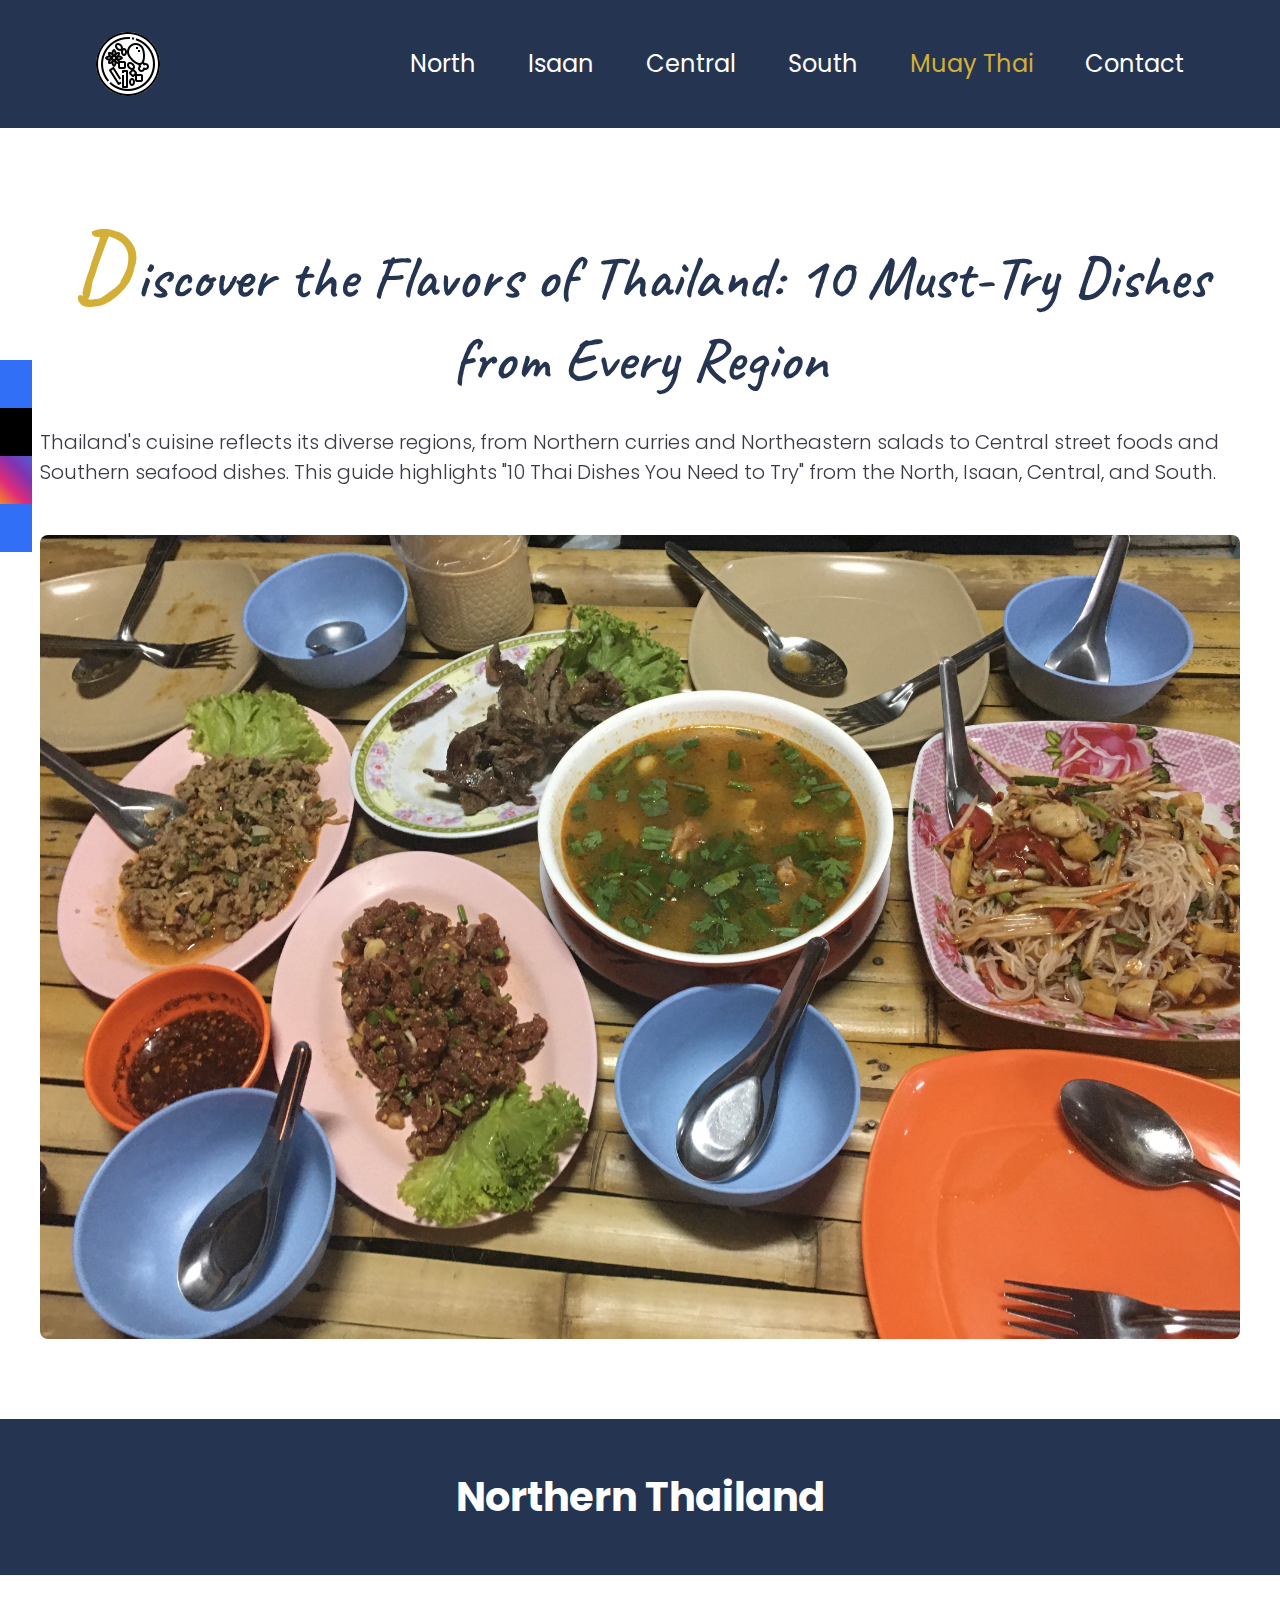
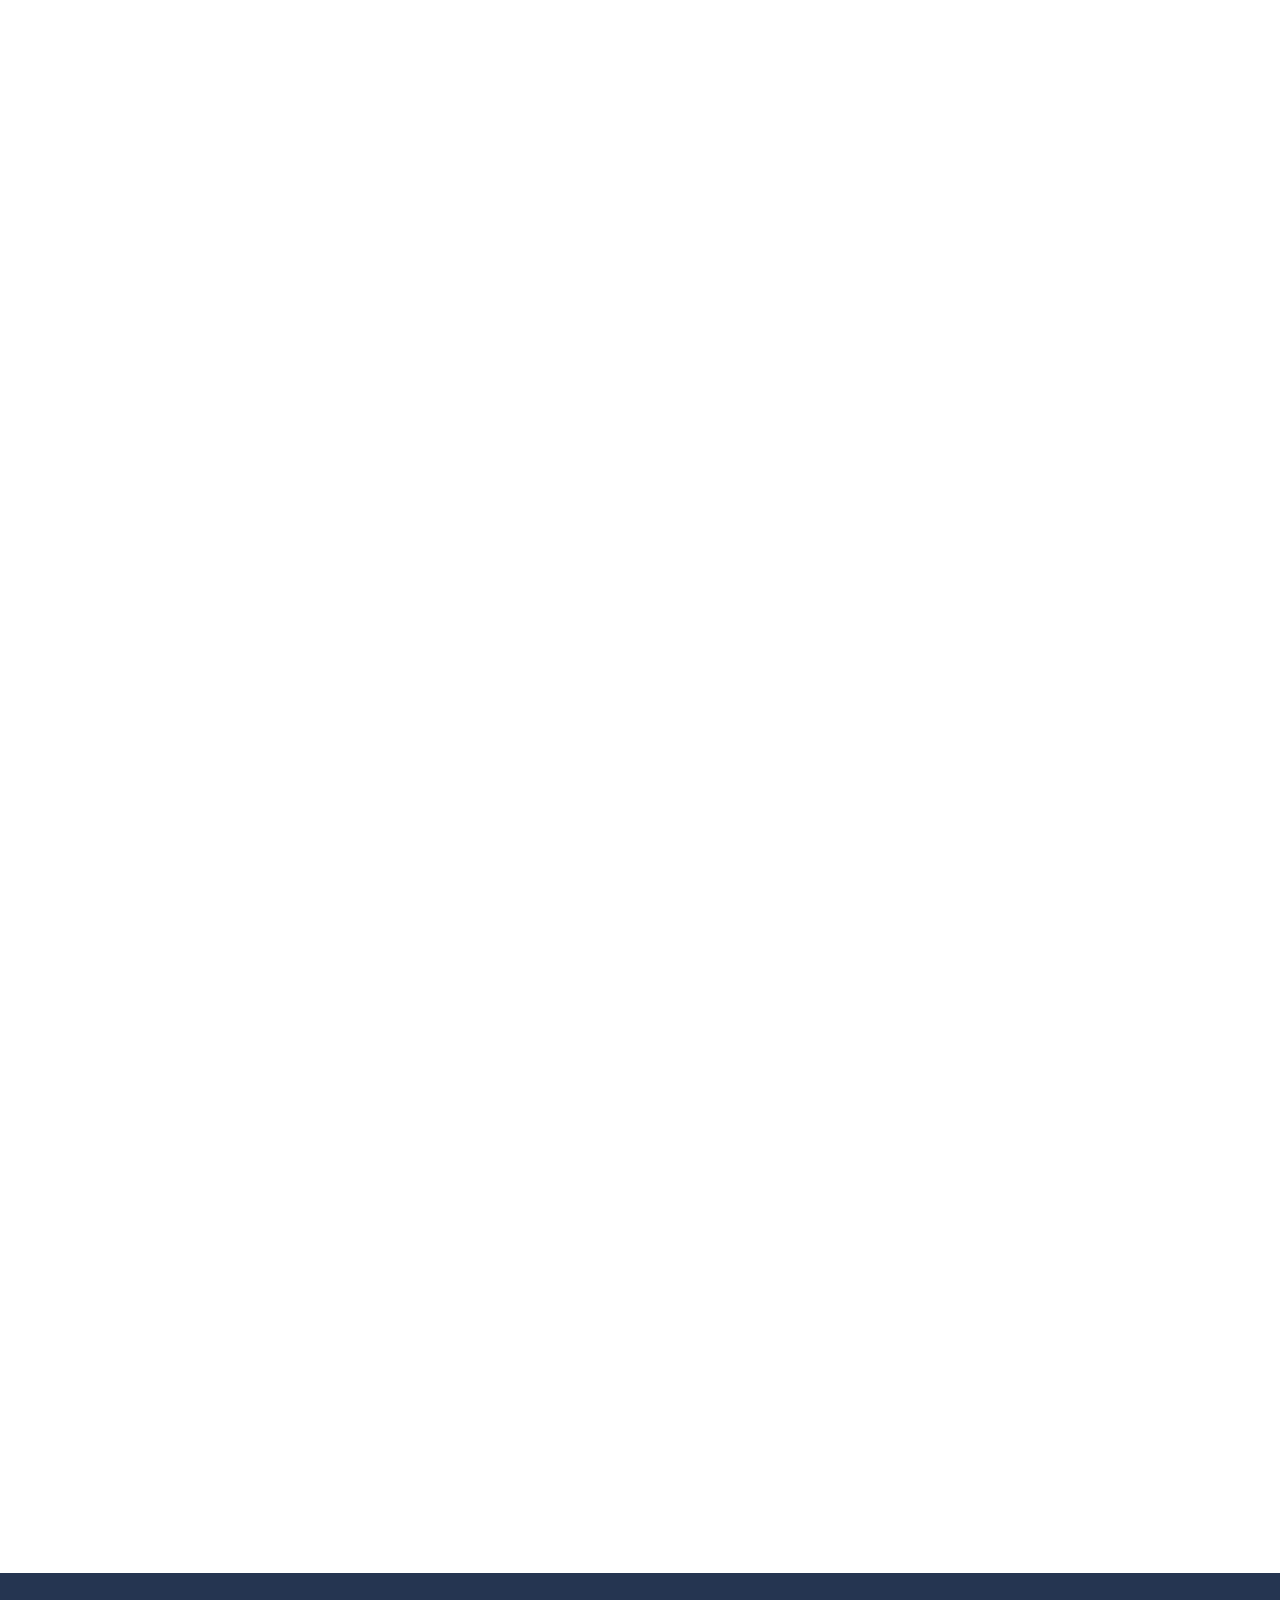
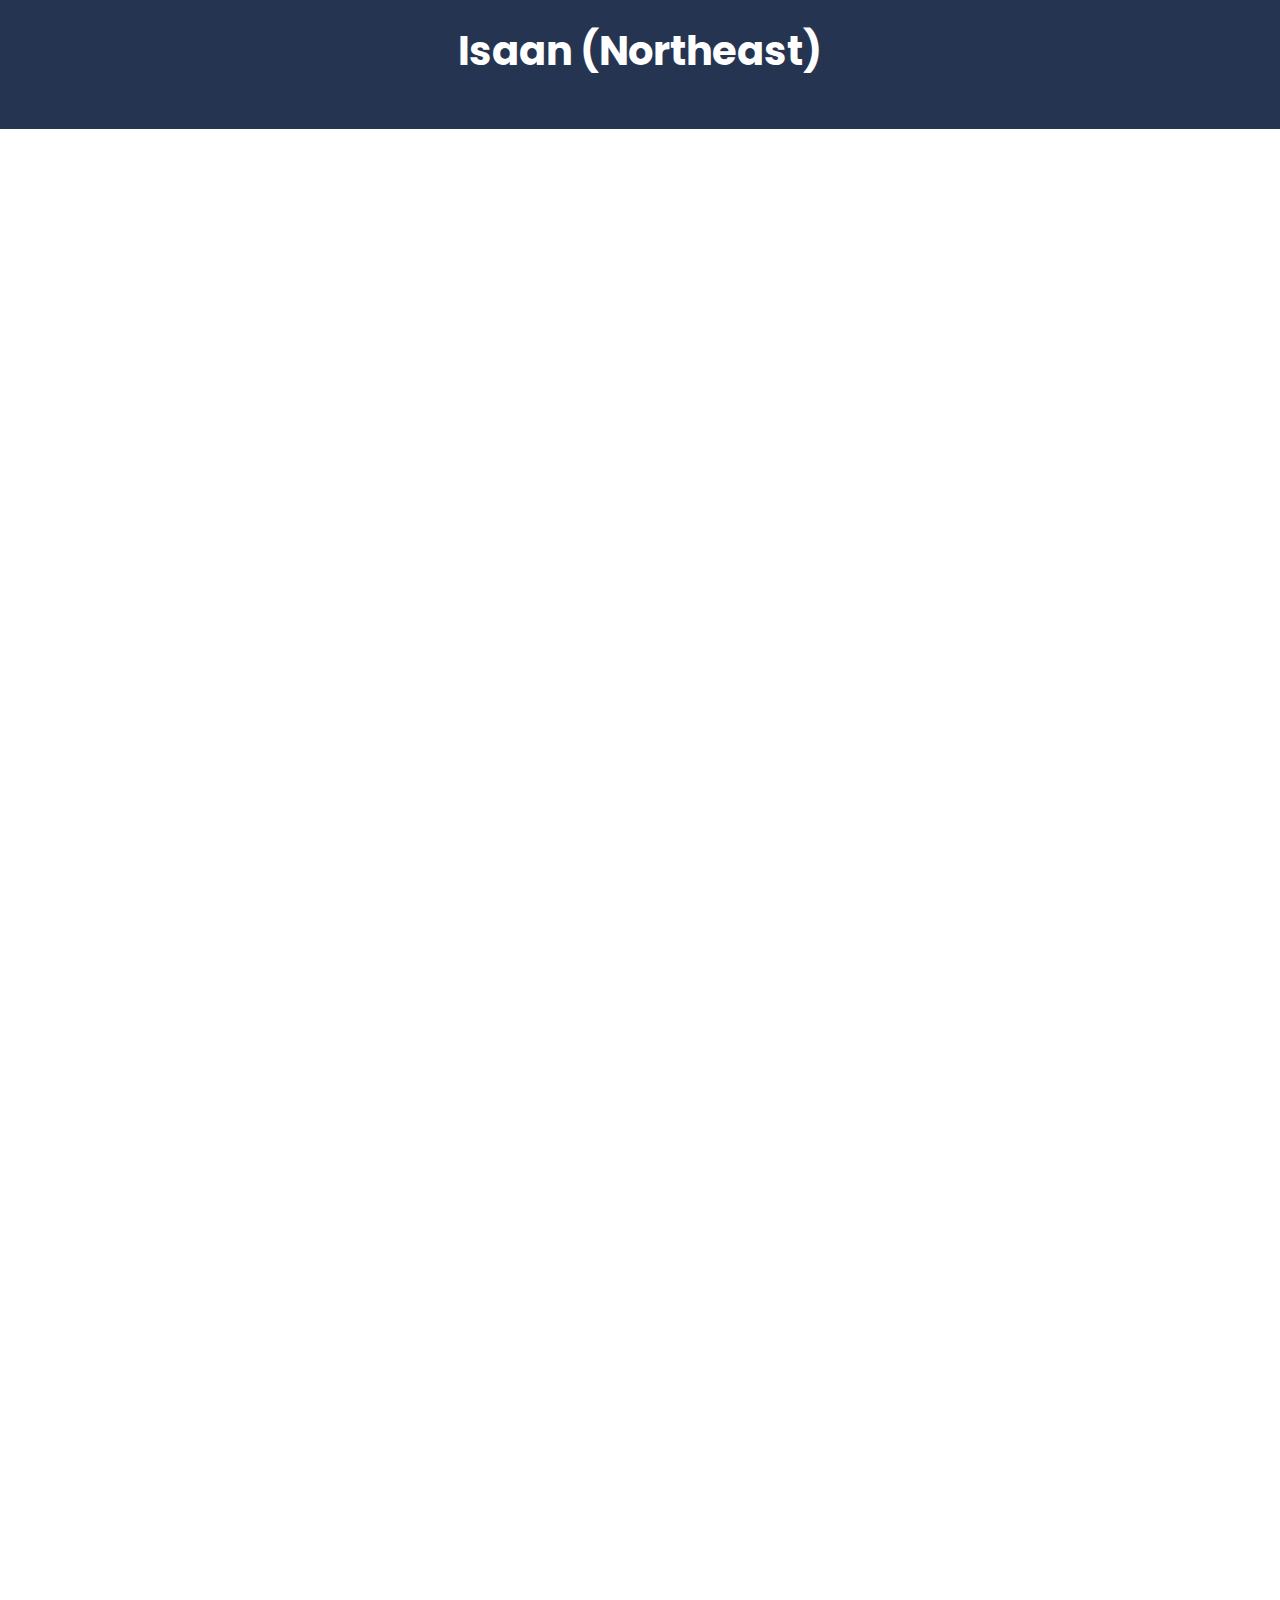
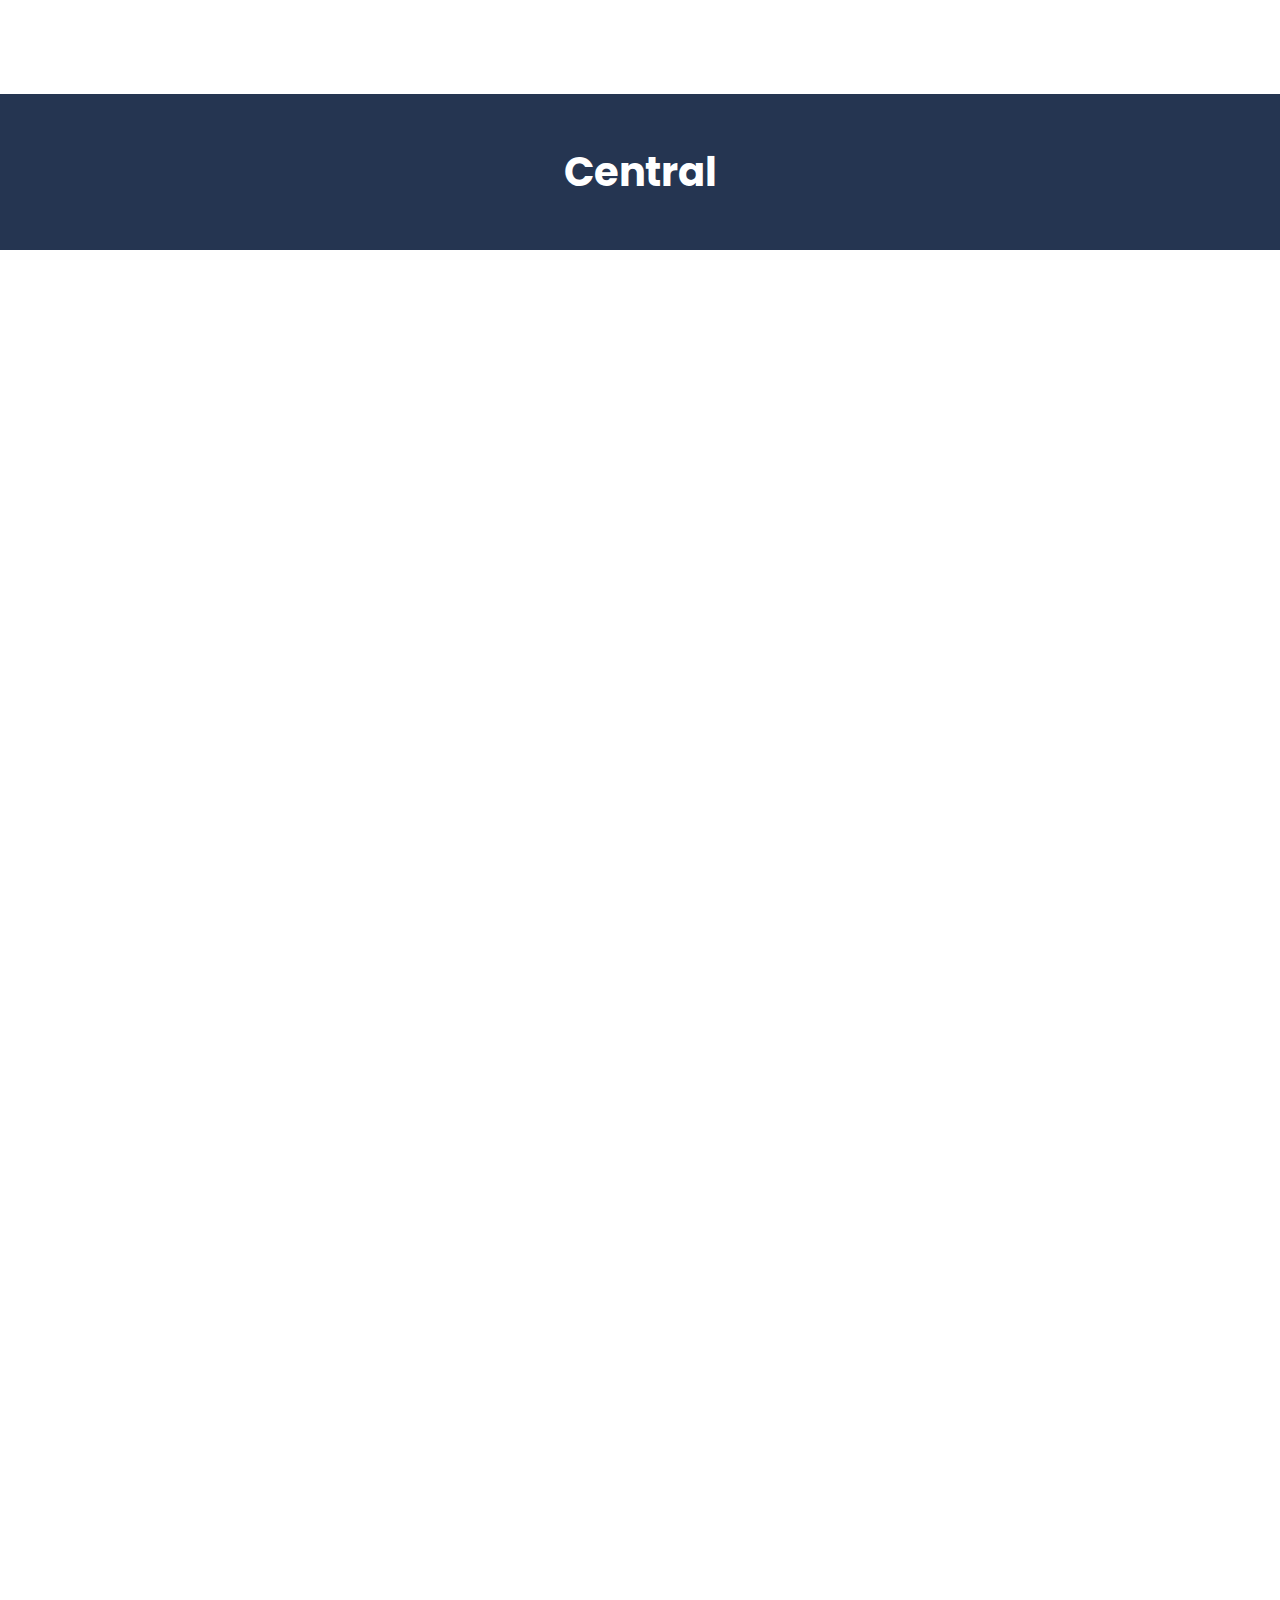
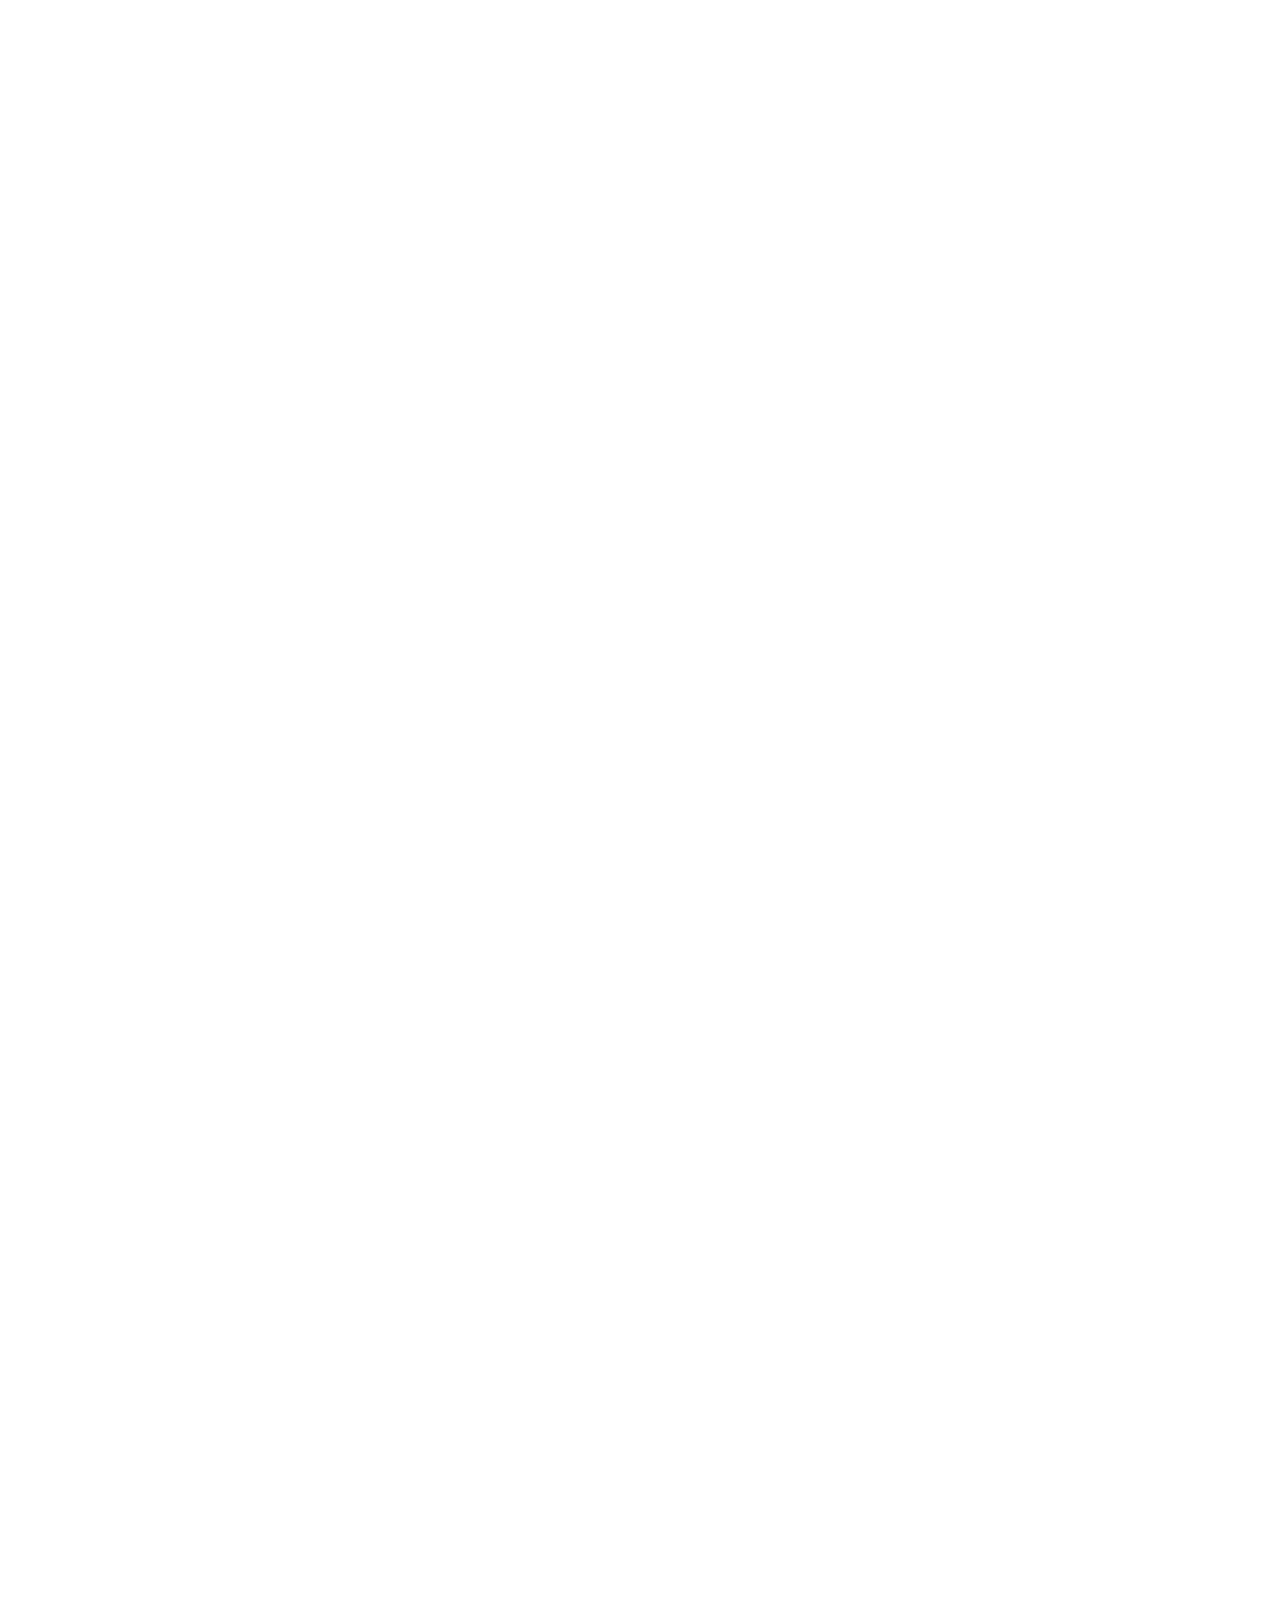
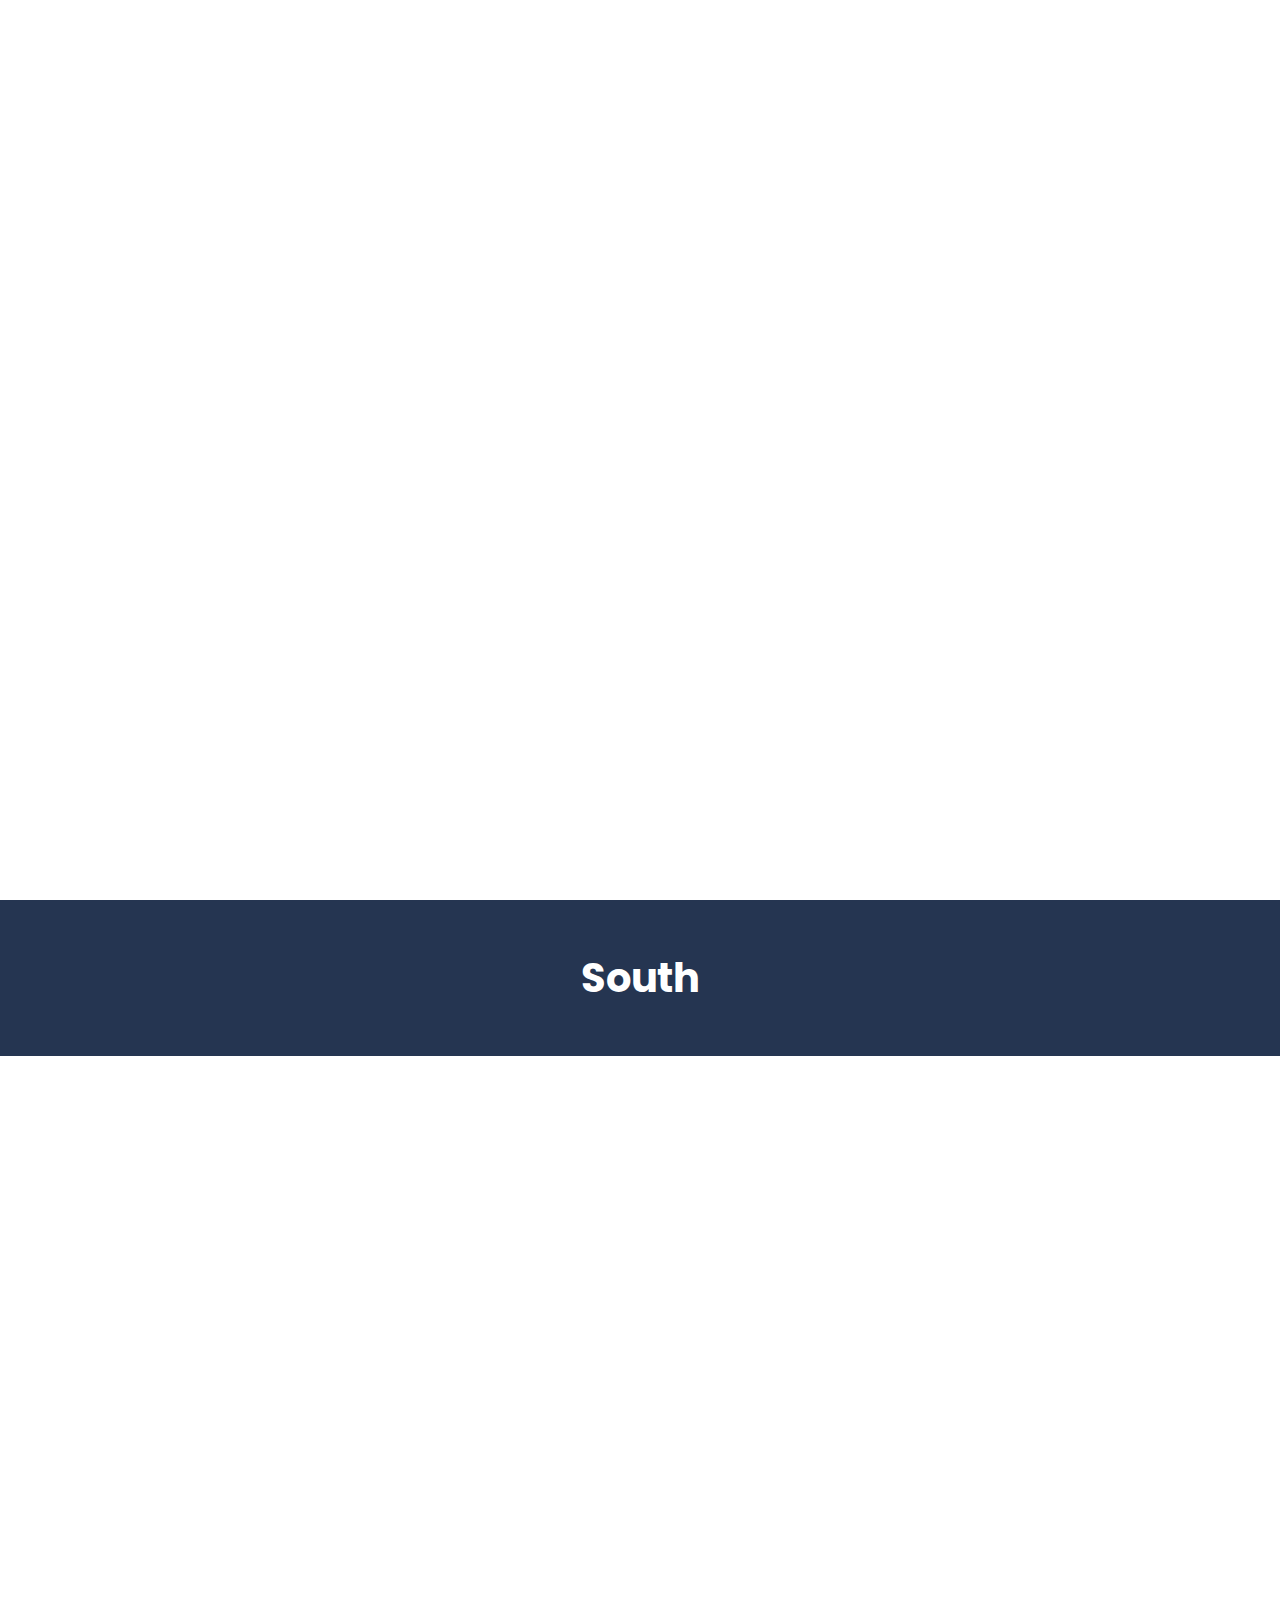
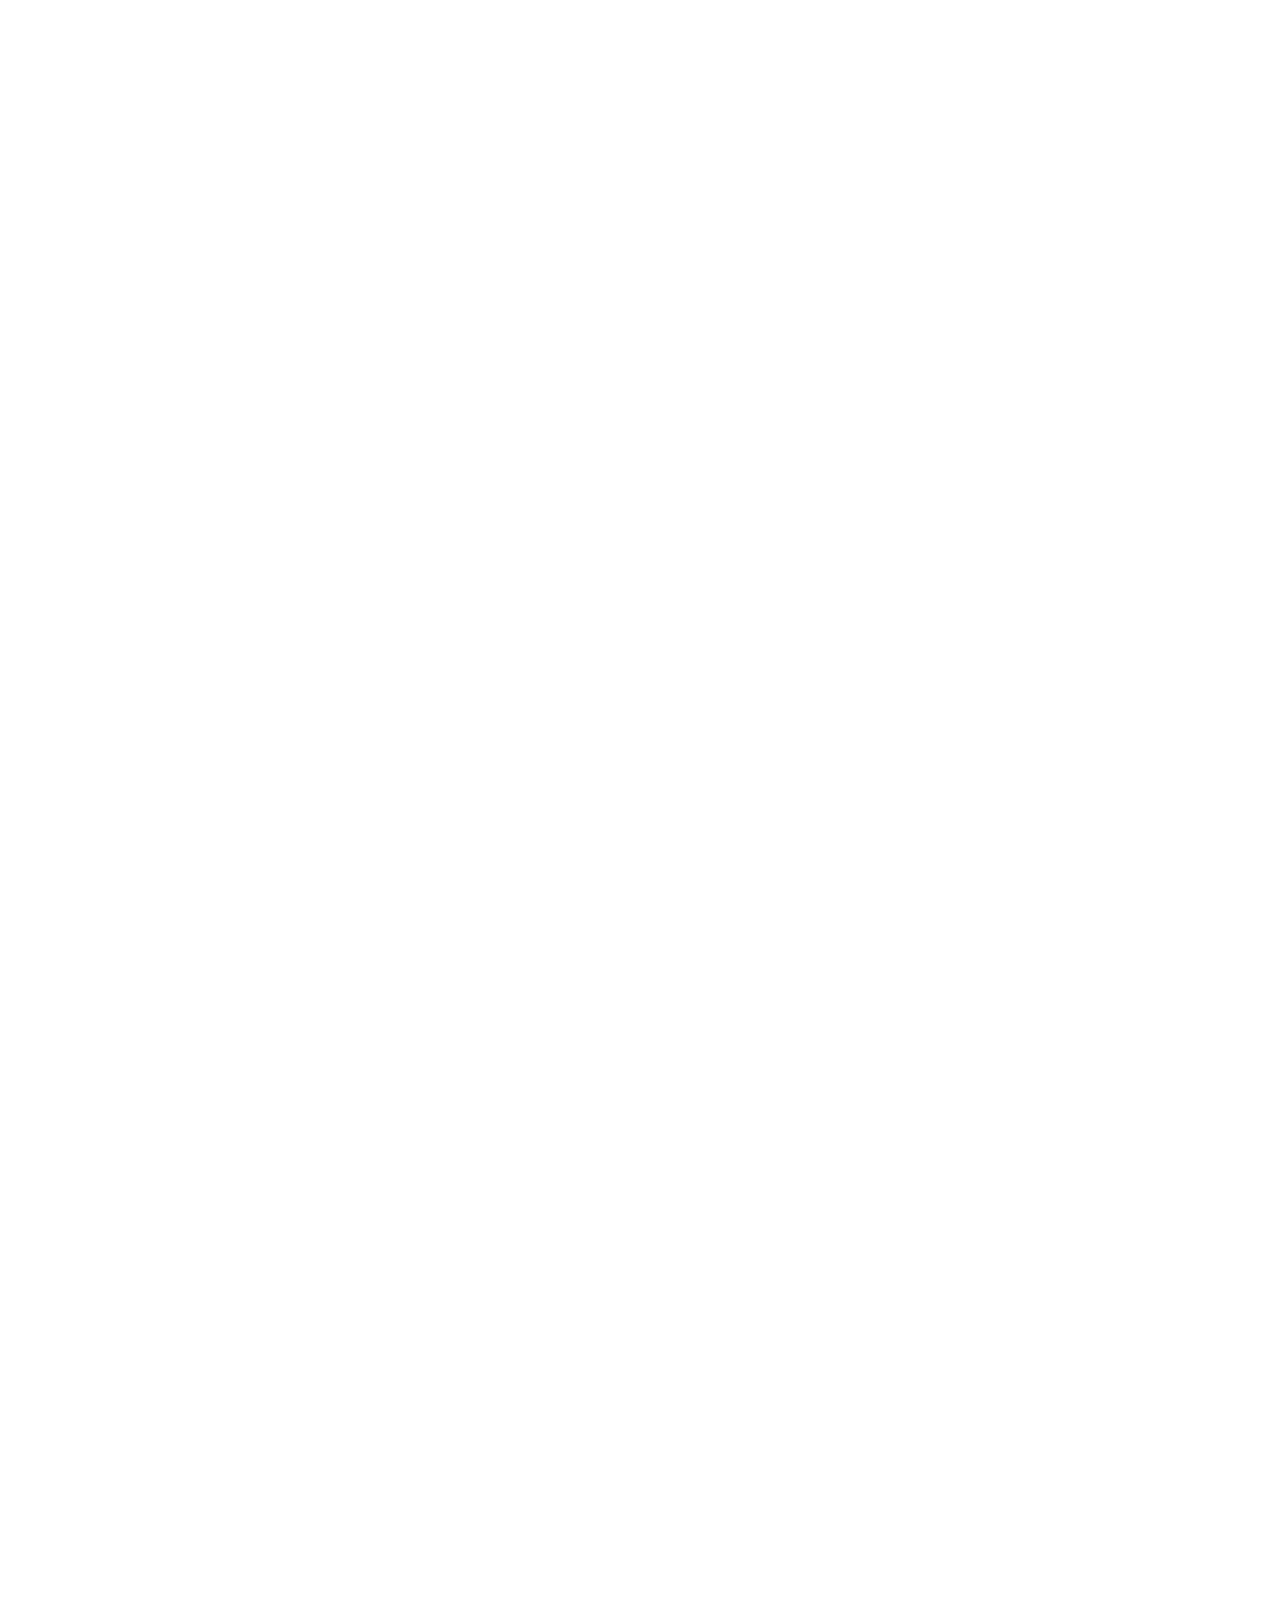
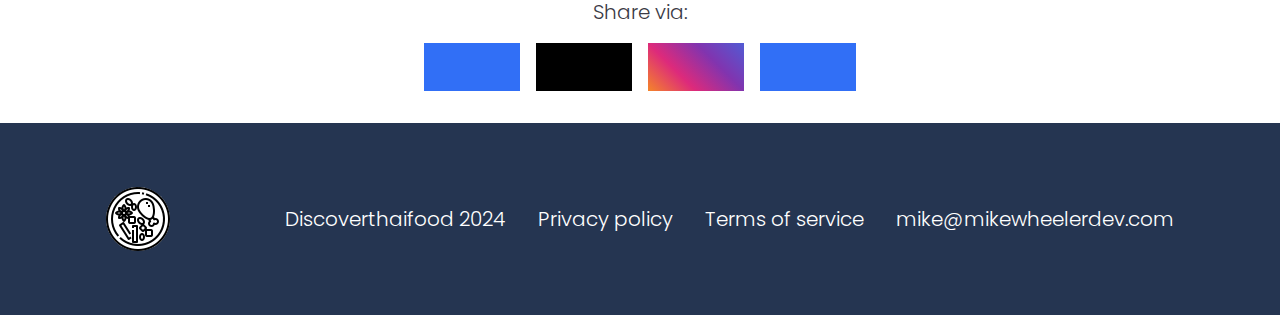
==== commit 5683500d: "updated contact" ====
--- a/index.html
+++ b/index.html
@@ -45,6 +45,7 @@
             <li><a href="#central">Central</a></li>
             <li><a href="#south">South</a></li>
             <li><a href="https://muaythaiinphuket.com/">Muay Thai</a></li>
+            <li><a href="https://mikewheelerdev.com/contact.html">Contact</a></li>
           </ul>
         </div>
         <div class="mobile__nav">
@@ -426,7 +427,7 @@
             <p>Discoverthaifood 2024</p>
             <p>Privacy policy</p>
             <p>Terms of service</p>
-            <p>mwheeler2244@yahoo.com</p>
+            <p>mike@mikewheelerdev.com</p>
           </div>
         </div>
       </footer>
--- a/style.css
+++ b/style.css
@@ -324,6 +324,7 @@
 }
 .socials__share-footer {
   display: flex;
+  flex-wrap: wrap;
   justify-content: center;
   gap: 1rem;
   padding-top: 1rem;
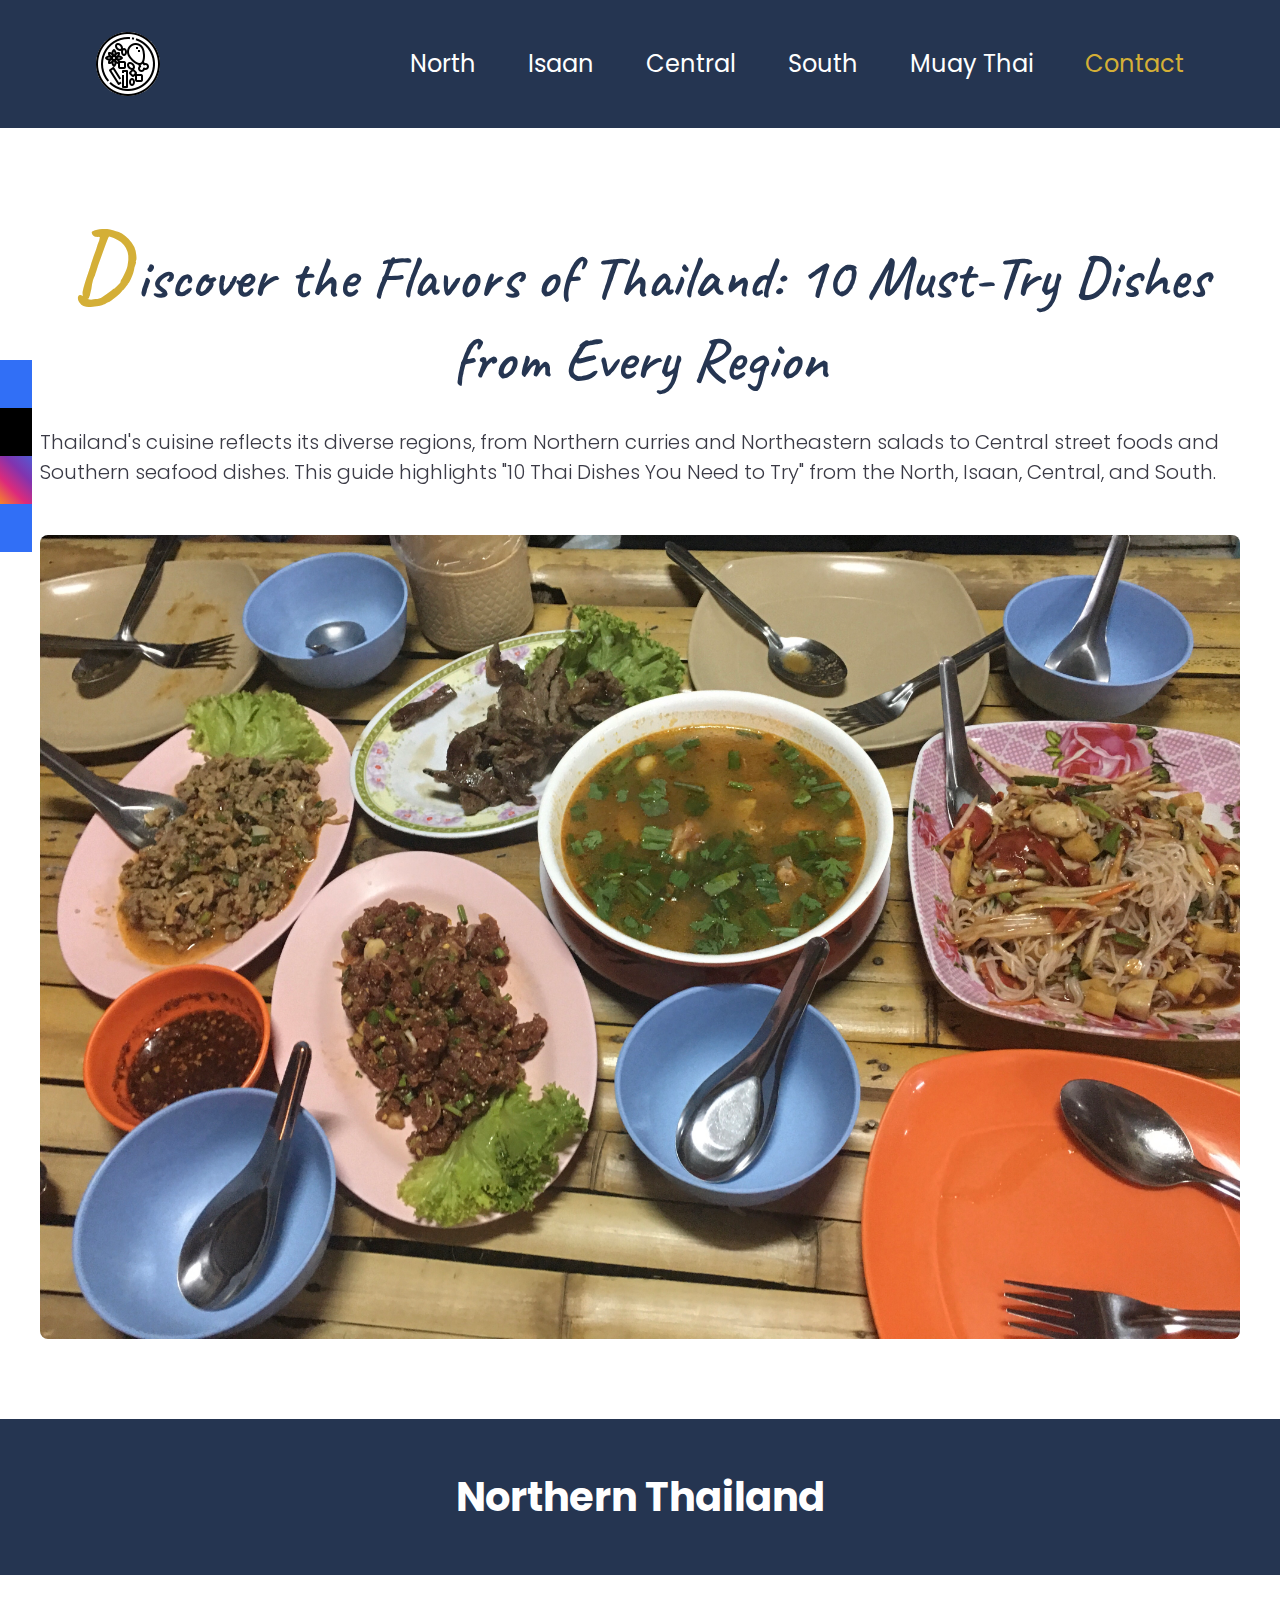
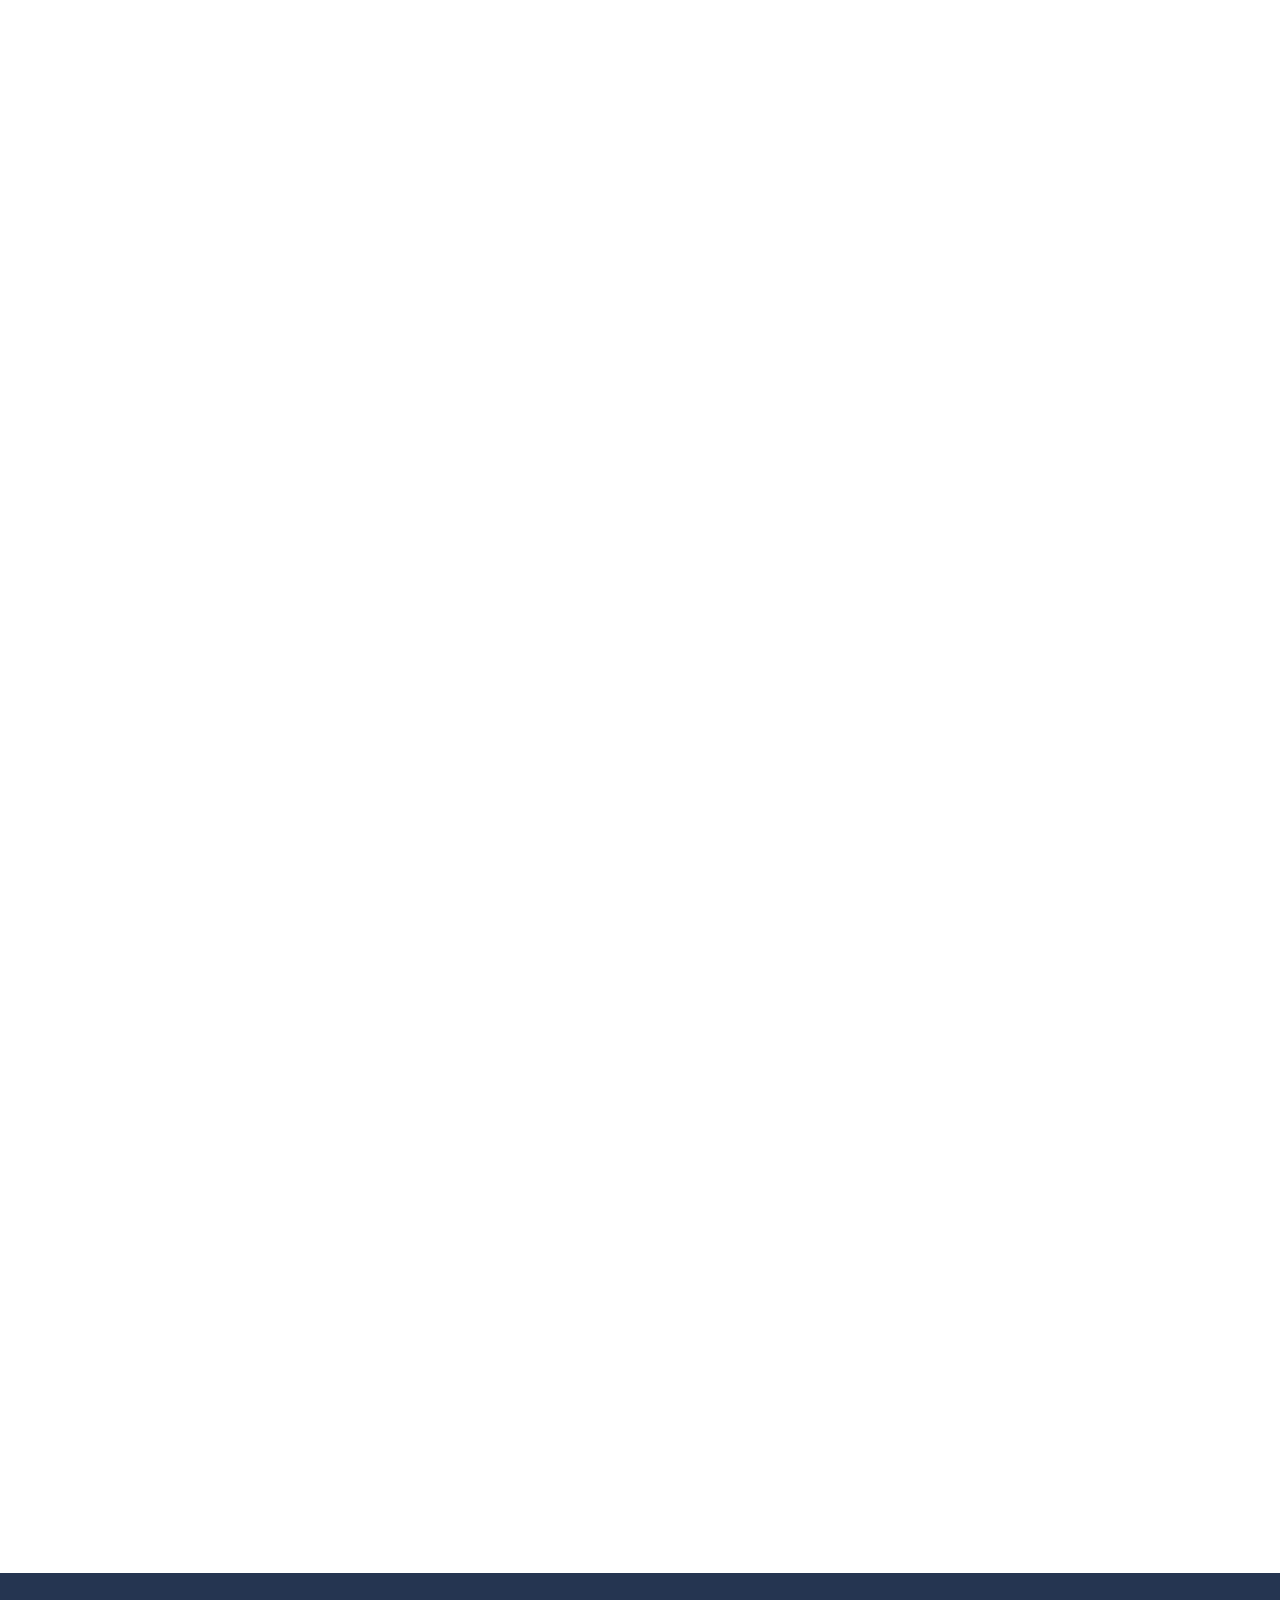
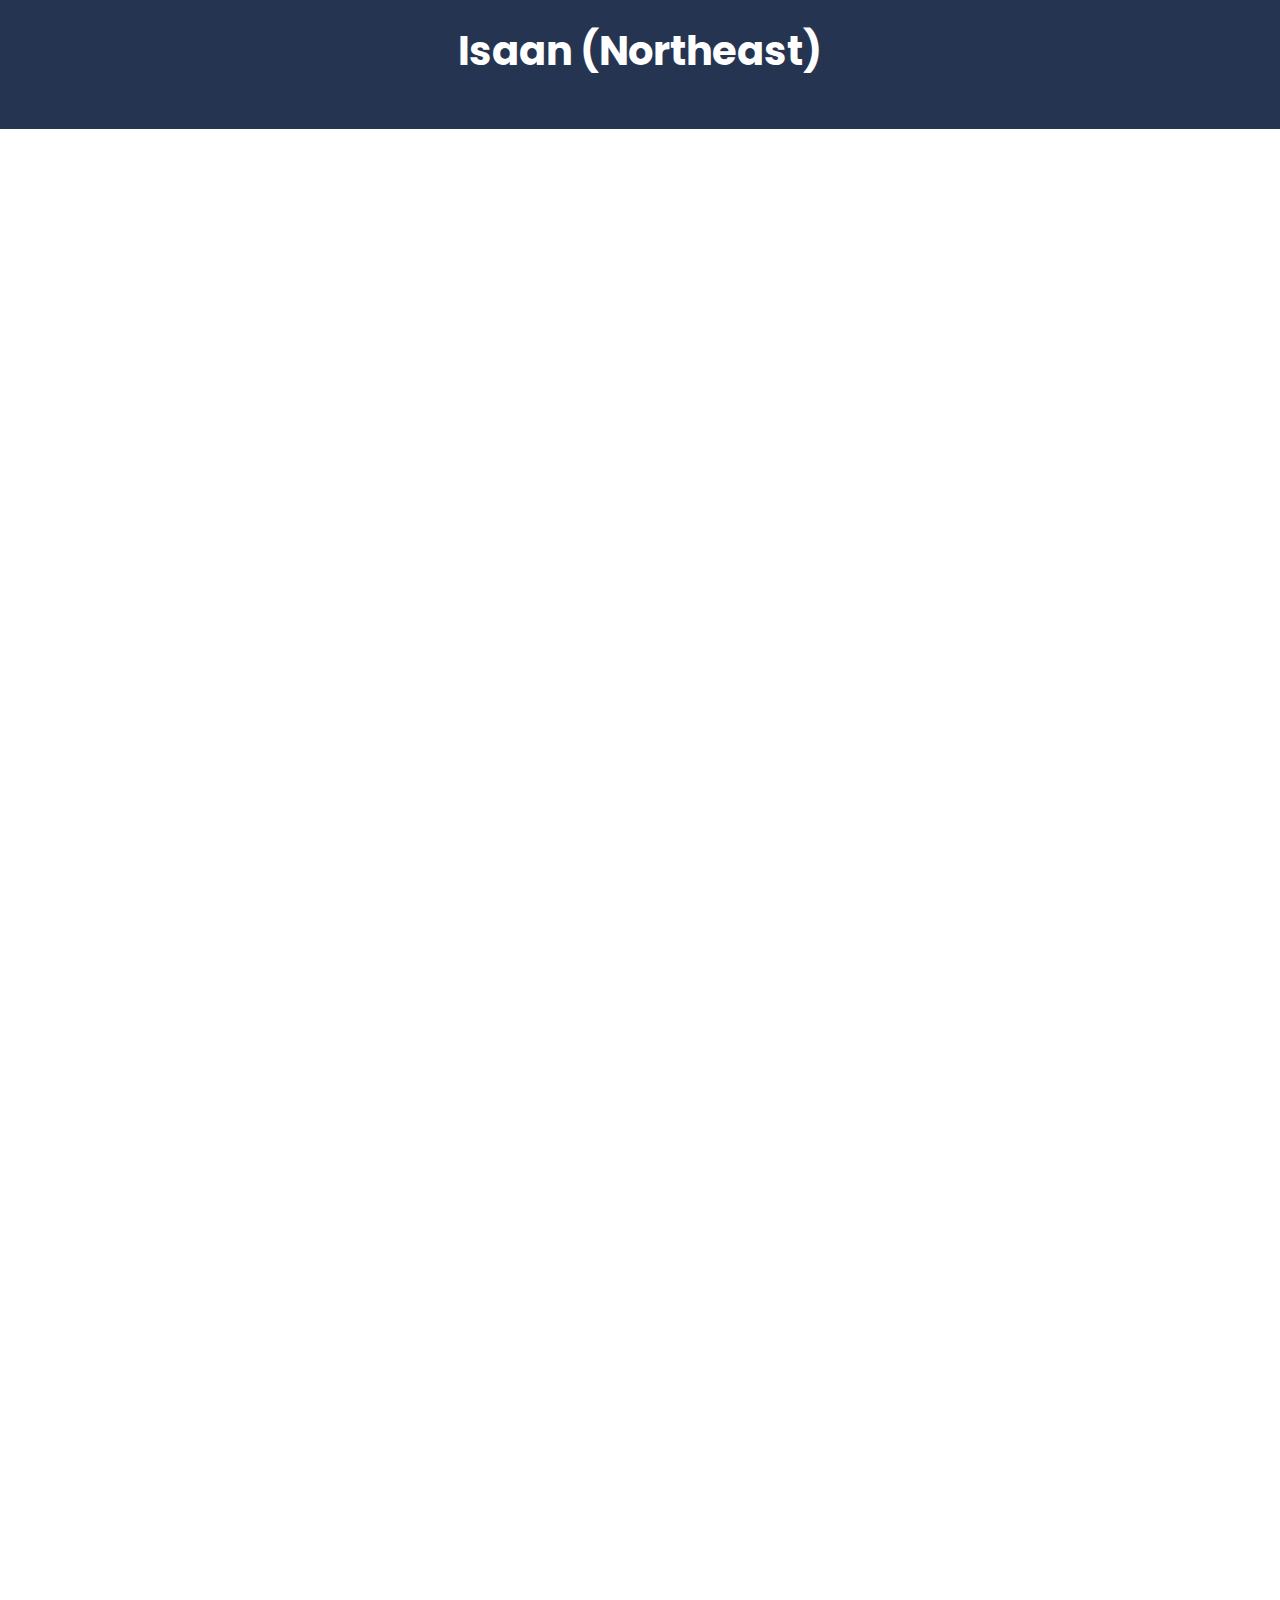
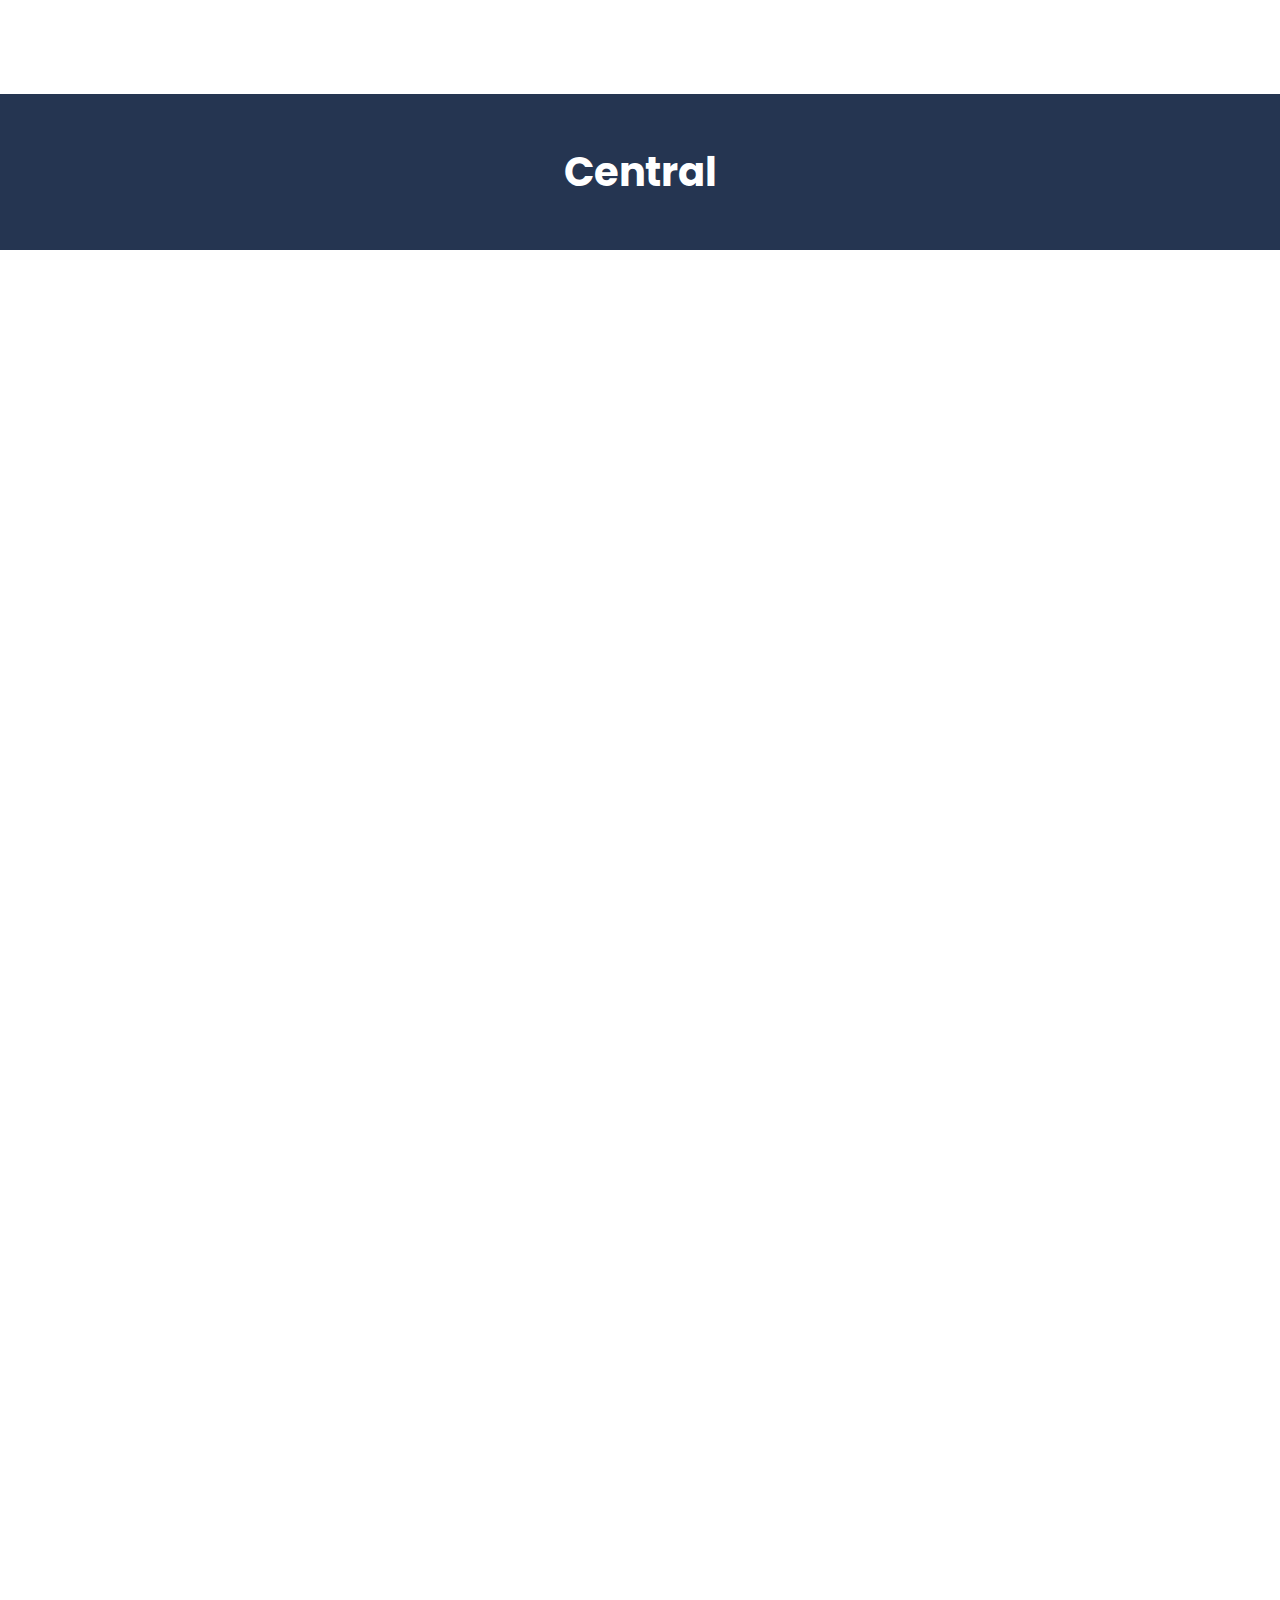
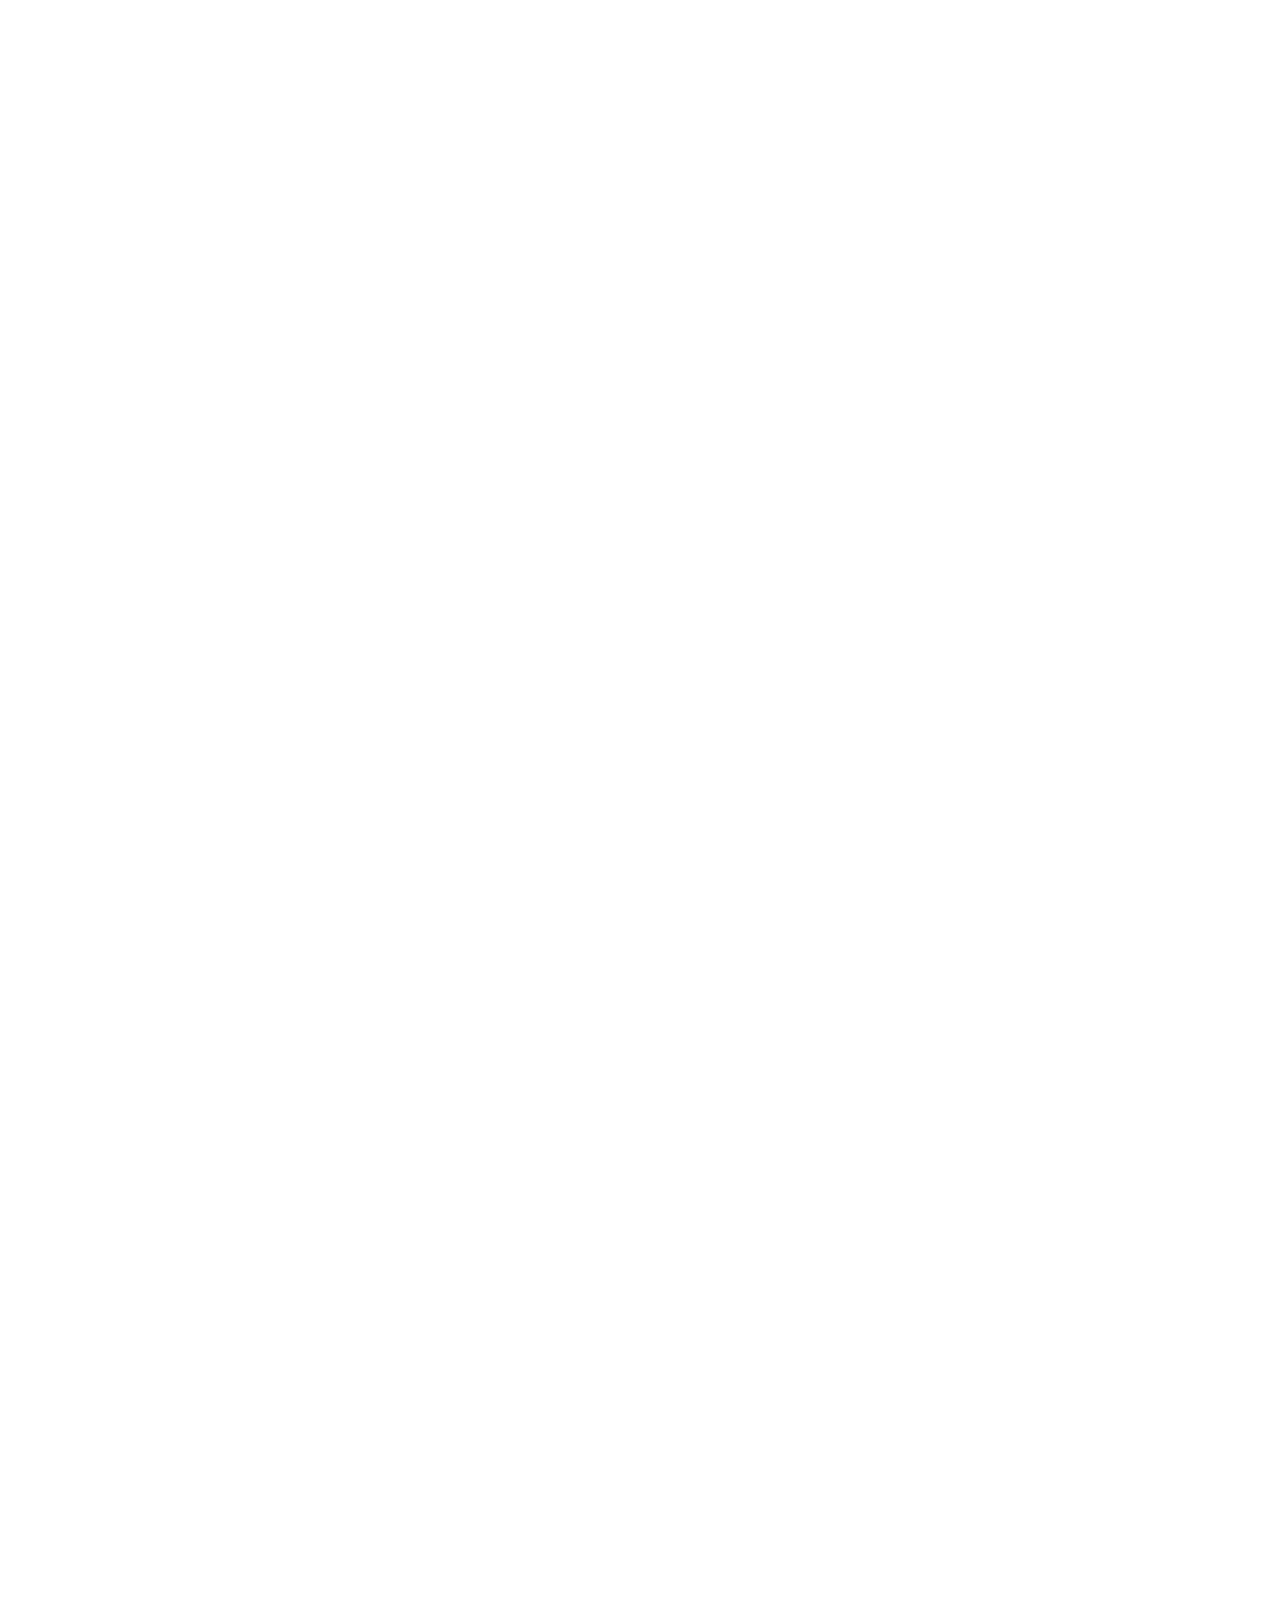
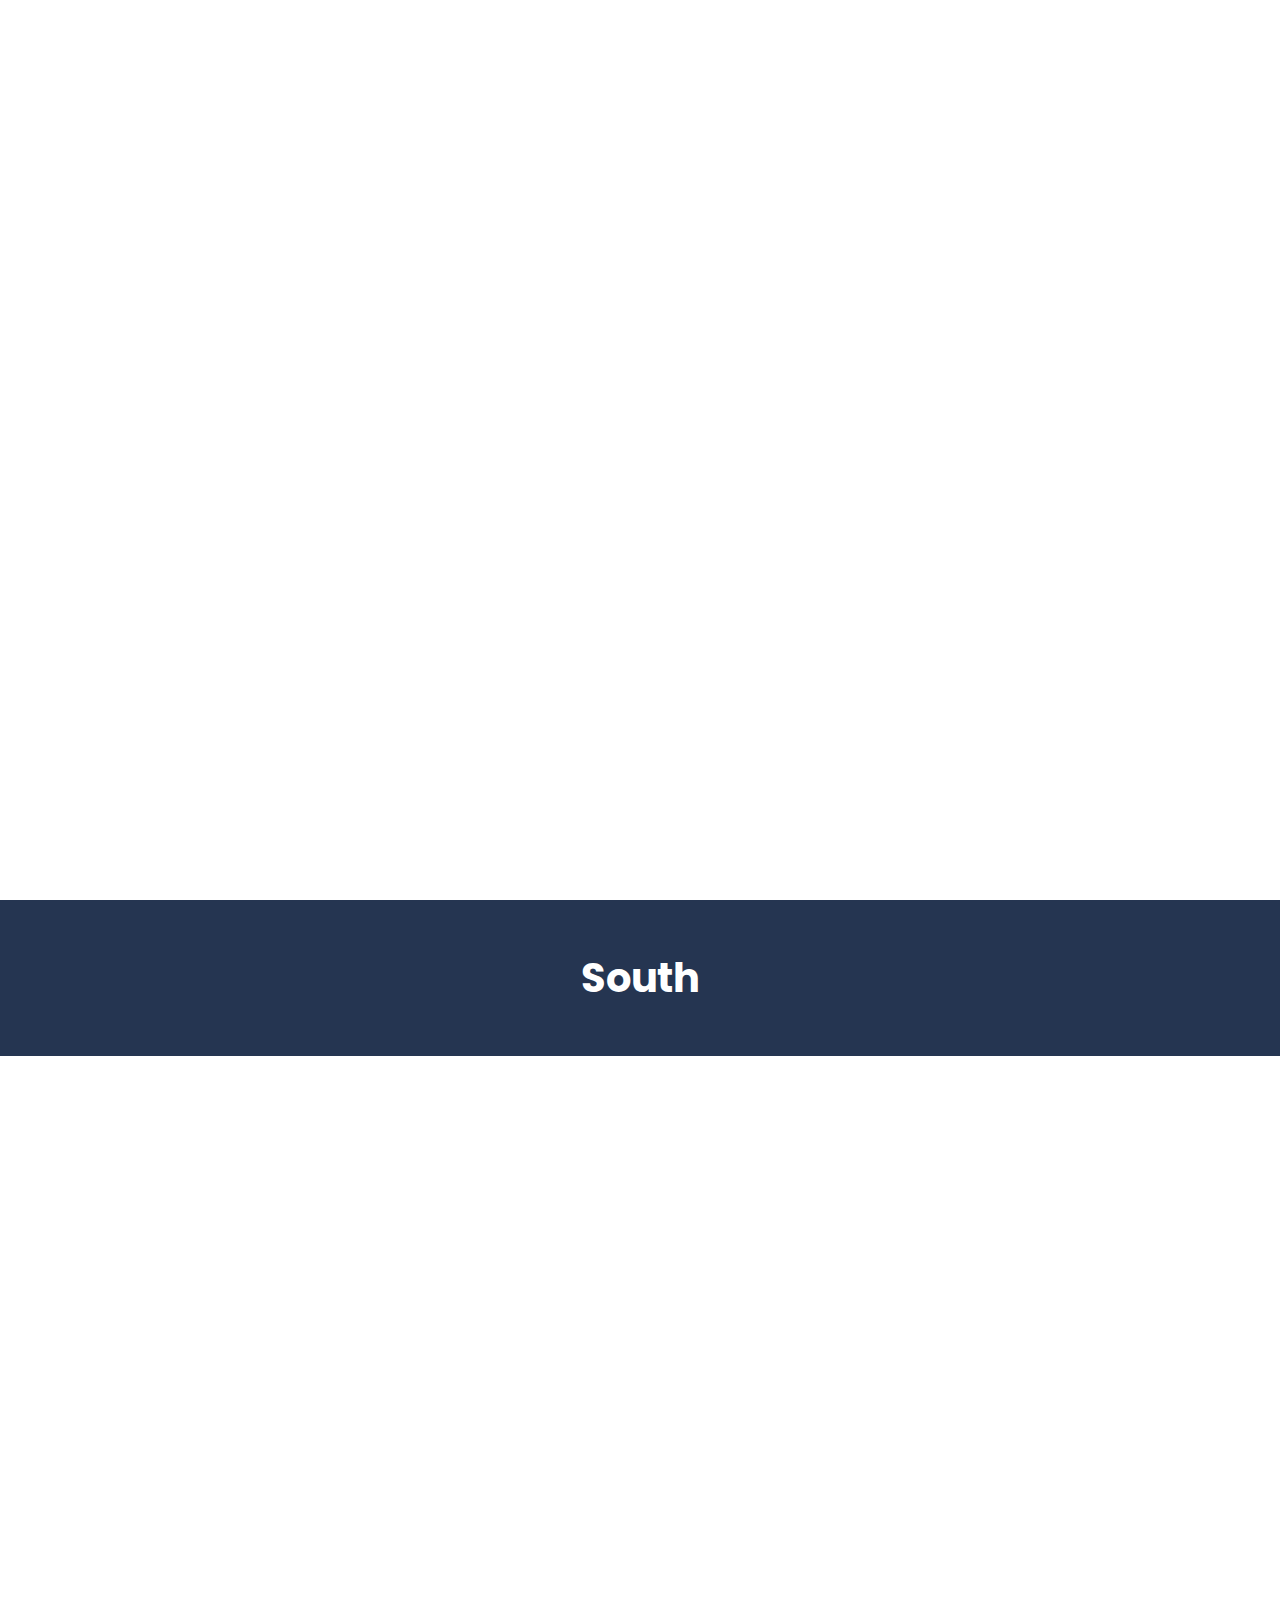
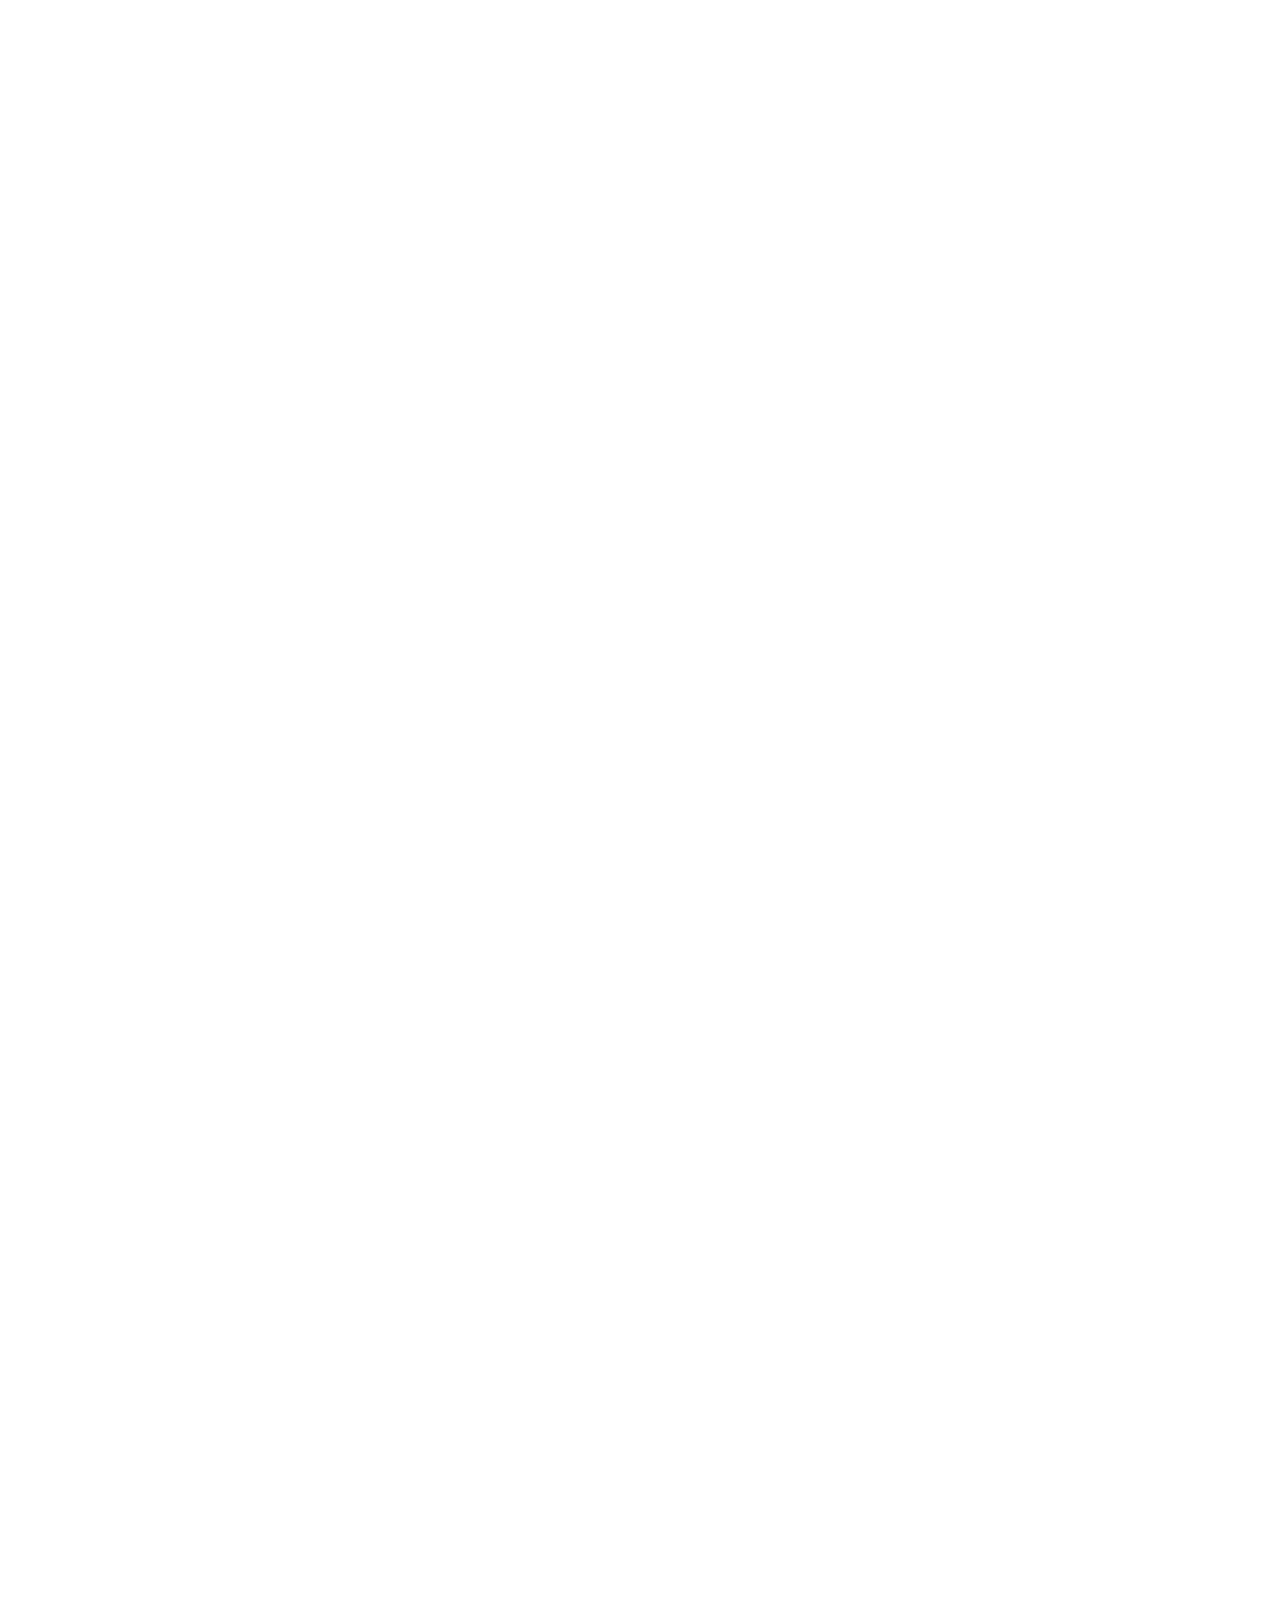
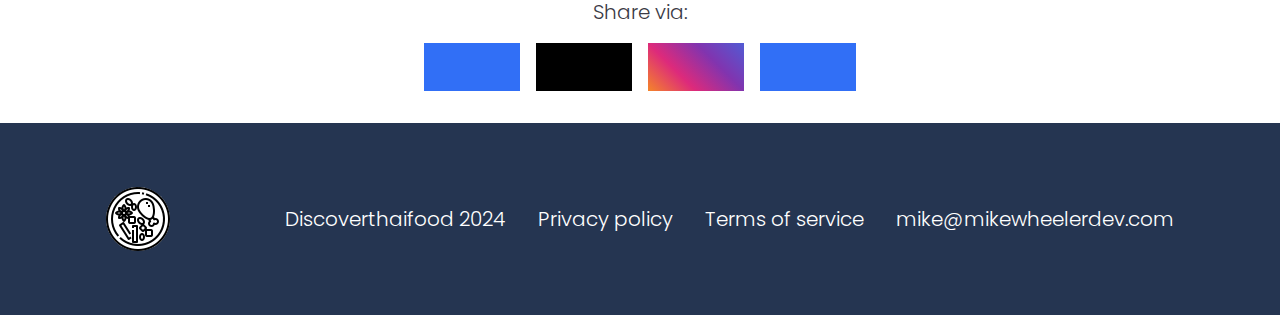
==== commit 966a9856: "added analytics" ====
--- a/index.html
+++ b/index.html
@@ -27,6 +27,15 @@
       rel="stylesheet"
     />
     <title>Discover Thai Food</title>
+    <!-- Google tag (gtag.js) -->
+<script async src="https://www.googletagmanager.com/gtag/js?id=G-DH3RD92GCE"></script>
+<script>
+  window.dataLayer = window.dataLayer || [];
+  function gtag(){dataLayer.push(arguments);}
+  gtag('js', new Date());
+
+  gtag('config', 'G-DH3RD92GCE');
+</script>
   </head>
   <body>
     <main>
--- a/style.css
+++ b/style.css
@@ -99,7 +99,7 @@
   list-style: none;
   transition: all 2s ease;
 }
-.nav__links > li:nth-child(5) a {
+.nav__links > li:nth-child(6) a {
   color: var(--buttonColor);
 }
 
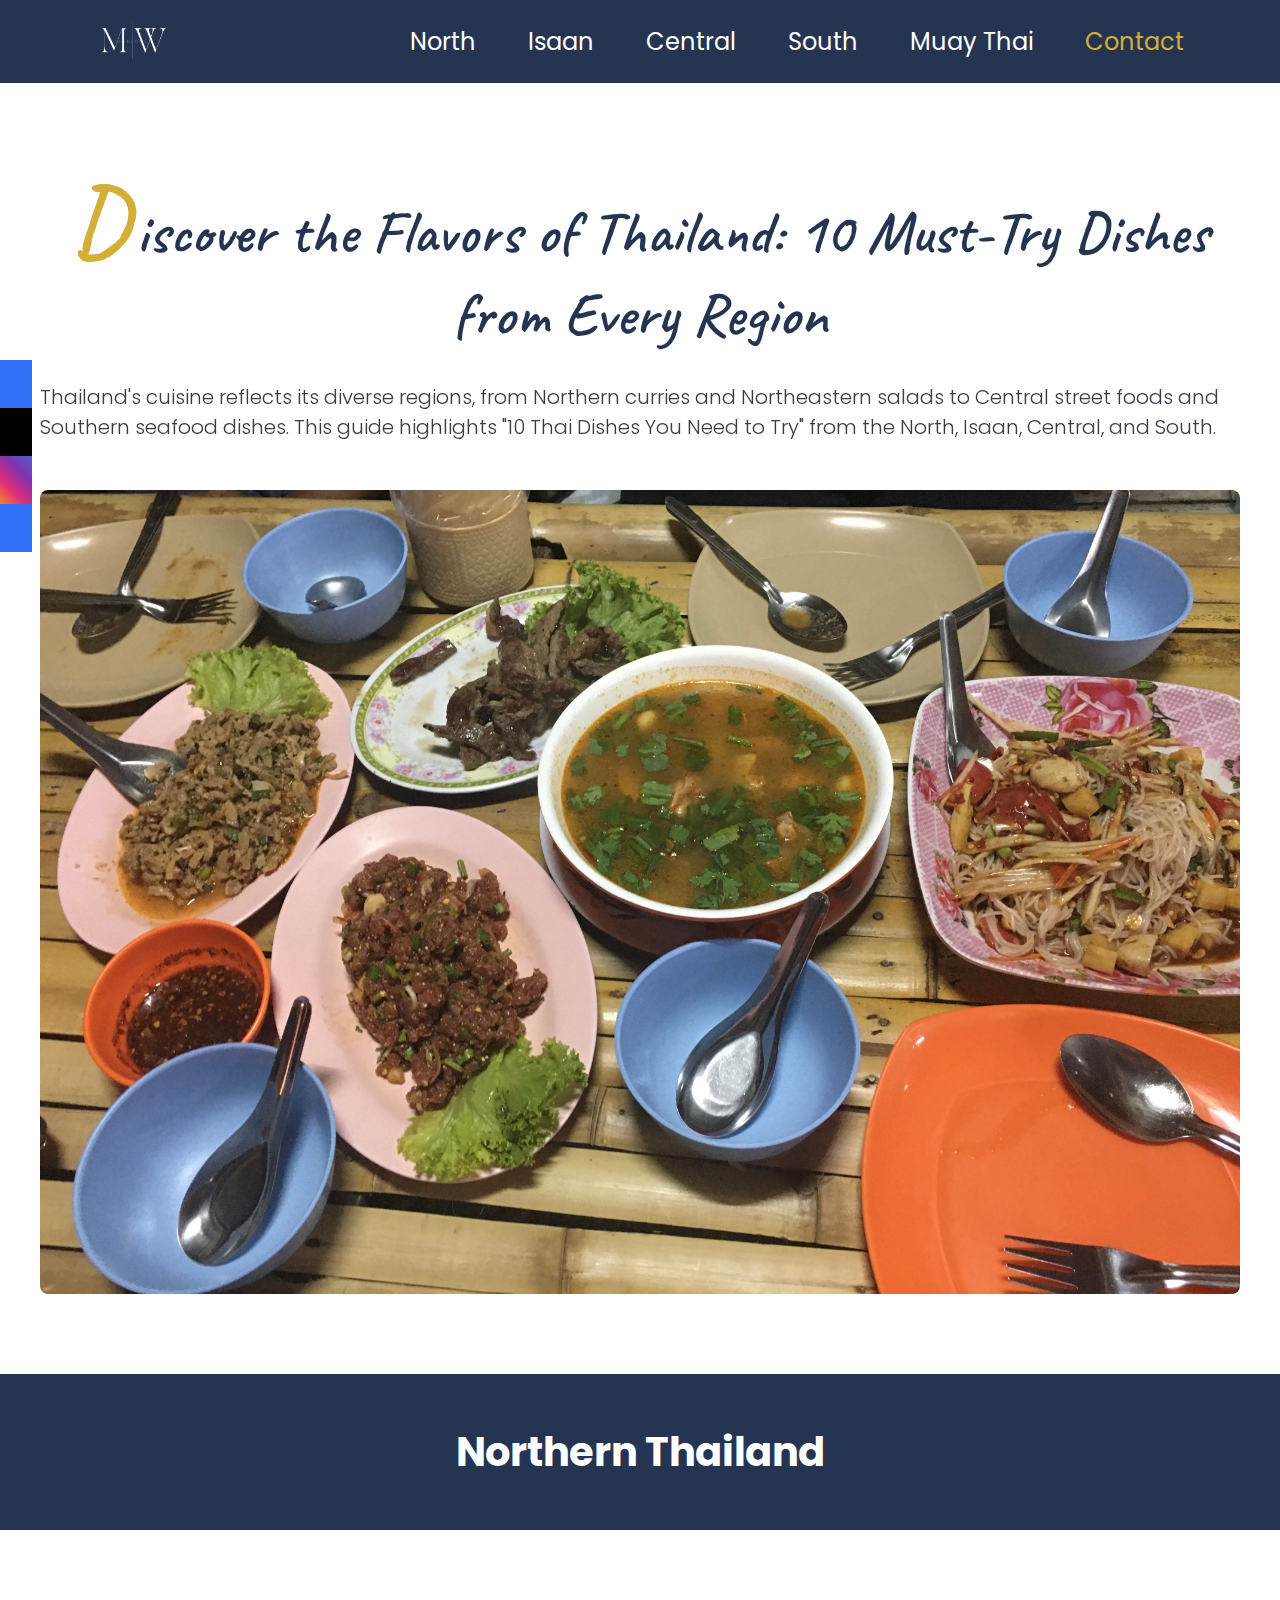
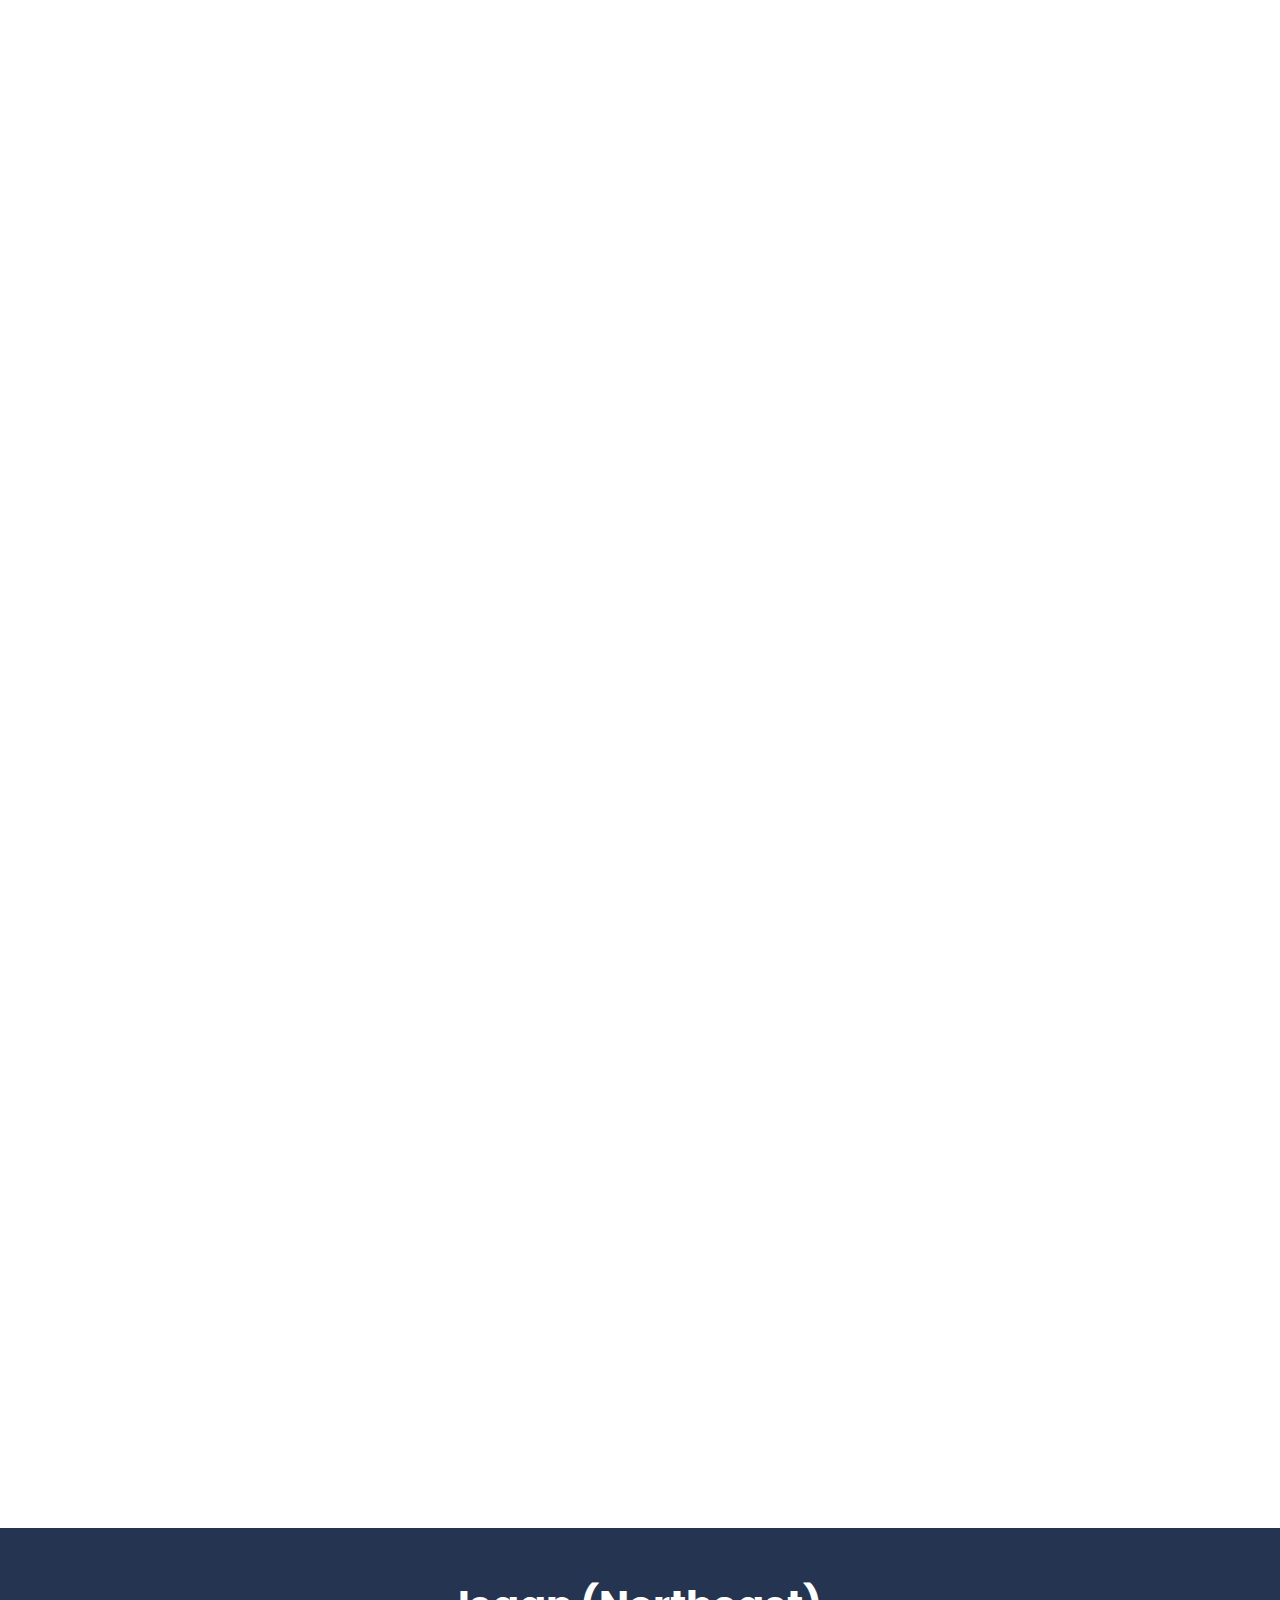
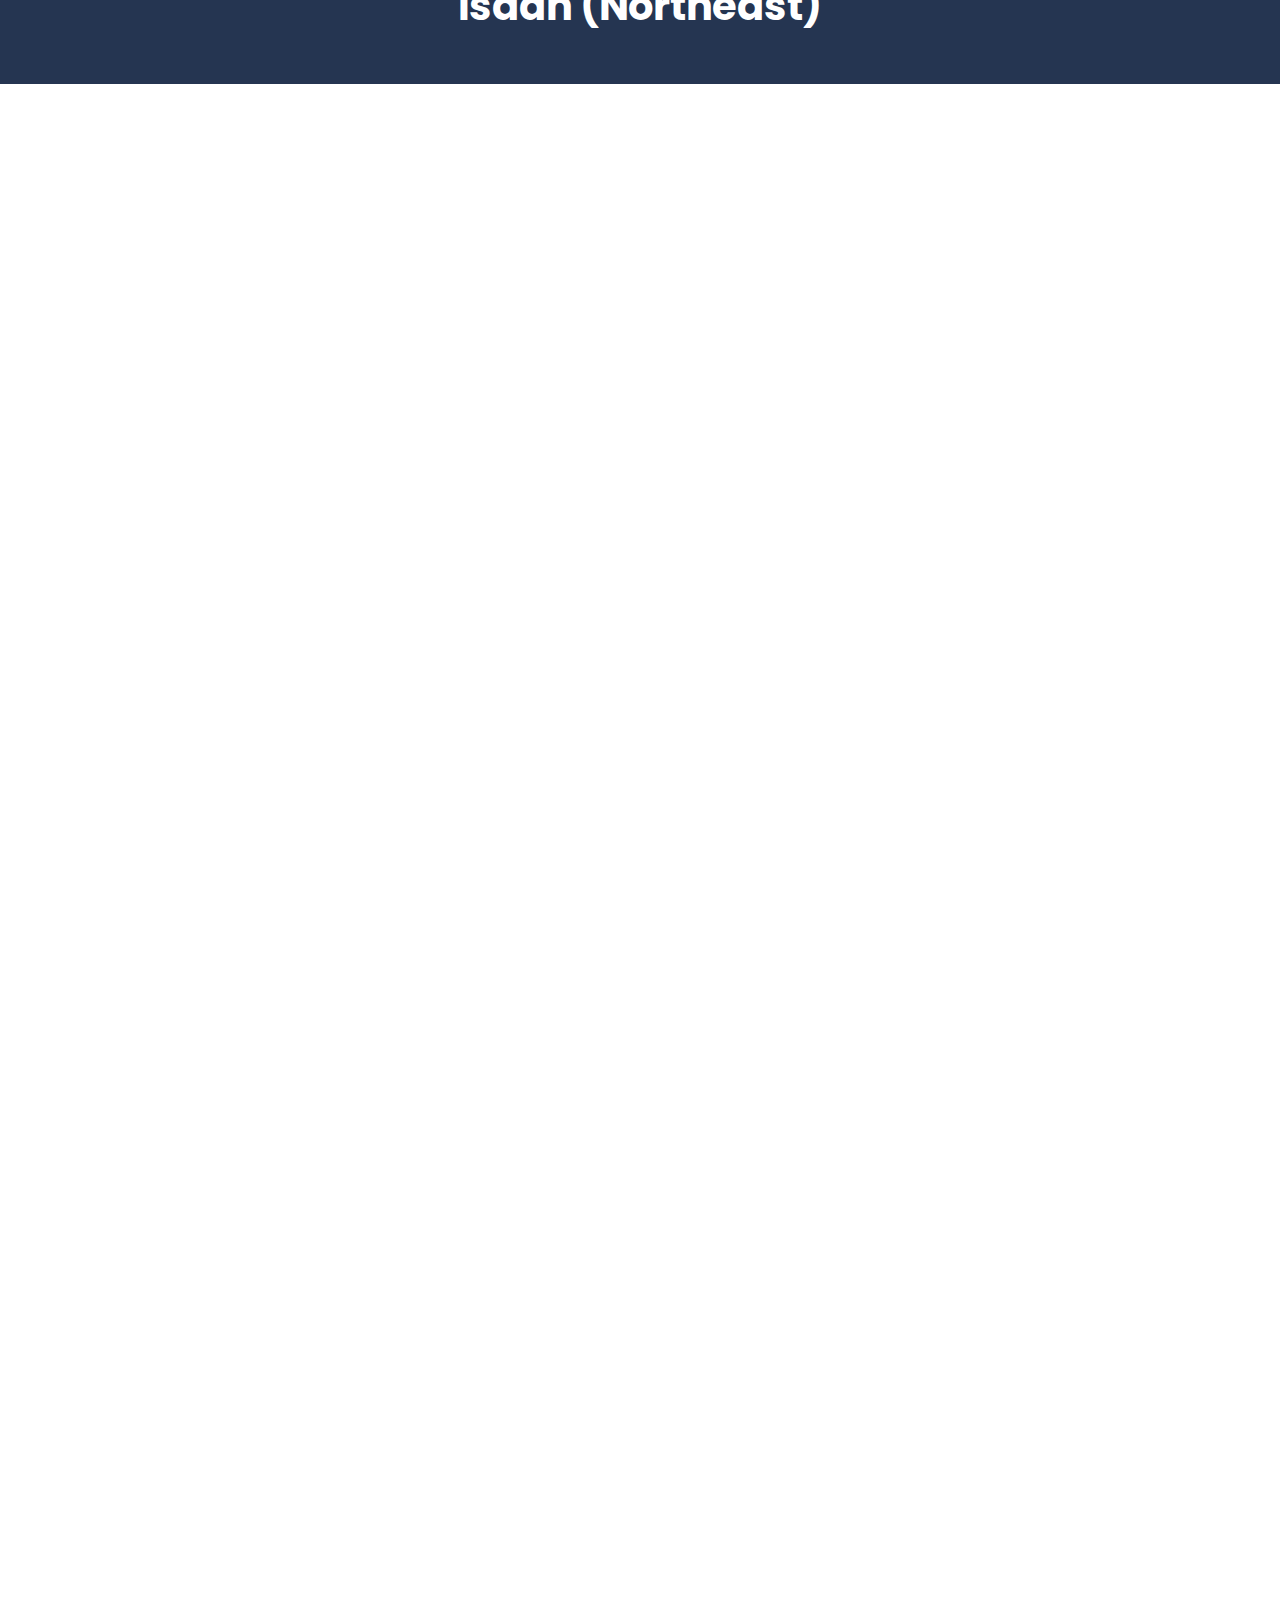
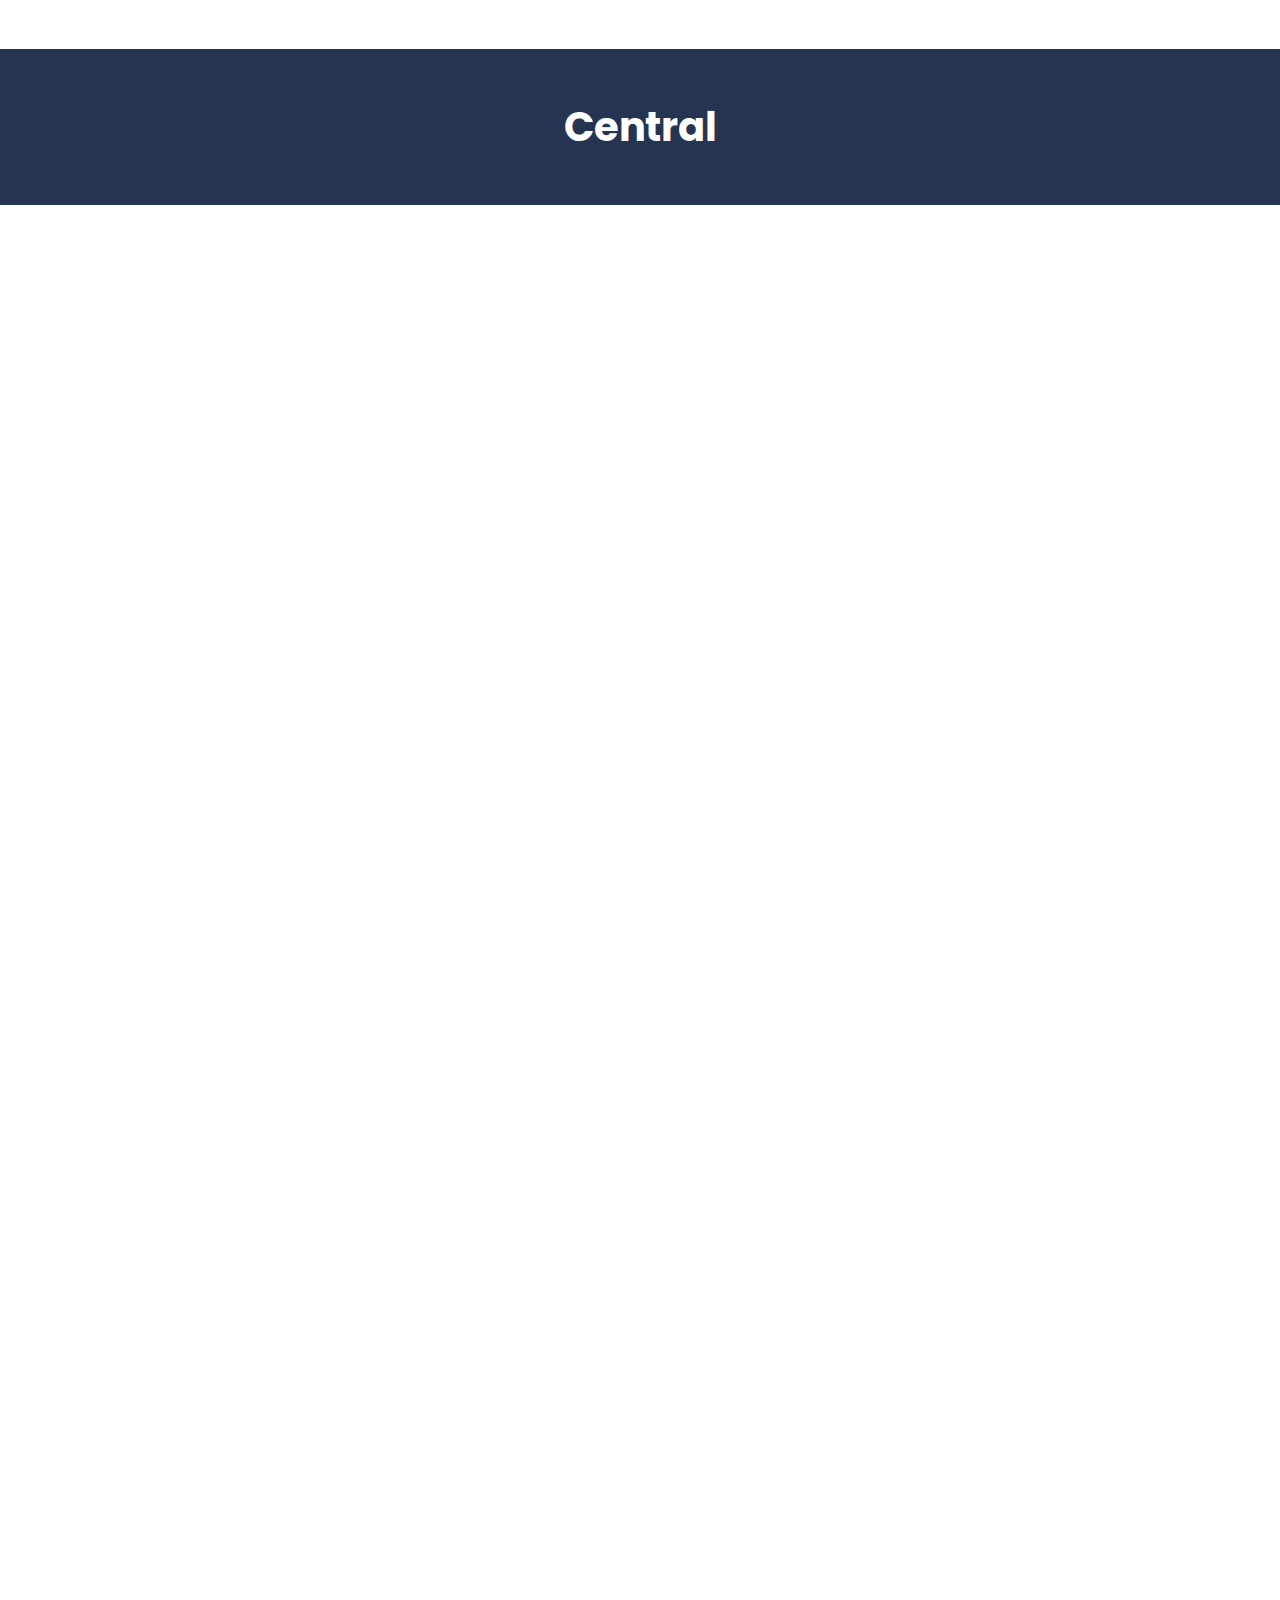
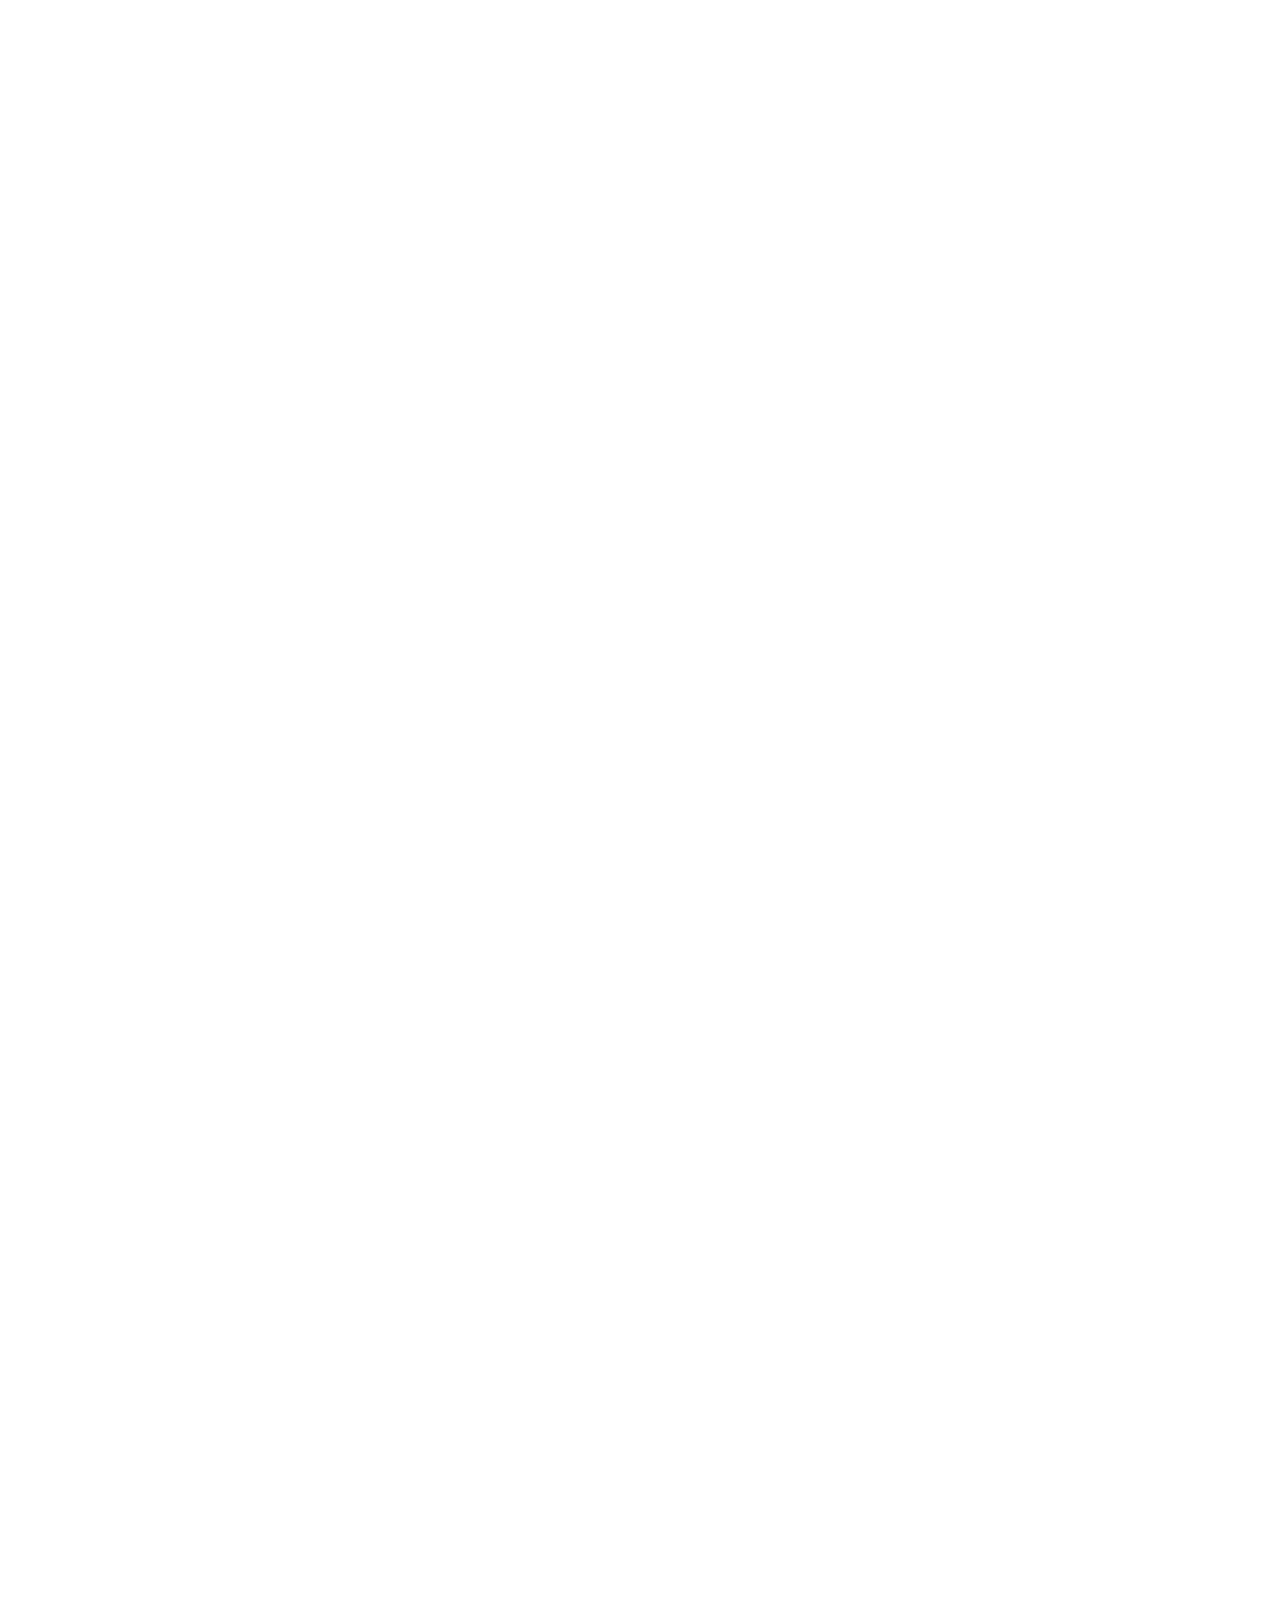
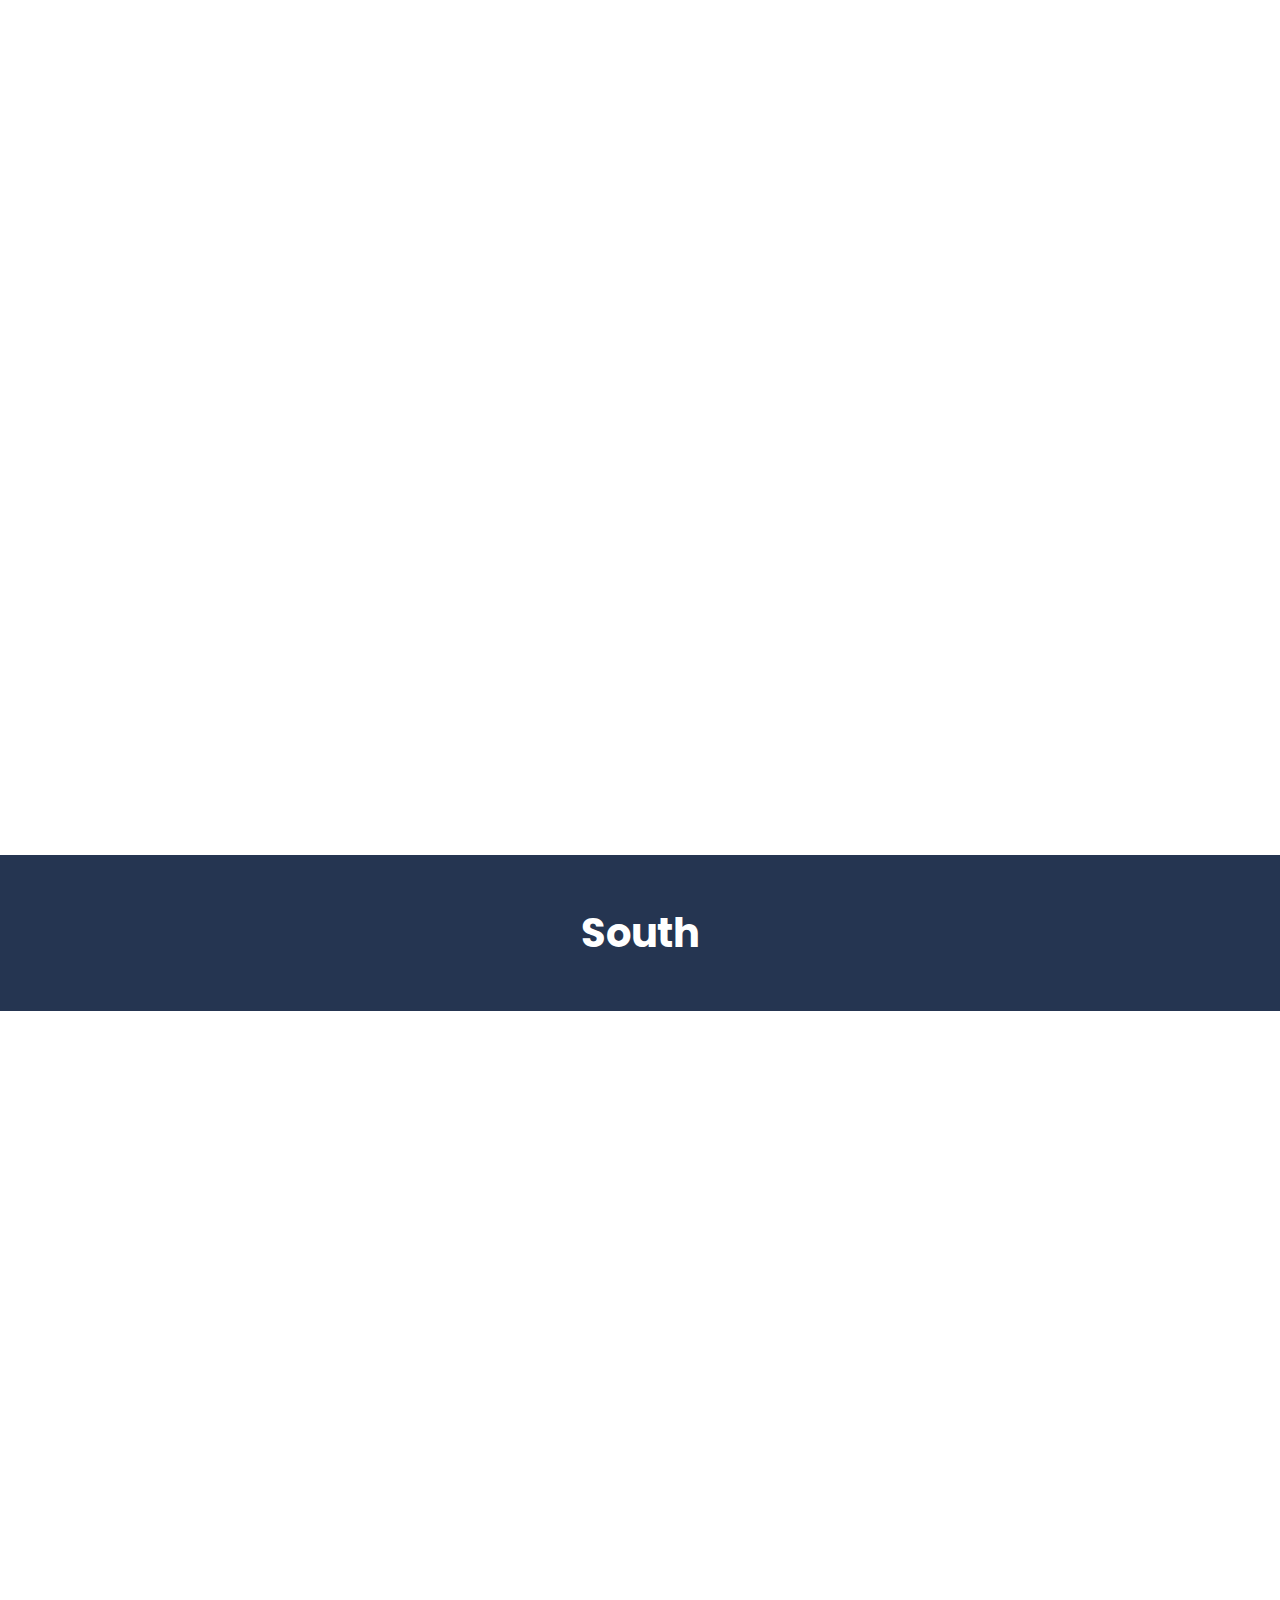
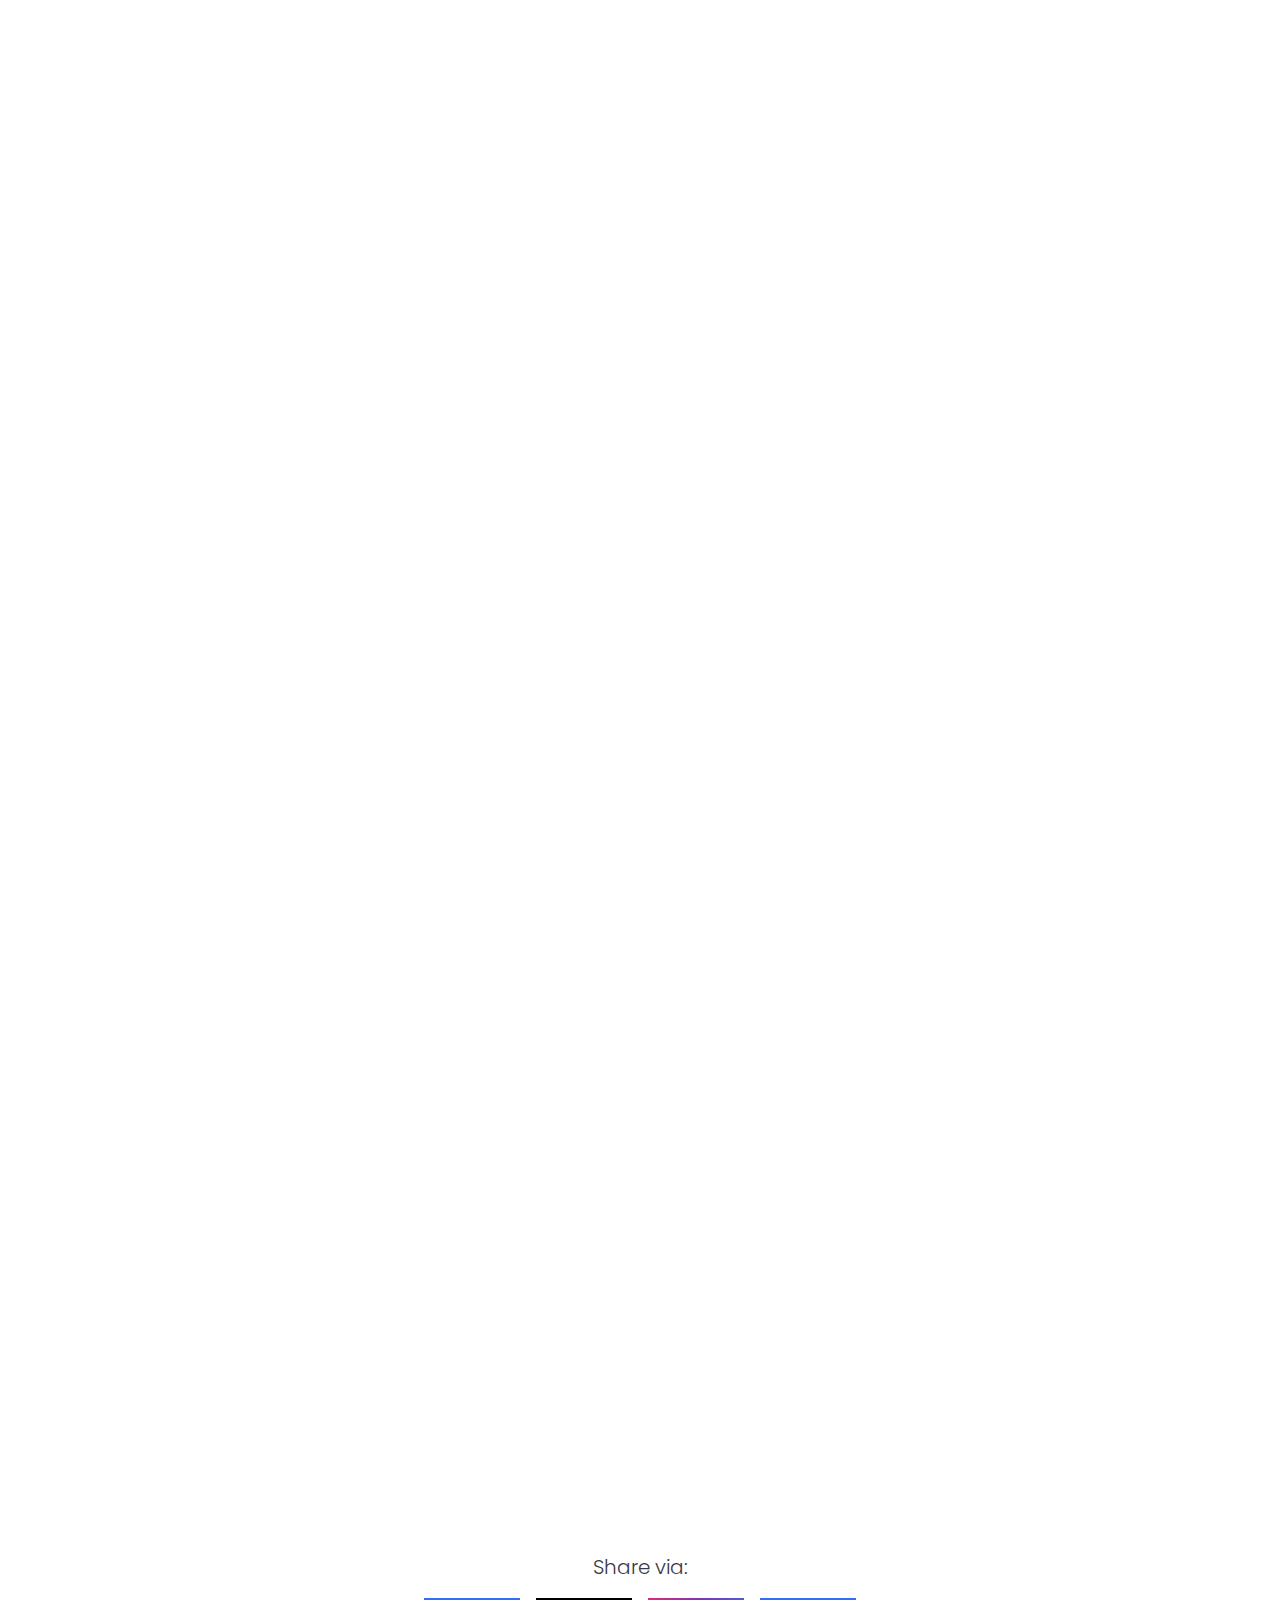
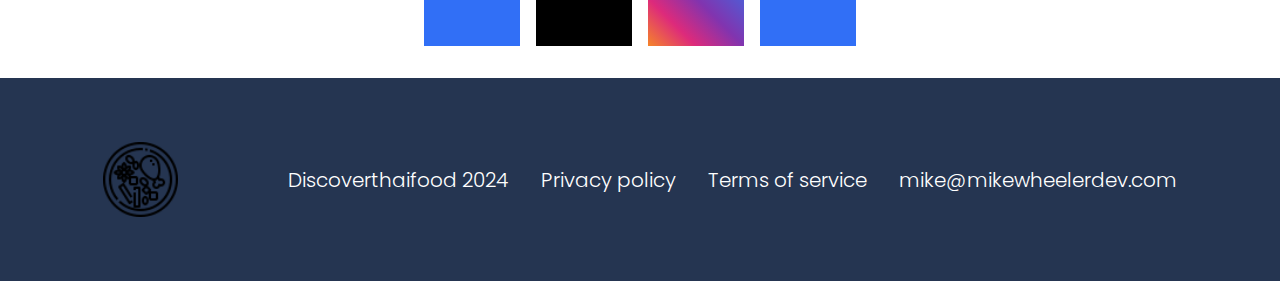
==== commit 034dd8f8: "update logo" ====
--- a/index.html
+++ b/index.html
@@ -28,14 +28,19 @@
     />
     <title>Discover Thai Food</title>
     <!-- Google tag (gtag.js) -->
-<script async src="https://www.googletagmanager.com/gtag/js?id=G-DH3RD92GCE"></script>
-<script>
-  window.dataLayer = window.dataLayer || [];
-  function gtag(){dataLayer.push(arguments);}
-  gtag('js', new Date());
-
-  gtag('config', 'G-DH3RD92GCE');
-</script>
+    <script
+      async
+      src="https://www.googletagmanager.com/gtag/js?id=G-DH3RD92GCE"
+    ></script>
+    <script>
+      window.dataLayer = window.dataLayer || [];
+      function gtag() {
+        dataLayer.push(arguments);
+      }
+      gtag("js", new Date());
+
+      gtag("config", "G-DH3RD92GCE");
+    </script>
   </head>
   <body>
     <main>
@@ -46,7 +51,7 @@
       <nav>
         <div class="navbar">
           <div class="logo">
-            <a href=""><img src="./assets/icons8-thai-food-64.png" alt="" /></a>
+            <a href=""><img src="./assets/logo.png" alt="" /></a>
           </div>
           <ul class="nav__links">
             <li><a href="#north">North</a></li>
@@ -54,7 +59,9 @@
             <li><a href="#central">Central</a></li>
             <li><a href="#south">South</a></li>
             <li><a href="https://muaythaiinphuket.com/">Muay Thai</a></li>
-            <li><a href="https://mikewheelerdev.com/contact.html">Contact</a></li>
+            <li>
+              <a href="https://mikewheelerdev.com/contact.html">Contact</a>
+            </li>
           </ul>
         </div>
         <div class="mobile__nav">
--- a/style.css
+++ b/style.css
@@ -90,7 +90,7 @@
   align-items: center;
   position: relative;
   background-color: var(--bg-primary-color);
-  padding: 2rem 6rem;
+  padding: 0.25rem 6rem;
 }
 
 .nav__links {
@@ -109,9 +109,9 @@
   text-underline-offset: 0.5rem;
   text-decoration-color: var(--buttonColor);
 }
-.logo {
-  background-color: white;
-  border-radius: 50%;
+.logo img {
+  width: 75px;
+  height: 75px;
 }
 .mobile__nav {
   display: none;
